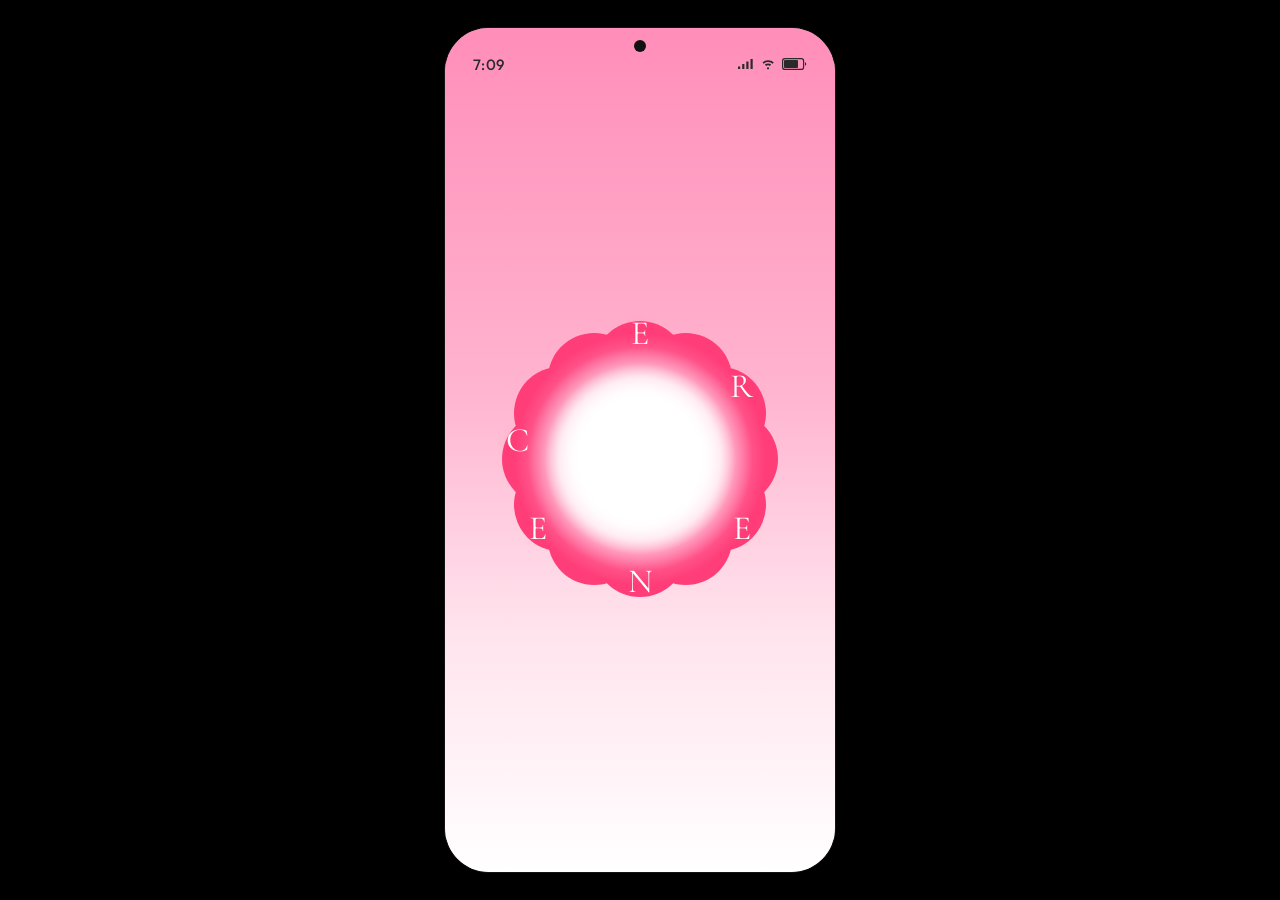
==== cerene/index.html @ dd2084b7 "Add the CERENE prototype so it can be published. Co-authored-by: Cursor <cursoragent@cursor.com>" ====
<!DOCTYPE html>
<html lang="en">
<head>
  <meta charset="UTF-8">
  <meta name="viewport" content="width=device-width, initial-scale=1, viewport-fit=cover">
  <title>CERENE</title>
  <link rel="preconnect" href="https://fonts.googleapis.com">
  <link rel="preconnect" href="https://fonts.gstatic.com" crossorigin>
  <link href="https://fonts.googleapis.com/css2?family=Cormorant+Garamond:ital,wght@0,500;0,600;1,500&family=Outfit:wght@400;500;600&display=swap" rel="stylesheet">
  <style>
    * { box-sizing: border-box; }
    html, body {
      margin: 0;
      height: 100%;
      background: #000;
      color: #2a2a2a;
      font-family: Outfit, Futura, "Trebuchet MS", sans-serif;
    }
    body {
      min-height: 100%;
      display: grid;
      place-items: center;
    }
    .phone {
      width: min(390px, 100vw);
      height: min(844px, 100dvh);
      border-radius: 44px;
      overflow: hidden;
      position: relative;
      background:
        radial-gradient(circle at 50% 46%, #fff 0%, rgba(255,255,255,0.55) 18%, rgba(255,255,255,0) 46%),
        linear-gradient(180deg, #f6b7cb 0%, #f8c9d6 28%, #fff 58%, #fde8ee 100%);
      box-shadow: 0 0 0 1px rgba(255,255,255,0.08);
    }
    .status {
      position: absolute;
      z-index: 3;
      top: 0;
      left: 0;
      right: 0;
      height: 54px;
      display: flex;
      align-items: center;
      justify-content: space-between;
      padding: 18px 28px 0;
      font-size: 15px;
      font-weight: 500;
      letter-spacing: 0.02em;
    }
    .status-icons {
      display: flex;
      align-items: center;
      gap: 6px;
    }
    .hole {
      position: absolute;
      z-index: 4;
      top: 12px;
      left: 50%;
      width: 12px;
      height: 12px;
      margin-left: -6px;
      border-radius: 50%;
      background: #111;
    }
    .screen {
      position: absolute;
      inset: 0;
      display: flex;
      flex-direction: column;
      align-items: center;
      padding: 54px 28px 36px;
      opacity: 0;
      pointer-events: none;
      transition: opacity 0.45s ease;
    }
    .screen.active {
      opacity: 1;
      pointer-events: auto;
      z-index: 2;
    }
    .screen[data-screen="splash"] {
      background: linear-gradient(180deg, #ff8eb9 0%, #ffb3ce 42%, #ffe4ee 72%, #fff 100%);
    }
    @property --ang {
      syntax: "<angle>";
      inherits: false;
      initial-value: 0deg;
    }
    @property --d {
      syntax: "<length>";
      inherits: false;
      initial-value: 140px;
    }
    @property --s {
      syntax: "<number>";
      inherits: false;
      initial-value: 1;
    }
    .petal-flight {
      position: absolute;
      inset: 0;
      z-index: 2;
      overflow: hidden;
      background: #e4e4e4;
      transition: background-color 0.45s ease;
    }
    .petal {
      --s: 1;
      position: absolute;
      left: 50%;
      top: 46%;
      width: var(--w);
      height: var(--h);
      border-radius: 50%;
      background: #e2185b;
      box-shadow: 0 0 0 2px rgba(255,255,255,0.92);
      transform: translate(-50%, -50%) rotate(calc(var(--a) + var(--ang))) translateY(var(--d)) rotate(calc(var(--r) + var(--ang))) scale(var(--s));
    }
    .petal.cw { animation: orbit-cw var(--dur) linear infinite; }
    .petal.ccw { animation: orbit-ccw var(--dur) linear infinite; }
    .petal-flight.gather {
      background: transparent;
      pointer-events: none;
    }
    .petal-flight.gather .petal.cw {
      animation: orbit-cw var(--dur) linear infinite, petal-out 0.7s cubic-bezier(0.4, 0.05, 0.2, 1) forwards;
    }
    .petal-flight.gather .petal.ccw {
      animation: orbit-ccw var(--dur) linear infinite, petal-out 0.7s cubic-bezier(0.4, 0.05, 0.2, 1) forwards;
    }
    @keyframes orbit-cw { to { --ang: 360deg; } }
    @keyframes orbit-ccw { to { --ang: -360deg; } }
    @keyframes petal-out {
      70% { opacity: 1; }
      100% { opacity: 0; --d: 520px; }
    }
    .logo-stage {
      position: relative;
      width: 300px;
      height: 300px;
      margin: auto;
      flex: none;
      perspective: 700px;
    }
    .bloom, .ring, .orbit, .center-word, .wordmark {
      position: absolute;
      inset: 0;
      transition: opacity 0.55s ease, transform 0.55s ease;
    }
    .bloom, .ring {
      width: 100%;
      height: 100%;
    }
    .ring, .center-word, .wordmark { opacity: 0; }
    .orbit {
      font-family: "Cormorant Garamond", Georgia, serif;
      font-size: 34px;
      color: #fff;
      text-shadow: 0 0 8px rgba(255, 80, 120, 0.25);
    }
    .orbit span {
      position: absolute;
      left: 50%;
      top: 50%;
      width: 28px;
      margin-left: -14px;
      margin-top: -22px;
      text-align: center;
      transform: rotate(var(--a)) translateY(-124px) rotate(calc(var(--a) * -1));
    }
    .center-word, .wordmark {
      display: grid;
      place-items: center;
      margin: 0;
      color: #e2185b;
      font-family: "Cormorant Garamond", Georgia, serif;
      font-weight: 600;
      font-size: 34px;
      letter-spacing: 0.18em;
      text-indent: 0.18em;
    }
    .wordmark {
      place-items: start center;
      padding-top: 248px;
      font-size: 30px;
      letter-spacing: 0.28em;
      text-indent: 0.28em;
    }
    .ring { transform: scale(0.62); }
    .splash .btn {
      position: absolute;
      left: 28px;
      right: 28px;
      bottom: 36px;
      width: auto;
      opacity: 0;
      transform: translateY(8px);
      pointer-events: none;
      transition: opacity 0.5s ease, transform 0.5s ease;
    }
    .splash.step-2 .orbit { opacity: 0; }
    .splash.step-2 .center-word { opacity: 1; }
    .splash.step-3 .orbit,
    .splash.step-3 .center-word,
    .splash.step-3 .bloom { opacity: 0; }
    .splash.step-3 .bloom { transform: scale(0.72); }
    .splash.step-3 .ring,
    .splash.step-3 .wordmark { opacity: 1; }
    .splash.step-3 .ring {
      transition: opacity 0.8s ease;
      transform-origin: center center;
      animation: flower-spin 0.85s ease-in-out both;
    }
    @keyframes flower-spin {
      from { transform: scale(0.62) rotateY(0deg); }
      to { transform: scale(0.62) rotateY(360deg); }
    }
    .splash.step-ready .orbit,
    .splash.step-ready .center-word,
    .splash.step-ready .bloom { opacity: 0; }
    .splash.step-ready .ring,
    .splash.step-ready .wordmark { opacity: 1; }
    .splash.step-ready .btn {
      opacity: 1;
      transform: none;
      pointer-events: auto;
    }
    @media (prefers-reduced-motion: reduce) {
      .bloom, .ring, .orbit, .center-word, .wordmark, .splash .btn, .petal,
      .card-ring, .card-bob, .card-face, .float-card, .scroll-caption, .scroll-arrow, .confetti i {
        transition: none;
        animation: none;
      }
      .scroll-caption, .scroll-arrow { opacity: 1; }
      .petal-flight { display: none; }
    }
    .spacer { flex: 1; }
    button {
      font-family: inherit;
      cursor: pointer;
      border: 0;
    }
    .btn {
      width: 100%;
      height: 58px;
      border-radius: 999px;
      font-size: 18px;
      font-weight: 500;
    }
    .btn-dark {
      background: #1c1c1c;
      color: #fff;
    }
    .screen[data-screen="login"] {
      justify-content: center;
      background: #ffc2d4 url("login-bg.jpg") center / cover no-repeat;
    }
    .login {
      width: 100%;
      margin: 0;
      display: flex;
      flex-direction: column;
      align-items: center;
    }
    .login h2 {
      margin: 0 0 48px;
      color: rgba(255,255,255,0.92);
      font-weight: 400;
      font-size: 28px;
      letter-spacing: 0.34em;
      text-indent: 0.34em;
    }
    .field {
      width: 100%;
      height: 52px;
      margin: 0 0 14px;
      border: 0;
      border-radius: 999px;
      background: rgba(255,255,255,0.55);
      text-align: center;
      font: 400 15px/1 Outfit, sans-serif;
      color: #8a6570;
      outline: none;
    }
    .field::placeholder { color: #b08996; }
    .signup {
      width: 100%;
      height: 52px;
      margin-top: 2px;
      border-radius: 999px;
      background: #1c1c1c;
      color: #fff;
      letter-spacing: 0.18em;
      font-size: 14px;
      transition: background 0.2s ease, color 0.2s ease;
    }
    .signup:hover {
      background: #fff;
      color: #1c1c1c;
    }
    .or {
      width: 100%;
      margin: 28px 0 18px;
      display: grid;
      grid-template-columns: 1fr auto 1fr;
      align-items: center;
      gap: 12px;
      color: #9a7d86;
      font-size: 13px;
    }
    .or::before, .or::after {
      content: "";
      height: 1px;
      background: rgba(120, 80, 90, 0.28);
    }
    .socials {
      display: flex;
      gap: 18px;
    }
    .socials button {
      width: 46px;
      height: 46px;
      border-radius: 50%;
      background: rgba(255,255,255,0.72);
      display: grid;
      place-items: center;
    }
    .screen[data-screen="survey"] {
      align-items: stretch;
      justify-content: flex-start;
      padding: 72px 22px 28px;
      background: #fff;
      color: #ff2d78;
    }
    .survey-back {
      width: 36px;
      height: 36px;
      margin: 0 0 22px;
      border-radius: 50%;
      border: 1.5px solid #1c1c1c;
      background: #fff;
      color: #1c1c1c;
      display: grid;
      place-items: center;
    }
    .survey h2 {
      margin: 0 0 18px;
      color: #ff2d78;
      font-size: 22px;
      font-weight: 600;
      line-height: 1.28;
      letter-spacing: -0.01em;
    }
    .survey-hint {
      margin: 0 0 26px;
      padding: 16px 18px;
      border-radius: 18px;
      background: #fff;
      color: #ff4d8a;
      font-size: 15px;
      box-shadow: 0 8px 18px rgba(170, 90, 110, 0.12);
    }
    .choices {
      display: flex;
      flex-direction: column;
      gap: 14px;
    }
    .choice {
      width: 100%;
      padding: 16px 18px;
      border-radius: 28px;
      background: #fff;
      color: #ff2d78;
      font-size: 16px;
      font-weight: 500;
      line-height: 1.35;
      text-align: left;
      box-shadow: 0 10px 22px rgba(170, 90, 110, 0.14);
      outline: none;
    }
    .choice.selected {
      background: #ff7eae;
      color: #fff;
      box-shadow: 0 10px 22px rgba(255, 120, 160, 0.28);
    }
    .survey-next {
      margin-top: auto;
      height: 52px;
      border-radius: 999px;
      background: #ff7eae;
      color: #fff;
      font-size: 16px;
      font-weight: 500;
    }
    .survey-next[hidden] { display: none; }
    .screen[data-screen="home"] {
      padding: 0;
      align-items: stretch;
      background:
        radial-gradient(ellipse 70% 42% at 82% 12%, rgba(255,255,255,0.92), transparent 58%),
        radial-gradient(ellipse 80% 48% at 12% 82%, rgba(255,255,255,0.8), transparent 60%),
        linear-gradient(160deg, #ffb3cc 0%, #ff7aa8 42%, #ffc2d6 68%, #ff6f9f 100%);
    }
    .screen[data-screen="home"]::before {
      content: "";
      position: absolute;
      inset: 0;
      z-index: 1;
      pointer-events: none;
      opacity: 0.35;
      mix-blend-mode: multiply;
      background-image: url("data:image/svg+xml,%3Csvg xmlns='http://www.w3.org/2000/svg' width='140' height='140'%3E%3Cfilter id='n'%3E%3CfeTurbulence type='fractalNoise' baseFrequency='.8' numOctaves='2' stitchTiles='stitch'/%3E%3C/filter%3E%3Crect width='140' height='140' filter='url(%23n)' opacity='.55'/%3E%3C/svg%3E");
    }
    .home-scroll {
      position: relative;
      z-index: 2;
      height: 100%;
      overflow-y: auto;
      scroll-snap-type: y mandatory;
      scrollbar-width: none;
    }
    .home-scroll::-webkit-scrollbar { display: none; }

    .screen[data-screen="homework"] {
      background: #fff;
      color: #1c1c1c;
      padding: 0;
      align-items: stretch;
      overflow: hidden;
    }
    .hw {
      height: 100%;
      padding: 58px 22px 18px;
      display: flex;
      flex-direction: column;
    }
    .hw-head {
      display: grid;
      grid-template-columns: 44px 1fr 44px;
      align-items: center;
    }
    .hw-back {
      width: 42px;
      height: 42px;
      border-radius: 50%;
      border: 1.5px solid #1c1c1c;
      background: #fff;
      display: grid;
      place-items: center;
      cursor: pointer;
      padding: 0;
    }
    .hw-back svg { width: 20px; height: 20px; }
    .hw-head h2 {
      margin: 0;
      text-align: center;
      font-family: Outfit, sans-serif;
      font-size: 18px;
      font-weight: 600;
    }
    .hw-month {
      margin: 22px 0 0;
      font-family: Outfit, sans-serif;
      font-size: 32px;
      font-weight: 700;
      letter-spacing: -0.04em;
    }
    .hw-month span { color: #ff4d86; }
    .hw-days-row { display: flex; gap: 10px; margin-top: 14px; }
    .hw-pill, .hw-add {
      height: 40px;
      border-radius: 999px;
      border: 1.5px solid #1c1c1c;
      background: #fff;
      font-family: Outfit, sans-serif;
      font-size: 16px;
      cursor: pointer;
    }
    .hw-pill { padding: 0 22px; }
    .hw-pill.soft { background: #ffd0e2; border-color: transparent; }
    .hw-pill.on { background: #ff2d78; border-color: transparent; color: #fff; }
    .hw-add { width: 40px; font-size: 22px; line-height: 1; }
    .hw-list { flex: 1; overflow: auto; margin-top: 8px; padding-bottom: 8px; }
    .hw-list::-webkit-scrollbar { display: none; }
    .hw-section { margin-top: 22px; }
    .hw-section-head {
      display: flex;
      align-items: center;
      justify-content: space-between;
    }
    .hw-section-head h3 {
      margin: 0;
      font-family: Outfit, sans-serif;
      font-size: 20px;
      font-weight: 700;
    }
    .hw-plus {
      border: 0;
      background: transparent;
      color: #ff2d78;
      font-size: 28px;
      line-height: 1;
      cursor: pointer;
      padding: 0 4px;
    }
    .hw-task {
      width: 100%;
      margin-top: 12px;
      border-radius: 16px;
      min-height: 74px;
      padding: 12px 12px 12px 14px;
      display: grid;
      grid-template-columns: 28px 1fr auto 16px;
      gap: 10px;
      align-items: center;
      text-align: left;
      cursor: pointer;
      font-family: Outfit, sans-serif;
      color: #1c1c1c;
    }
    .hw-task.tonight { background: #ffd0e2; border: 0; }
    .hw-task.week { background: #fff; border: 2px solid #ff7eae; }
    .hw-task.done { background: #ff2d78; border-color: transparent; color: #fff; }
    .hw-task.linked { box-shadow: 0 0 0 3px #e2185b; }
    .hw-check {
      width: 22px;
      height: 22px;
      border-radius: 50%;
      border: 2px solid rgba(255, 255, 255, 0.95);
      background: transparent;
      display: grid;
      place-items: center;
    }
    .hw-task.week .hw-check { border-color: #d7d7d7; background: #fff; }
    .hw-task.done .hw-check { background: #fff; border-color: #fff; }
    .hw-check svg { width: 14px; height: 14px; opacity: 0; }
    .hw-task.done .hw-check svg { opacity: 1; }
    .hw-copy { display: grid; gap: 2px; min-width: 0; }
    .hw-copy strong { font-size: 14px; font-weight: 650; }
    .hw-copy small { font-size: 11px; opacity: 0.75; }
    .hw-due {
      width: 46px;
      height: 46px;
      border-radius: 50%;
      background: #fff;
      color: #1c1c1c;
      display: flex;
      flex-direction: column;
      align-items: center;
      justify-content: center;
      line-height: 1;
    }
    .hw-task.week .hw-due { border: 2px solid #ff7eae; }
    .hw-task.done .hw-due { border: 0; }
    .hw-due b { font-size: 18px; font-weight: 650; }
    .hw-due i {
      font-style: normal;
      font-size: 9px;
      color: #ff4d86;
      margin-top: -2px;
    }
    .hw-more { color: #ff4d86; font-size: 18px; letter-spacing: 1px; }
    .hw-task.done .hw-more { color: #fff; }
    .hw-foot {
      display: grid;
      grid-template-columns: 1fr auto;
      gap: 12px;
      align-items: end;
      padding-top: 8px;
    }
    .hw-track {
      position: relative;
      display: flex;
      flex-direction: column;
      gap: 8px;
    }
    .streak {
      display: flex;
      align-items: flex-end;
      gap: 8px;
      min-height: 52px;
    }
    .streak-step {
      display: block;
      flex: none;
      width: 36px;
      height: 36px;
      padding: 0;
      border: 0;
      border-radius: 50%;
      background: #f4f4f4;
      overflow: hidden;
      opacity: 0.38;
      filter: grayscale(0.35);
      transition: width 0.25s ease, height 0.25s ease, opacity 0.25s ease, box-shadow 0.25s ease;
    }
    .streak-step img {
      width: 100%;
      height: 100%;
      object-fit: cover;
      transform: scale(1.15);
    }
    .streak-step.lit {
      opacity: 1;
      filter: none;
      box-shadow: 0 0 0 2px #fff, 0 0 10px 2px rgba(255, 140, 180, 0.75);
    }
    .streak-step.now {
      width: 50px;
      height: 50px;
      animation: streak-glow 1.35s ease-in-out infinite;
    }
    @keyframes streak-glow {
      0%, 100% { box-shadow: 0 0 0 2px #fff, 0 0 10px 2px rgba(255, 77, 134, 0.55); }
      50% { box-shadow: 0 0 0 3px #fff, 0 0 22px 8px rgba(255, 45, 120, 0.95); }
    }
    .streak-points {
      margin: 0 0 1px;
      min-width: 46px;
      text-align: right;
      color: #ff2d78;
      font-family: Outfit, sans-serif;
      font-size: 18px;
      font-weight: 700;
      line-height: 1;
    }
    .streak-points.pop { animation: points-pop 0.35s ease; }
    @keyframes points-pop {
      40% { transform: scale(1.16); }
    }
    .hw-bar {
      position: relative;
      height: 14px;
      border-radius: 999px;
      background: #e6e6e6;
      overflow: hidden;
    }
    .hw-fill {
      display: block;
      height: 100%;
      width: 0%;
      border-radius: inherit;
      background: #ff2d78;
      transition: width 0.35s ease;
    }
    .hw-celebrate {
      position: absolute;
      inset: 0;
      z-index: 5;
      display: none;
      background: #9fd0ff;
    }
    .hw-celebrate.show { display: block; }
    .success-sheet {
      position: absolute;
      left: 18px;
      right: 18px;
      bottom: 52px;
      z-index: 6;
      padding: 32px 22px 20px;
      text-align: center;
      background: #fff;
      border-radius: 28px;
      box-shadow: 0 18px 50px rgba(30, 20, 40, 0.16);
    }
    .success-seal {
      width: 92px;
      height: 92px;
      margin: 0 auto 18px;
    }
    .success-seal svg { width: 100%; height: 100%; display: block; }
    .success-sheet h2 {
      margin: 0;
      color: #1c1c1c;
      font-family: Outfit, Futura, "Trebuchet MS", sans-serif;
      font-size: 28px;
      font-weight: 600;
      letter-spacing: -0.02em;
    }
    .success-sheet p {
      margin: 8px auto 22px;
      max-width: 230px;
      color: #9a9aa2;
      font-family: Outfit, Futura, "Trebuchet MS", sans-serif;
      font-size: 15px;
      font-weight: 400;
      line-height: 1.4;
    }
    .success-done {
      width: 100%;
      height: 48px;
      border: 0;
      border-radius: 12px;
      background: #1c1c1c;
      color: #fff;
      font-family: Outfit, Futura, "Trebuchet MS", sans-serif;
      font-size: 16px;
      font-weight: 500;
      cursor: pointer;
    }
    .success-done:hover { background: #333; }
    .hw-celebrate-back {
      position: absolute;
      top: 58px;
      left: 22px;
      z-index: 7;
      display: none;
      background: rgba(255, 255, 255, 0.92);
    }
    .hw-celebrate.revealed { cursor: pointer; }
    .hw-celebrate.revealed .hw-celebrate-back { display: grid; }
    .hw-celebrate.revealed .success-sheet { display: none; }
    .hw-celebrate { overflow: hidden; }
    .hw-celebrate > img,
    .hw-celebrate .confetti {
      filter: blur(14px);
      transform: scale(1.08);
    }
    .hw-celebrate.revealed > img,
    .hw-celebrate.revealed .confetti {
      filter: none;
      transform: none;
    }
    .hw-celebrate > img {
      position: absolute;
      inset: 0;
      width: 100%;
      height: 100%;
      object-fit: cover;
      object-position: center 28%;
    }
    .hw-celebrate::after {
      content: "";
      position: absolute;
      inset: 0;
      z-index: 4;
      pointer-events: none;
      background: rgba(255, 255, 255, 0.38);
    }
    .hw-celebrate.revealed::after {
      inset: auto;
      left: 0;
      right: 0;
      bottom: 0;
      height: 120px;
      z-index: 2;
      background: linear-gradient(transparent, rgba(255,255,255,0.94) 58%, #fff);
    }
    .confetti {
      position: absolute;
      inset: 0;
      z-index: 3;
      overflow: hidden;
      pointer-events: none;
    }
    .confetti i {
      position: absolute;
      top: -20px;
      left: var(--x);
      width: var(--w, 10px);
      height: var(--h, 16px);
      border-radius: var(--r, 2px);
      background: var(--c);
      animation: confetti-fall var(--t) linear infinite;
      animation-delay: var(--wait);
    }
    @keyframes confetti-fall {
      0% { transform: translate3d(0, -8vh, 0) rotate(0deg); }
      100% { transform: translate3d(var(--drift, 12px), 110vh, 0) rotate(540deg); }
    }
    .hw-celebrate .hw-foot { display: none; }
    .hw-celebrate .hw-bar { background: rgba(255, 255, 255, 0.45); }
    .screen[data-screen="schedule"] {
      background: #fff;
      color: #1c1c1c;
      padding: 0;
      align-items: stretch;
      overflow: hidden;
    }
    .sched {
      height: 100%;
      padding: 58px 22px 18px;
      display: flex;
      flex-direction: column;
    }
    .week {
      display: flex;
      justify-content: space-between;
      margin-top: 18px;
    }
    .date {
      border: 0;
      background: transparent;
      display: grid;
      justify-items: center;
      gap: 6px;
      padding: 0;
      color: #c4a8b2;
      font-family: Outfit, sans-serif;
      font-size: 11px;
    }
    .date b {
      width: 34px;
      height: 34px;
      border-radius: 50%;
      display: grid;
      place-items: center;
      background: #ffd0e2;
      color: #1c1c1c;
      font-size: 14px;
      font-weight: 650;
    }
    .date.on { color: #ff2d55; }
    .date.on b { background: #ff2d55; color: #fff; }
    .day-board { flex: 1; min-height: 0; margin-top: 16px; }
    .tl {
      position: relative;
      height: 100%;
      padding: 18px 12px 16px;
      border-radius: 28px;
      background: linear-gradient(165deg, #fff 0%, #ffe8f0 42%, #ffc2d6 100%);
    }
    .tl-row {
      position: relative;
      z-index: 1;
      display: grid;
      grid-template-columns: 40px 36px 1fr 32px;
      align-items: center;
      height: 78px;
    }
    .tl-row.linked { background: rgba(255, 77, 134, 0.16); border-radius: 16px; }
    .tl-time, .tl-name {
      color: #ff4d86;
      font-family: Outfit, sans-serif;
    }
    .tl-time { font-size: 13px; }
    .tl-name { font-size: 16px; font-weight: 500; padding-left: 6px; }
    .tl-node { justify-self: center; }
    .tl-node.white {
      width: 34px;
      height: 34px;
      border-radius: 50%;
      background: #fff;
      box-shadow: 0 8px 18px rgba(255, 130, 170, 0.28);
    }
    .tl-node.pink {
      width: 16px;
      height: 16px;
      border-radius: 50%;
      background: radial-gradient(circle at 35% 30%, #fff, #ffb3cc 46%, #ff7aa8);
      box-shadow: 0 0 12px rgba(255, 150, 185, 0.7);
    }
    .tl-rail, .tl-capsule { position: absolute; z-index: 0; }
    .tl-rail {
      left: 69px;
      top: 36px;
      width: 2px;
      border-radius: 999px;
      background: linear-gradient(#fff, #ffd0e2);
    }
    .tl-capsule {
      left: 53px;
      width: 34px;
      border-radius: 20px;
      background: linear-gradient(180deg, #ffb3cc 0%, #ff4d86 34%, #e2185b 68%, #9d1248 100%);
    }
    .tl-tick {
      width: 28px;
      height: 28px;
      border-radius: 50%;
      border: 2px solid #ff4d86;
      background: transparent;
      display: grid;
      place-items: center;
      padding: 0;
    }
    .tl-tick svg { width: 14px; height: 14px; opacity: 0; }
    .tl-tick.done { background: #fff; }
    .tl-tick.done svg { opacity: 1; }
    .tl-empty {
      margin: 0;
      padding-top: 48px;
      text-align: center;
      color: #e2185b;
      font-family: Outfit, sans-serif;
    }
    .sched-flame {
      width: 42px;
      height: 42px;
      margin-top: 12px;
      border-radius: 50%;
      border: 1.5px solid #d5d5d5;
      background: #fff;
      display: grid;
      place-items: center;
      padding: 0;
    }
    .sched-flame svg { width: 18px; height: 18px; }
    .welcome-page,
    .task-page {
      position: relative;
      min-height: 100%;
      scroll-snap-align: start;
    }
    .welcome-page { --spin: 16s; --bob: 2s; --bob-y: 14px; }
    .welcome-page[data-done="1"] { --spin: 28s; --bob: 3.4s; --bob-y: 8px; }
    .welcome-page[data-done="2"] { --spin: 48s; --bob: 5.2s; --bob-y: 4px; }
    .welcome-page[data-done="3"] { --spin: 84s; --bob: 8s; --bob-y: 2px; }
    .welcome-page[data-done="4"] { --spin: 1s; --bob: 1s; --bob-y: 0px; }
    .welcome-page[data-done="4"] .card-ring,
    .welcome-page[data-done="4"] .card-face,
    .welcome-page[data-done="4"] .card-bob { animation-play-state: paused; }
    .card-ring {
      position: absolute;
      inset: 0;
      animation: circle-turn var(--spin) linear infinite;
    }
    .card-slot {
      position: absolute;
      left: 50%;
      top: 46%;
      width: 0;
      height: 0;
      transform: rotate(calc(var(--i) * 30deg)) translateY(-146px);
    }
    .card-bob {
      animation: card-hover var(--bob) ease-in-out infinite alternate;
      animation-delay: calc(var(--i) * -0.22s);
    }
    .card-slot.settled .card-bob { animation-play-state: paused; }
    .card-face {
      animation: card-upright var(--spin) linear infinite;
    }
    .float-card {
      display: grid;
      place-items: center;
      width: min(var(--w), 52px);
      height: min(var(--h), 68px);
      margin-left: calc(min(var(--w), 52px) / -2);
      margin-top: calc(min(var(--h), 68px) / -2);
      padding: 4px;
      border-radius: 8px;
      background: rgba(255,255,255,var(--o));
      box-shadow: 0 10px 18px rgba(180, 70, 110, 0.12);
      transform: rotate(var(--tilt));
      color: #e2185b;
      font-family: Outfit, sans-serif;
      font-size: 8px;
      font-weight: 600;
      line-height: 1.1;
      letter-spacing: -0.02em;
      text-align: center;
    }
    .card-slot.settled .float-card {
      background: rgba(255,255,255,0.34);
      box-shadow: none;
      text-decoration: line-through;
    }
    .float-card:hover,
    .float-card.spinning {
      animation: card-spin 0.7s ease-in-out;
    }
    .welcome-center {
      position: absolute;
      left: 0;
      right: 0;
      top: 46%;
      transform: translateY(-54%);
      z-index: 2;
      text-align: center;
      pointer-events: none;
    }
    .welcome-flower {
      width: 54px;
      height: 54px;
      display: block;
      margin: 0 auto 12px;
    }
    .welcome-center p {
      margin: 0;
      color: #e2185b;
      font-family: "Cormorant Garamond", Georgia, serif;
      font-weight: 600;
      font-size: 26px;
    }
    .welcome-center .scroll-caption {
      margin: 12px auto 0;
      max-width: 190px;
      color: #fff;
      font-family: Outfit, sans-serif;
      font-size: 13px;
      font-weight: 500;
      line-height: 1.35;
      opacity: 0;
      animation: caption-in 1.2s ease 0.5s forwards;
    }
    .scroll-arrow {
      display: block;
      width: 22px;
      height: 22px;
      margin: 6px auto 2px;
      color: rgba(255, 255, 255, 0.92);
      opacity: 0;
      filter: drop-shadow(0 1px 2px rgba(180, 40, 80, 0.18));
      animation: caption-in 1.2s ease 0.7s forwards, arrow-bob 1.8s ease-in-out 1.4s infinite;
    }
    @keyframes caption-in {
      from { opacity: 0; }
      to { opacity: 1; }
    }
    @keyframes arrow-bob {
      0%, 100% { transform: translateY(0); }
      50% { transform: translateY(4px); }
    }
    .welcome-center .welcome-help {
      margin-top: 6px;
      max-width: 180px;
      margin-left: auto;
      margin-right: auto;
      font-family: Outfit, sans-serif;
      font-size: 12px;
      font-weight: 500;
      line-height: 1.3;
    }
    .help-page {
      position: relative;
      min-height: 100%;
      scroll-snap-align: start;
      padding: 72px 22px 28px;
      display: flex;
      flex-direction: column;
      gap: 12px;
    }
    .help-kicker {
      margin: 0;
      color: #fff;
      font-size: 13px;
      letter-spacing: 0.08em;
      text-transform: uppercase;
    }
    .help-page h2 {
      margin: 0;
      color: #fff;
      font-family: "Cormorant Garamond", Georgia, serif;
      font-size: 32px;
      font-weight: 600;
      line-height: 1.05;
    }
    .help-note {
      margin: 0;
      color: #fff;
      font-size: 14px;
      line-height: 1.4;
    }
    .help-plan {
      margin: 4px 0 0;
      padding: 0;
      list-style: none;
      display: grid;
      gap: 8px;
    }
    .help-plan li { margin: 0; }
    .help-plan button {
      width: 100%;
      display: grid;
      grid-template-columns: 10px 1fr auto;
      gap: 10px;
      align-items: center;
      padding: 12px 14px;
      border-radius: 16px;
      background: rgba(255,255,255,0.88);
      color: #1c1c1c;
      text-align: left;
      font-size: inherit;
    }
    .help-plan button:active { transform: scale(0.98); }
    .help-plan li i {
      width: 10px;
      height: 10px;
      border-radius: 50%;
      background: var(--dot, #ff4d86);
    }
    .help-plan strong { display: block; font-size: 14px; font-weight: 600; }
    .help-plan small { color: #a33b62; font-size: 12px; }
    .help-plan em {
      font-style: normal;
      color: #e2185b;
      font-size: 12px;
      font-weight: 600;
    }
    .help-reminder {
      margin: 0;
      color: #fff;
      font-size: 13px;
      line-height: 1.4;
    }
    .cal-card {
      margin-top: auto;
      width: 100%;
      border: 0;
      border-radius: 18px;
      background: #fff;
      text-align: left;
      padding: 14px 16px;
      display: flex;
      align-items: center;
      gap: 12px;
      box-shadow: 0 12px 24px rgba(180, 40, 80, 0.16);
    }
    .cal-card b { display: block; color: #1c1c1c; font-size: 15px; font-weight: 650; }
    .cal-card small { display: block; margin-top: 2px; color: #a33b62; font-size: 12px; line-height: 1.3; }
    .g-mark { font-size: 18px; font-weight: 700; letter-spacing: -0.04em; white-space: nowrap; flex: none; }
    .g-mark b { display: inline; font-size: 18px; font-weight: 700; }
    .screen[data-screen="calendar"] {
      background: #fff;
      color: #1c1c1c;
      padding: 0;
      align-items: stretch;
    }
    .cal {
      height: 100%;
      padding: 58px 22px 22px;
      display: flex;
      flex-direction: column;
    }
    .cal-lead {
      margin: 18px 0 0;
      color: #7a6570;
      font-size: 14px;
      line-height: 1.4;
    }
    .cal-options { display: grid; gap: 10px; margin-top: 18px; }
    .cal-option {
      width: 100%;
      border: 1.5px solid #ffd0e2;
      background: #fff;
      border-radius: 16px;
      padding: 14px 14px;
      text-align: left;
      display: flex;
      justify-content: space-between;
      gap: 12px;
      align-items: center;
    }
    .cal-option.on { background: #ff2d78; border-color: transparent; color: #fff; }
    .cal-option strong { display: block; font-size: 15px; }
    .cal-option small { display: block; margin-top: 2px; font-size: 12px; opacity: 0.75; }
    .cal-option > span:last-child {
      width: 22px;
      height: 22px;
      border-radius: 50%;
      border: 1.5px solid currentColor;
      flex: none;
    }
    .cal-option.on > span:last-child { background: #fff; border-color: #fff; box-shadow: inset 0 0 0 5px #ff2d78; }
    .cal-connect {
      margin-top: auto;
      height: 52px;
      border: 0;
      border-radius: 999px;
      background: #1c1c1c;
      color: #fff;
      letter-spacing: 0.08em;
      font-size: 14px;
    }
    .cal-connect:disabled { background: #e7e7e7; color: #9a9a9a; }
    .cal-preview {
      margin: 16px 0 0;
      padding: 0;
      list-style: none;
      display: grid;
      gap: 8px;
    }
    .cal-preview li {
      display: flex;
      justify-content: space-between;
      gap: 12px;
      font-size: 14px;
    }
    .cal-preview span { color: #e2185b; }
    .task-page {
      padding: 78px 26px 40px;
    }
    .task-head {
      display: flex;
      align-items: center;
      justify-content: space-between;
      color: #d56b8c;
      font-size: 15px;
    }
    .task-add {
      width: 32px;
      height: 32px;
      background: transparent;
      color: #d56b8c;
      font-size: 26px;
      line-height: 1;
    }
    .task-head + hr {
      margin: 8px 0 28px;
      border: 0;
      border-top: 1.5px solid rgba(255,255,255,0.85);
    }
    .folder {
      position: relative;
      min-height: 168px;
      margin: 0 8px 34px;
      padding: 22px 18px;
      background: #fff;
      border-radius: 18px 22px 20px 20px;
      box-shadow: 0 14px 24px rgba(180, 70, 110, 0.12);
      transform: rotate(var(--tilt));
      transition: transform 0.28s ease, box-shadow 0.28s ease;
    }
    .folder:hover {
      transform: rotate(0deg) translateY(-10px) scale(1.045);
      box-shadow: 0 24px 40px rgba(214, 50, 110, 0.28);
      z-index: 2;
    }
    .folder::before {
      content: "";
      position: absolute;
      top: -16px;
      right: 22px;
      width: 78px;
      height: 20px;
      background: #fff;
      border-radius: 12px 12px 0 0;
    }
    .tab-note {
      position: absolute;
      top: -28px;
      right: 14px;
      z-index: 2;
      min-width: 22px;
      height: 22px;
      padding: 0 6px;
      border-radius: 999px;
      background: #e2185b;
      color: #fff;
      font-size: 12px;
      font-weight: 600;
      display: grid;
      place-items: center;
      box-shadow: 0 6px 12px rgba(200, 30, 80, 0.35);
    }
    .folder h3 {
      margin: 0;
      color: #e2185b;
      font-size: 16px;
      font-weight: 500;
    }
    .folder-link { cursor: pointer; }
    .folder-link:focus-visible { outline: 3px solid #fff; outline-offset: 4px; }
    .notes {
      position: absolute;
      display: flex;
      gap: 8px;
      align-items: flex-end;
    }
    .folder:nth-child(3) .notes { left: 18px; bottom: 22px; }
    .folder:nth-child(4) .notes { left: 16px; top: 54px; }
    .folder:nth-child(5) .notes { left: 16px; top: 54px; }
    .note {
      width: 78px;
      min-height: 72px;
      padding: 7px 6px;
      border-radius: 10px;
      box-shadow: 0 8px 14px rgba(120, 40, 70, 0.12);
      transform: rotate(var(--n));
      color: #fff;
      font-size: 9px;
      font-weight: 500;
      line-height: 1.25;
      transition: transform 0.28s ease;
    }
    .folder:hover .note {
      transform: rotate(var(--n)) translateY(-6px) scale(1.08);
    }
    .note.urgent { background: #d01258; }
    .note.soon { background: #ff4d86; }
    .note.later { background: #ffc2d6; color: #a33b62; }
    .note.gray { background: #e4e4e4; width: 52px; min-height: 48px; padding: 0; }
    @keyframes circle-turn {
      to { transform: rotate(360deg); }
    }
    @keyframes card-upright {
      to { transform: rotate(-360deg); }
    }
    @keyframes card-hover {
      from { transform: translateY(0); }
      to { transform: translateY(calc(var(--bob-y) * -1)); }
    }
    @keyframes card-spin {
      to { transform: rotate(calc(var(--tilt) + 360deg)); }
    }
  </style>
</head>
<body>
  <main class="phone">
    <div class="hole" aria-hidden="true"></div>
    <div class="status">
      <span id="clock">9:30</span>
      <span class="status-icons" aria-hidden="true">
        <svg width="17" height="12" viewBox="0 0 17 12" fill="none">
          <path d="M1 8.5h2.2V11H1V8.5Zm4.2-2.4h2.2V11H5.2V6.1Zm4.1-2.5h2.2V11H9.3V3.6Zm4.2-2.6H15.7V11h-2.2V1Z" fill="#2a2a2a"/>
        </svg>
        <svg width="16" height="12" viewBox="0 0 16 12" fill="none">
          <path d="M8 2.2c2.2 0 4.2.8 5.8 2.2l-1.2 1.3A6.4 6.4 0 0 0 8 4.1c-1.6 0-3.1.6-4.3 1.6L2.5 4.4A8.2 8.2 0 0 1 8 2.2Zm0 3.2c1.2 0 2.3.4 3.2 1.2L9.9 8A3.2 3.2 0 0 0 8 7.2c-.7 0-1.4.2-1.9.7L4.8 6.6A4.9 4.9 0 0 1 8 5.4ZM8 9.2a1.1 1.1 0 1 1 0 2.2 1.1 1.1 0 0 1 0-2.2Z" fill="#2a2a2a"/>
        </svg>
        <svg width="25" height="12" viewBox="0 0 25 12" fill="none">
          <rect x="0.6" y="0.6" width="21" height="10.8" rx="2.2" stroke="#2a2a2a" stroke-width="1.2"/>
          <rect x="2" y="2" width="14" height="8" rx="1" fill="#2a2a2a"/>
          <path d="M23 4.2v3.6c.7-.3 1.2-1 1.2-1.8S23.7 4.5 23 4.2Z" fill="#2a2a2a"/>
        </svg>
      </span>
    </div>

    <section class="screen splash active step-1" data-screen="splash">
      <div class="logo-stage" aria-hidden="true">
        <svg class="bloom" viewBox="0 0 400 400">
          <defs>
            <radialGradient id="bloom" gradientUnits="userSpaceOnUse" cx="200" cy="200" r="168">
              <stop offset="0%" stop-color="#fff"/>
              <stop offset="48%" stop-color="#fff"/>
              <stop offset="64%" stop-color="#ffd0e0"/>
              <stop offset="76%" stop-color="#ff6b9d"/>
              <stop offset="100%" stop-color="#ff3d78"/>
            </radialGradient>
            <radialGradient id="glow" gradientUnits="userSpaceOnUse" cx="200" cy="200" r="150">
              <stop offset="0%" stop-color="#fff"/>
              <stop offset="52%" stop-color="#fff"/>
              <stop offset="100%" stop-color="#fff" stop-opacity="0"/>
            </radialGradient>
          </defs>
          <g fill="url(#bloom)">
            <circle cx="200" cy="78" r="62"/>
            <circle cx="261" cy="94" r="62"/>
            <circle cx="306" cy="139" r="62"/>
            <circle cx="322" cy="200" r="62"/>
            <circle cx="306" cy="261" r="62"/>
            <circle cx="261" cy="306" r="62"/>
            <circle cx="200" cy="322" r="62"/>
            <circle cx="139" cy="306" r="62"/>
            <circle cx="94" cy="261" r="62"/>
            <circle cx="78" cy="200" r="62"/>
            <circle cx="94" cy="139" r="62"/>
            <circle cx="139" cy="94" r="62"/>
          </g>
          <circle cx="200" cy="200" r="150" fill="url(#glow)"/>
        </svg>
        <svg class="ring" viewBox="0 0 200 200">
          <g fill="#f21d66">
            <circle cx="100" cy="46" r="18"/>
            <circle cx="127" cy="53" r="18"/>
            <circle cx="147" cy="73" r="18"/>
            <circle cx="154" cy="100" r="18"/>
            <circle cx="147" cy="127" r="18"/>
            <circle cx="127" cy="147" r="18"/>
            <circle cx="100" cy="154" r="18"/>
            <circle cx="73" cy="147" r="18"/>
            <circle cx="53" cy="127" r="18"/>
            <circle cx="46" cy="100" r="18"/>
            <circle cx="53" cy="73" r="18"/>
            <circle cx="73" cy="53" r="18"/>
          </g>
        </svg>
        <div class="orbit">
          <span style="--a: 278deg">C</span>
          <span style="--a: 0deg">E</span>
          <span style="--a: 55deg">R</span>
          <span style="--a: 125deg">E</span>
          <span style="--a: 180deg">N</span>
          <span style="--a: 235deg">E</span>
        </div>
        <p class="center-word">CERENE</p>
        <p class="wordmark">CERENE</p>
      </div>
      <button class="btn btn-dark" data-next="login">Get started</button>
    </section>

    <section class="screen" data-screen="login">
      <form class="login" action="#" method="post">
        <h2>LOG IN</h2>
        <input class="field" type="email" name="email" value="CindyZhang@gmail.com" aria-label="Email">
        <input class="field" type="password" name="password" value="password" aria-label="Password">
        <button class="signup" type="submit">SIGN IN</button>
        <p class="or">Or Log in with</p>
        <div class="socials">
          <button type="button" data-next="survey" aria-label="Log in with Google">
            <svg width="20" height="20" viewBox="0 0 20 20" aria-hidden="true">
              <path fill="#4285F4" d="M19.6 10.2c0-.7-.1-1.3-.2-1.9H10v3.6h5.4a4.6 4.6 0 0 1-2 3v2.5h3.2c1.9-1.7 3-4.3 3-7.2Z"/>
              <path fill="#34A853" d="M10 20c2.7 0 5-0.9 6.6-2.4l-3.2-2.5c-.9.6-2 1-3.4 1-2.6 0-4.8-1.8-5.6-4.1H1.1v2.6A10 10 0 0 0 10 20Z"/>
              <path fill="#FBBC05" d="M4.4 11.9A6 6 0 0 1 4.1 10c0-.7.1-1.3.3-1.9V5.5H1.1A10 10 0 0 0 0 10c0 1.6.4 3.1 1.1 4.5l3.3-2.6Z"/>
              <path fill="#EA4335" d="M10 3.9c1.5 0 2.8.5 3.8 1.5l2.8-2.8A10 10 0 0 0 1.1 5.5l3.3 2.6C5.2 5.7 7.4 3.9 10 3.9Z"/>
            </svg>
          </button>
          <button type="button" data-next="survey" aria-label="Log in with Facebook">
            <svg width="20" height="20" viewBox="0 0 20 20" aria-hidden="true">
              <path fill="#1877F2" d="M20 10a10 10 0 1 0-11.6 9.9v-7H5.9V10h2.5V7.8c0-2.5 1.5-3.9 3.8-3.9 1.1 0 2.2.2 2.2.2v2.4h-1.2c-1.2 0-1.6.8-1.6 1.5V10h2.7l-.4 2.9h-2.3v7A10 10 0 0 0 20 10Z"/>
            </svg>
          </button>
          <button type="button" data-next="survey" aria-label="Log in with email">
            <svg width="20" height="16" viewBox="0 0 20 16" aria-hidden="true">
              <rect x="1" y="1" width="18" height="14" rx="2" fill="none" stroke="#8d8d8d" stroke-width="1.6"/>
              <path d="M2 3.2 10 9l8-5.8" fill="none" stroke="#8d8d8d" stroke-width="1.6"/>
            </svg>
          </button>
        </div>
      </form>
    </section>

    <section class="screen survey" data-screen="survey">
      <button class="survey-back" type="button" aria-label="Back">
        <svg width="16" height="16" viewBox="0 0 16 16" aria-hidden="true">
          <path d="M10.2 2.4 4.6 8l5.6 5.6" fill="none" stroke="currentColor" stroke-width="1.6" stroke-linecap="round" stroke-linejoin="round"/>
        </svg>
      </button>
      <h2 id="survey-question"></h2>
      <p class="survey-hint">Click the options that apply to you</p>
      <div class="choices"></div>
      <button class="survey-next" type="button">Next</button>
    </section>

    <section class="screen home" data-screen="home">
      <div class="home-scroll">
        <section class="welcome-page" aria-label="Welcome">
          <div class="card-ring">
            <div class="card-slot" data-task="0" style="--i:0"><div class="card-bob"><div class="card-face"><button class="float-card" style="--w:62px;--h:80px;--o:0.95;--tilt:-8deg" aria-label="DESIGN 303 project 2">Design 303</button></div></div></div>
            <div class="card-slot" data-task="0" style="--i:1"><div class="card-bob"><div class="card-face"><button class="float-card" style="--w:48px;--h:64px;--o:0.72;--tilt:6deg" aria-label="DESIGN 303 project 2">Design 303</button></div></div></div>
            <div class="card-slot" data-task="0" style="--i:2"><div class="card-bob"><div class="card-face"><button class="float-card" style="--w:58px;--h:74px;--o:0.9;--tilt:-4deg" aria-label="DESIGN 303 project 2">Design 303</button></div></div></div>
            <div class="card-slot" data-task="1" style="--i:3"><div class="card-bob"><div class="card-face"><button class="float-card" style="--w:44px;--h:58px;--o:0.55;--tilt:10deg" aria-label="Typography">Type</button></div></div></div>
            <div class="card-slot" data-task="1" style="--i:4"><div class="card-bob"><div class="card-face"><button class="float-card" style="--w:60px;--h:78px;--o:0.92;--tilt:-12deg" aria-label="Typography">Type</button></div></div></div>
            <div class="card-slot" data-task="1" style="--i:5"><div class="card-bob"><div class="card-face"><button class="float-card" style="--w:50px;--h:66px;--o:0.78;--tilt:4deg" aria-label="Typography">Type</button></div></div></div>
            <div class="card-slot" data-task="2" style="--i:6"><div class="card-bob"><div class="card-face"><button class="float-card" style="--w:66px;--h:84px;--o:0.96;--tilt:8deg" aria-label="Client check-in call">Client</button></div></div></div>
            <div class="card-slot" data-task="2" style="--i:7"><div class="card-bob"><div class="card-face"><button class="float-card" style="--w:46px;--h:60px;--o:0.5;--tilt:-6deg" aria-label="Client check-in call">Client</button></div></div></div>
            <div class="card-slot" data-task="2" style="--i:8"><div class="card-bob"><div class="card-face"><button class="float-card" style="--w:56px;--h:72px;--o:0.88;--tilt:14deg" aria-label="Client check-in call">Client</button></div></div></div>
            <div class="card-slot" data-task="3" style="--i:9"><div class="card-bob"><div class="card-face"><button class="float-card" style="--w:42px;--h:56px;--o:0.62;--tilt:-10deg" aria-label="Material delivery confirmation">Delivery</button></div></div></div>
            <div class="card-slot" data-task="3" style="--i:10"><div class="card-bob"><div class="card-face"><button class="float-card" style="--w:60px;--h:76px;--o:0.9;--tilt:2deg" aria-label="Material delivery confirmation">Delivery</button></div></div></div>
            <div class="card-slot" data-task="3" style="--i:11"><div class="card-bob"><div class="card-face"><button class="float-card" style="--w:50px;--h:68px;--o:0.7;--tilt:-16deg" aria-label="Material delivery confirmation">Delivery</button></div></div></div>
          </div>
          <div class="welcome-center">
            <svg class="welcome-flower" viewBox="0 0 80 80" aria-hidden="true">
              <g fill="#f21d66">
                <circle cx="40" cy="16" r="9"/>
                <circle cx="52" cy="19" r="9"/>
                <circle cx="61" cy="28" r="9"/>
                <circle cx="64" cy="40" r="9"/>
                <circle cx="61" cy="52" r="9"/>
                <circle cx="52" cy="61" r="9"/>
                <circle cx="40" cy="64" r="9"/>
                <circle cx="28" cy="61" r="9"/>
                <circle cx="19" cy="52" r="9"/>
                <circle cx="16" cy="40" r="9"/>
                <circle cx="19" cy="28" r="9"/>
                <circle cx="28" cy="19" r="9"/>
              </g>
            </svg>
            <p>Welcome Cindy</p>
            <p class="scroll-caption">Scroll Down to View and Complete your tasks!</p>
            <svg class="scroll-arrow" viewBox="0 0 24 24" fill="none" stroke="currentColor" stroke-width="1.8" stroke-linecap="round" stroke-linejoin="round" aria-hidden="true"><path d="M6 9l6 6 6-6"/></svg>
            <p class="welcome-help" id="welcome-help">Start with the paper due at 8pm</p>
          </div>
        </section>
        <section class="help-page" aria-label="Today">
          <p class="help-kicker">For you today</p>
          <h2 id="help-focus">Start with what is due tonight</h2>
          <p class="help-note" id="help-note">The list puts the most urgent work first and keeps 6pm free.</p>
          <ol class="help-plan" id="help-plan"></ol>
          <p class="help-reminder" id="help-reminder"></p>
          <button class="cal-card" id="open-calendar" type="button">
            <span class="g-mark" aria-hidden="true"><b style="color:#4285F4">G</b><b style="color:#EA4335">o</b><b style="color:#FBBC05">o</b><b style="color:#4285F4">g</b><b style="color:#34A853">l</b><b style="color:#EA4335">e</b></span>
            <span>
              <b>Google Calendar</b>
              <small id="cal-status">Connect classes, deadlines, or club</small>
            </span>
          </button>
        </section>
        <section class="task-page" aria-label="Task categories">
          <div class="task-head">
            <span>Task Categories</span>
            <button class="task-add" type="button" aria-label="Add category">+</button>
          </div>
          <hr>
          <article class="folder folder-link" id="open-homework" style="--tilt:-2deg" role="button" tabindex="0" aria-label="Open homework">
            <span class="tab-note" aria-label="3 assignments need attention">3</span>
            <h3>Homework</h3>
            <div class="notes">
              <span class="note urgent" style="--n:-8deg">urgent!<br>Paper due tonight<br>8PM</span>
              <span class="note soon" style="--n:4deg">Finish Design 303<br>Project 1<br>11:59PM</span>
              <span class="note later" style="--n:7deg">Finish Writ 340<br>assignment<br>Due Monday</span>
            </div>
          </article>
          <article class="folder folder-link" id="open-schedule" style="--tilt:1.5deg" role="button" tabindex="0" aria-label="Open daily schedule">
            <span class="tab-note" aria-label="1 event needs attention">1</span>
            <h3>Daily Schedule</h3>
            <div class="notes">
              <span class="note urgent" style="--n:-7deg">urgent!<br>Crit 160<br>9AM</span>
              <span class="note soon" style="--n:4deg">Des 303<br>studio block<br>3PM</span>
              <span class="note later" style="--n:8deg">Club meeting<br>6PM</span>
            </div>
          </article>
          <article class="folder" style="--tilt:-1deg">
            <span class="tab-note" aria-label="2 life goals to check">2</span>
            <h3>Life goals</h3>
            <div class="notes">
              <span class="note soon" style="--n:-6deg">Call mom<br>Sunday<br>evening</span>
              <span class="note later" style="--n:4deg">Run 3 times<br>this week</span>
              <span class="note later" style="--n:8deg">Read 10 pages<br>before bed</span>
            </div>
          </article>
        </section>
      </div>
    </section>

    <section class="screen" data-screen="homework" aria-label="Homework">
      <div class="hw">
        <div class="hw-head">
          <button class="hw-back" type="button" aria-label="Back">
            <svg viewBox="0 0 24 24" fill="none" stroke="#1c1c1c" stroke-width="1.8" aria-hidden="true"><path d="M15 5 8 12l7 7"/></svg>
          </button>
          <h2>Homework</h2>
          <span></span>
        </div>
        <p class="hw-month">October <span>2026</span></p>
        <div class="hw-days-row">
          <button class="hw-pill soft" type="button" data-day="today">today</button>
          <button class="hw-pill" type="button" data-day="tomorrow">tomorrow</button>
          <button class="hw-add" type="button" aria-label="Add day">+</button>
        </div>
        <div class="hw-list">
          <div class="hw-section">
            <div class="hw-section-head">
              <h3>Finish by tonight!</h3>
              <button class="hw-plus" type="button" aria-label="Add assignment">+</button>
            </div>
            <button class="hw-task tonight" type="button" data-task="0">
              <span class="hw-check"><svg viewBox="0 0 16 16" aria-hidden="true"><path d="M3 8.2 6.2 11.5 13 4.5" fill="none" stroke="#2f6bff" stroke-width="2" stroke-linecap="round"/></svg></span>
              <span class="hw-copy"><strong>DESIGN 303- project 2</strong><small>Finish by midnight tonight</small></span>
              <span class="hw-due"><b>1</b><i>days</i></span>
              <span class="hw-more">⋮</span>
            </button>
            <button class="hw-task tonight" type="button" data-task="1">
              <span class="hw-check"><svg viewBox="0 0 16 16" aria-hidden="true"><path d="M3 8.2 6.2 11.5 13 4.5" fill="none" stroke="#2f6bff" stroke-width="2" stroke-linecap="round"/></svg></span>
              <span class="hw-copy"><strong>Typography</strong><small>Complete by midnight</small></span>
              <span class="hw-due"><b>1</b><i>days</i></span>
              <span class="hw-more">⋮</span>
            </button>
          </div>
          <div class="hw-section">
            <div class="hw-section-head">
              <h3>Finish by this week!</h3>
              <button class="hw-plus" type="button" aria-label="Add assignment">+</button>
            </div>
            <button class="hw-task week" type="button" data-task="2">
              <span class="hw-check"><svg viewBox="0 0 16 16" aria-hidden="true"><path d="M3 8.2 6.2 11.5 13 4.5" fill="none" stroke="#2f6bff" stroke-width="2" stroke-linecap="round"/></svg></span>
              <span class="hw-copy"><strong>Client check-in call</strong><small>Confirm scope changes for afternoon job</small></span>
              <span class="hw-due"><b>3</b><i>days</i></span>
              <span class="hw-more">⋮</span>
            </button>
            <button class="hw-task week" type="button" data-task="3">
              <span class="hw-check"><svg viewBox="0 0 16 16" aria-hidden="true"><path d="M3 8.2 6.2 11.5 13 4.5" fill="none" stroke="#2f6bff" stroke-width="2" stroke-linecap="round"/></svg></span>
              <span class="hw-copy"><strong>Material delivery confirmation</strong><small>Verify quantities against purchase</small></span>
              <span class="hw-due"><b>7</b><i>days</i></span>
              <span class="hw-more">⋮</span>
            </button>
          </div>
        </div>
        <div class="hw-foot">
          <div class="hw-track">
            <div class="streak" id="homework-streak">
              <button class="streak-step" type="button" data-step="1" aria-label="Streak step 1"><img src="streak-1.png" alt=""></button>
              <button class="streak-step" type="button" data-step="2" aria-label="Streak step 2"><img src="streak-2.png" alt=""></button>
              <button class="streak-step" type="button" data-step="3" aria-label="Streak step 3"><img src="streak-3.png" alt=""></button>
              <button class="streak-step" type="button" data-step="4" aria-label="Streak step 4"><img src="streak-4.png" alt=""></button>
            </div>
            <span class="hw-bar"><span class="hw-fill"></span></span>
          </div>
          <p class="streak-points" id="homework-points">0</p>
        </div>
      </div>
      <div class="hw-celebrate">
        <button class="hw-back hw-celebrate-back" type="button" aria-label="Back to home">
          <svg viewBox="0 0 24 24" fill="none" stroke="#1c1c1c" stroke-width="1.8" aria-hidden="true"><path d="M15 5 8 12l7 7"/></svg>
        </button>
        <img src="week-complete.png" alt="">
        <div class="confetti" aria-hidden="true">
          <i style="--x:4%;--c:#ff4d86;--t:2.8s;--wait:-.2s;--drift:18px"></i>
          <i style="--x:11%;--c:#ffd166;--t:3.2s;--wait:-1.1s;--w:10px;--h:10px;--r:50%;--drift:-14px"></i>
          <i style="--x:18%;--c:#ffe14a;--t:2.4s;--wait:-.6s;--drift:8px"></i>
          <i style="--x:25%;--c:#7ddea5;--t:3s;--wait:-1.8s;--w:7px;--h:16px;--drift:-20px"></i>
          <i style="--x:32%;--c:#e2185b;--t:2.2s;--wait:-.4s;--drift:16px"></i>
          <i style="--x:39%;--c:#7ec8ff;--t:3.4s;--wait:-2.2s;--w:11px;--h:11px;--r:50%;--drift:-10px"></i>
          <i style="--x:46%;--c:#ff8ab5;--t:2.6s;--wait:-1.4s;--drift:22px"></i>
          <i style="--x:53%;--c:#ffd166;--t:2.9s;--wait:-.8s;--w:6px;--h:14px;--drift:-18px"></i>
          <i style="--x:60%;--c:#ffe14a;--t:3.1s;--wait:-2s;--w:9px;--h:9px;--r:50%;--drift:12px"></i>
          <i style="--x:67%;--c:#ff4d86;--t:2.3s;--wait:-.3s;--drift:-16px"></i>
          <i style="--x:74%;--c:#7ddea5;--t:2.7s;--wait:-1.6s;--w:8px;--h:15px;--drift:20px"></i>
          <i style="--x:81%;--c:#e2185b;--t:3.3s;--wait:-2.4s;--w:10px;--h:10px;--r:50%;--drift:-8px"></i>
          <i style="--x:88%;--c:#ffd166;--t:2.5s;--wait:-.9s;--drift:14px"></i>
          <i style="--x:95%;--c:#7ec8ff;--t:2.8s;--wait:-1.3s;--w:7px;--h:13px;--drift:-22px"></i>
          <i style="--x:8%;--c:#ffe14a;--t:3.5s;--wait:-2.6s;--w:12px;--h:6px;--drift:10px"></i>
          <i style="--x:21%;--c:#ff4d86;--t:2.1s;--wait:-1.9s;--w:9px;--h:9px;--r:50%;--drift:-12px"></i>
          <i style="--x:36%;--c:#ff8ab5;--t:3.2s;--wait:-2.8s;--drift:18px"></i>
          <i style="--x:49%;--c:#7ddea5;--t:2.4s;--wait:-.5s;--w:6px;--h:16px;--drift:-6px"></i>
          <i style="--x:63%;--c:#ffd166;--t:2.9s;--wait:-2.1s;--w:11px;--h:11px;--r:50%;--drift:24px"></i>
          <i style="--x:77%;--c:#ffe14a;--t:2.6s;--wait:-1.2s;--drift:-14px"></i>
          <i style="--x:90%;--c:#e2185b;--t:3.4s;--wait:-.7s;--w:8px;--h:14px;--drift:8px"></i>
          <i style="--x:14%;--c:#7ec8ff;--t:2.2s;--wait:-2.5s;--w:5px;--h:12px;--drift:16px"></i>
          <i style="--x:55%;--c:#ff4d86;--t:3s;--wait:-1.7s;--w:10px;--h:6px;--drift:-20px"></i>
          <i style="--x:70%;--c:#7ddea5;--t:2.7s;--wait:-.1s;--w:8px;--h:8px;--r:50%;--drift:11px"></i>
        </div>
        <div class="success-sheet" role="dialog" aria-label="Successful">
          <div class="success-seal" aria-hidden="true">
            <svg viewBox="0 0 100 100">
              <path fill="#c6f08a" d="M50 8C54 8 56.5 13 60 14.5C63.5 16 68 14 71 16.5C74 19 74 24 77 27C80 30 85 30 87 34C89 38 86 42 87.5 46C89 50 89 54 87.5 58C86 62 89 66 87 70C85 74 80 74 77 77C74 80 74 85 71 87.5C68 90 63.5 88 60 89.5C56.5 91 54 96 50 96C46 96 43.5 91 40 89.5C36.5 88 32 90 29 87.5C26 85 26 80 23 77C20 74 15 74 13 70C11 66 14 62 12.5 58C11 54 11 50 12.5 46C14 42 11 38 13 34C15 30 20 30 23 27C26 24 26 19 29 16.5C32 14 36.5 16 40 14.5C43.5 13 46 8 50 8Z"/>
              <path d="M36 51.5 46 61.5 66 39" fill="none" stroke="#1f7a34" stroke-width="6" stroke-linecap="round" stroke-linejoin="round"/>
            </svg>
          </div>
          <h2>Successful</h2>
          <p>Congrats you have reached all of your tasks!</p>
          <button class="success-done" id="reward-done" type="button">Done</button>
        </div>
        <div class="hw-foot">
          <div class="hw-track">
            <div class="streak">
              <span class="streak-step lit now"><img src="streak-4.png" alt=""></span>
              <p class="streak-points">100+</p>
            </div>
            <span class="hw-bar"><span class="hw-fill"></span></span>
          </div>
        </div>
      </div>
    </section>

    <section class="screen" data-screen="schedule" aria-label="Daily Schedule">
      <div class="sched">
        <div class="hw-head">
          <button class="hw-back" id="schedule-back" type="button" aria-label="Back">
            <svg viewBox="0 0 24 24" fill="none" stroke="#1c1c1c" stroke-width="1.8" aria-hidden="true"><path d="M15 5 8 12l7 7"/></svg>
          </button>
          <h2>Daily Schedule</h2>
          <span></span>
        </div>
        <p class="hw-month">October <span>2026</span></p>
        <div class="week" id="week-strip"></div>
        <div class="day-board" id="day-board"></div>
        <div class="hw-foot">
          <div class="hw-track">
            <div class="streak" id="day-streak">
              <button class="streak-step" type="button" data-step="1" aria-label="Daily streak step 1"><img src="streak-1.png" alt=""></button>
              <button class="streak-step" type="button" data-step="2" aria-label="Daily streak step 2"><img src="streak-2.png" alt=""></button>
              <button class="streak-step" type="button" data-step="3" aria-label="Daily streak step 3"><img src="streak-3.png" alt=""></button>
              <button class="streak-step" type="button" data-step="4" aria-label="Daily streak step 4"><img src="streak-4.png" alt=""></button>
            </div>
            <span class="hw-bar"><span class="hw-fill" id="day-fill"></span></span>
          </div>
          <p class="streak-points" id="day-points">0</p>
        </div>
      </div>
    </section>

    <section class="screen" data-screen="calendar" aria-label="Google Calendar">
      <div class="cal">
        <div class="hw-head">
          <button class="hw-back" id="calendar-back" type="button" aria-label="Back">
            <svg viewBox="0 0 24 24" fill="none" stroke="#1c1c1c" stroke-width="1.8" aria-hidden="true"><path d="M15 5 8 12l7 7"/></svg>
          </button>
          <h2>Google Calendar</h2>
          <span></span>
        </div>
        <p class="cal-lead">Choose which calendars sit beside your tasks. School work stays in order, and the day you already have stays visible.</p>
        <div class="cal-options" id="cal-options"></div>
        <ul class="cal-preview" id="cal-preview" hidden></ul>
        <button class="cal-connect" id="cal-connect" type="button" disabled>Connect</button>
      </div>
    </section>

    <div class="petal-flight" aria-hidden="true">
      <span class="petal cw" style="--a:0deg;--d:158px;--w:78px;--h:108px;--r:-20deg;--dur:8s"></span>
      <span class="petal cw" style="--a:45deg;--d:158px;--w:56px;--h:78px;--r:12deg;--dur:8s"></span>
      <span class="petal cw" style="--a:90deg;--d:158px;--w:86px;--h:118px;--r:-8deg;--dur:8s"></span>
      <span class="petal cw" style="--a:135deg;--d:158px;--w:50px;--h:72px;--r:18deg;--dur:8s"></span>
      <span class="petal cw" style="--a:180deg;--d:158px;--w:74px;--h:100px;--r:-14deg;--dur:8s"></span>
      <span class="petal cw" style="--a:225deg;--d:158px;--w:58px;--h:80px;--r:8deg;--dur:8s"></span>
      <span class="petal cw" style="--a:270deg;--d:158px;--w:90px;--h:70px;--r:24deg;--dur:8s"></span>
      <span class="petal cw" style="--a:315deg;--d:158px;--w:52px;--h:74px;--r:-6deg;--dur:8s"></span>
      <span class="petal ccw" style="--a:20deg;--d:92px;--w:44px;--h:62px;--r:16deg;--dur:5.2s"></span>
      <span class="petal ccw" style="--a:80deg;--d:92px;--w:50px;--h:70px;--r:-12deg;--dur:5.2s"></span>
      <span class="petal ccw" style="--a:140deg;--d:92px;--w:40px;--h:58px;--r:10deg;--dur:5.2s"></span>
      <span class="petal ccw" style="--a:200deg;--d:92px;--w:54px;--h:74px;--r:-18deg;--dur:5.2s"></span>
      <span class="petal ccw" style="--a:260deg;--d:92px;--w:42px;--h:60px;--r:22deg;--dur:5.2s"></span>
      <span class="petal ccw" style="--a:320deg;--d:92px;--w:48px;--h:66px;--r:-4deg;--dur:5.2s"></span>
    </div>
  </main>
  <script>
    const screens = [...document.querySelectorAll(".screen")];
    function show(name) {
      screens.forEach((screen) => {
        screen.classList.toggle("active", screen.dataset.screen === name);
      });
    }
    const questions = [
      {
        q: "What would you most like help with?",
        options: [
          "Managing several assignments due around the same time",
          "Finishing work without sacrificing sleep",
          "Making time for friends and relaxing",
          "Keeping long-term goals in sight"
        ]
      },
      {
        q: "When do you usually feel most focused or creative?",
        options: [
          "Morning",
          "Night",
          "Afternoon",
          "It changes from day to day"
        ]
      },
      {
        q: "When several projects are due, what makes planning hardest?",
        options: [
          "Deciding which task to start first",
          "Breaking large projects into manageable steps",
          "Leaving enough time to make work I’m proud of",
          "Keeping track of deadlines across different apps"
        ]
      },
      {
        q: "How should the app fit into your current planning routine?",
        options: [
          "Connect to Google Calendar and show tasks alongside my schedule",
          "Help me make tomorrow’s plan before bed",
          "Keep quick notes and tasks together in one place",
          "Give me a daily overview while I keep using my existing tools"
        ]
      },
      {
        q: "What kind of evening reminder would help you most?",
        options: [
          "“Your first class is at 8 a.m. Sleeping now gives you 8 hours.”",
          "“You have one task left. Want to move it to tomorrow?”",
          "“Ready to wind down? Let’s review tomorrow’s plan.”",
          "Only remind me at a time I choose"
        ]
      },
      {
        q: "What would make completing tasks feel rewarding?",
        options: [
          "A short celebration, like confetti",
          "Unlocking cute cat stickers or avatar accessories",
          "Seeing my progress toward a bigger goal",
          "A supportive message from a little cat companion"
        ]
      },
      {
        q: "If you fall behind, what should the app do first?",
        options: [
          "Help me reschedule unfinished tasks",
          "Suggest one small next step",
          "Show what needs attention most urgently",
          "Offer encouragement and let me adjust the plan myself"
        ]
      },
      {
        q: "How would you like your daily plan organized?",
        options: [
          "A simple checklist ordered by priority",
          "A color-coded calendar with scheduled work sessions",
          "A flexible plan with suggested time blocks",
          "A visual overview with smaller steps under each project"
        ]
      }
    ];
    const answers = questions.map(() => new Set());
    let surveyIndex = 0;
    const surveyQuestion = document.getElementById("survey-question");
    const choices = document.querySelector(".choices");
    const surveyNext = document.querySelector(".survey-next");

    function openSurvey() {
      surveyIndex = 0;
      renderSurvey();
      show("survey");
    }
    function renderSurvey() {
      const question = questions[surveyIndex];
      surveyQuestion.textContent = question.q;
      choices.replaceChildren();
      question.options.forEach((label, index) => {
        const option = document.createElement("button");
        option.type = "button";
        option.className = "choice";
        option.textContent = label;
        option.setAttribute("aria-pressed", String(answers[surveyIndex].has(index)));
        if (answers[surveyIndex].has(index)) option.classList.add("selected");
        option.addEventListener("click", () => {
          const picked = answers[surveyIndex];
          if (picked.has(index)) picked.delete(index);
          else picked.add(index);
          option.classList.toggle("selected");
          option.setAttribute("aria-pressed", String(picked.has(index)));
        });
        choices.appendChild(option);
      });
      surveyNext.hidden = false;
    }

    document.querySelectorAll("[data-next]").forEach((button) => {
      button.addEventListener("click", () => {
        if (button.dataset.next === "survey") openSurvey();
        else show(button.dataset.next);
      });
    });
    document.querySelector(".login").addEventListener("submit", (event) => {
      event.preventDefault();
      openSurvey();
    });
    document.querySelector(".survey-back").addEventListener("click", () => {
      if (surveyIndex === 0) show("login");
      else {
        surveyIndex -= 1;
        renderSurvey();
      }
    });
    surveyNext.addEventListener("click", () => {
      if (surveyIndex >= questions.length - 1) {
        applySurvey();
        show("home");
        return;
      }
      surveyIndex += 1;
      renderSurvey();
    });

    const welcomeHelp = document.getElementById("welcome-help");
    const helpFocus = document.getElementById("help-focus");
    const helpNote = document.getElementById("help-note");
    const helpPlan = document.getElementById("help-plan");
    const helpReminder = document.getElementById("help-reminder");
    const calStatus = document.getElementById("cal-status");
    const calOptions = document.getElementById("cal-options");
    const calPreview = document.getElementById("cal-preview");
    const calConnect = document.getElementById("cal-connect");
    const calendarChoices = [
      { id: "classes", name: "Classes", detail: "Crit 160 at 9am · Des 303 from 3 to 6pm", on: false },
      { id: "deadlines", name: "Homework deadlines", detail: "Paper at 8pm · Typography by midnight", on: false },
      { id: "personal", name: "Personal", detail: "Dinner · errands · wind-down", on: false },
      { id: "club", name: "Club and friends", detail: "Club meeting at 6pm", on: false }
    ];
    let calendarConnected = false;

    function firstPick(index) {
      return answers[index].values().next().value;
    }

    function applySurvey() {
      const focusCopy = [
        ["Morning is your best window", "Keep 8–11am clear for the hardest piece of Design 303."],
        ["Night is your best window", "Use it for Design 303, then stop so 8am class still gets a full night."],
        ["Afternoon is your best window", "Block 1–4pm, before club meeting at 6."],
        ["Your focus changes", "Start with one small step, then check in again after class."]
      ];
      const helpCopy = [
        "Several deadlines land together. This is the order to open them.",
        "School ends in time for sleep. The 8am class still gets a full night.",
        "Club meeting stays at 6pm so time with people is not the thing that slips.",
        "Design 303 is the step that moves the longer project, so it stays on the list."
      ];
      const focus = firstPick(1);
      const help = firstPick(0);
      helpFocus.textContent = focus === undefined ? "Start with what is due tonight" : focusCopy[focus][0];
      helpNote.textContent = help === undefined ? "The most urgent work is first, and 6pm stays free for club." : helpCopy[help];
      welcomeHelp.textContent = focus === 1 ? "Save your best work for tonight" : "Start with the paper due at 8pm";

      const blocks = answers[7].has(2);
      const steps = answers[2].has(1);
      const behind = firstPick(6);
      let items;
      if (blocks) {
        items = [
          ["8–11am", "Focus block", "Design 303", "#ff4d86", "homework"],
          ["3–6pm", "Des 303 studio", "Long block", "#e2185b", "schedule"],
          ["6pm", "Club meeting", "Keep it", "#ffb3cc", "schedule"],
          ["After 10", "Wind down", "Protect sleep", "#d01258", "schedule"]
        ];
      } else if (steps) {
        items = [
          ["Design 303", "Open the file", "Step 1", "#d01258", "homework"],
          ["Design 303", "Finish one section", "Step 2", "#ff4d86", "homework"],
          ["Typography", "After that section", "Step 3", "#ffb3cc", "homework"],
          ["Paper", "Due 8pm", "Do this before the rest", "#9d1248", "homework"]
        ];
      } else if (behind === 1) {
        items = [
          ["One small step", "Open Design 303", "Start here", "#e2185b", "homework"],
          ["Paper", "Due 8pm", "Next", "#d01258", "homework"],
          ["Club meeting", "6pm", "Keep it", "#ffb3cc", "schedule"]
        ];
      } else {
        items = [
          ["Paper", "Due 8pm", behind === 0 ? "Move if needed" : "First", "#d01258", "homework"],
          ["Design 303", "Before midnight", "Second", "#ff4d86", "homework"],
          ["Typography", "After Design", "Third", "#ff9ebc", "homework"],
          ["Club meeting", "6pm", "Keep it", "#ffb3cc", "schedule"]
        ];
      }
      if (answers[0].has(1) && !blocks) items.push(["Sleep", "Stop after club", "8am class", "#9d1248", "schedule"]);
      helpPlan.innerHTML = items.map(([title, detail, tag, dot, open]) => `
        <li>
          <button type="button" data-open="${open}" style="--dot:${dot}">
            <i></i>
            <span><strong>${title}</strong><small>${detail}</small></span>
            <em>${tag}</em>
          </button>
        </li>
      `).join("");

      const reminders = [
        "Your first class is at 8 a.m. Sleeping now gives you 8 hours.",
        "You have one task left. Want to move it to tomorrow?",
        "Ready to wind down? Let’s review tomorrow’s plan.",
        "Reminder is set for a time you choose."
      ];
      const reminder = firstPick(4);
      helpReminder.textContent = reminder === undefined ? reminders[2] : reminders[reminder];

      if (answers[3].has(0)) {
        calendarChoices[0].on = true;
        calendarChoices[1].on = true;
      }
      renderCalendars();
    }

    function chosenCalendars() {
      return calendarChoices.filter((choice) => choice.on);
    }

    function renderCalendars() {
      calOptions.innerHTML = calendarChoices.map((choice) => `
        <button class="cal-option${choice.on ? " on" : ""}" type="button" data-cal="${choice.id}" aria-pressed="${choice.on}">
          <span class="cal-copy"><strong>${choice.name}</strong><small>${choice.detail}</small></span>
          <span></span>
        </button>
      `).join("");
      const chosen = chosenCalendars();
      calConnect.disabled = chosen.length === 0;
      calConnect.textContent = calendarConnected ? "Connected" : "Connect";
      if (calendarConnected && chosen.length) {
        calPreview.hidden = false;
        calPreview.innerHTML = chosen.map((choice) => `<li><span>${choice.name}</span><small>Beside your tasks</small></li>`).join("");
        calStatus.textContent = "Connected · " + chosen.map((choice) => choice.name).join(", ");
      } else {
        calPreview.hidden = true;
        calPreview.innerHTML = "";
        calStatus.textContent = answers[3].has(0)
          ? "You asked to see tasks beside your calendar"
          : "Connect classes, deadlines, or club";
      }
    }

    calOptions.addEventListener("click", (event) => {
      const button = event.target.closest(".cal-option");
      if (!button) return;
      const choice = calendarChoices.find((item) => item.id === button.dataset.cal);
      choice.on = !choice.on;
      if (!chosenCalendars().length) calendarConnected = false;
      renderCalendars();
    });
    calConnect.addEventListener("click", () => {
      if (!chosenCalendars().length) return;
      calendarConnected = true;
      renderCalendars();
    });
    function focusLinked(open, title) {
      document.querySelectorAll(".linked").forEach((item) => item.classList.remove("linked"));
      const text = title.toLowerCase();
      if (open === "homework") {
        const task = text.includes("typography")
          ? document.querySelector('.hw-task[data-task="1"]')
          : text.includes("design") || text.includes("des 303")
            ? document.querySelector('.hw-task[data-task="0"]')
            : null;
        if (task) task.classList.add("linked");
        return;
      }
      const day = scheduleDays.find((item) => item.events.some((event) => text.includes(event.name.toLowerCase()) || event.name.toLowerCase().includes(text.split(" ")[0])));
      if (day) {
        scheduleDay = day.id;
        renderSchedule();
      }
      const row = [...document.querySelectorAll(".tl-row")].find((item) => {
        const name = item.querySelector(".tl-name").textContent.toLowerCase();
        return text.includes(name) || name.includes(text.split(" ")[0]);
      });
      if (row) row.classList.add("linked");
    }
    helpPlan.addEventListener("click", (event) => {
      const button = event.target.closest("[data-open]");
      if (!button) return;
      const title = button.querySelector("strong").textContent;
      show(button.dataset.open);
      focusLinked(button.dataset.open, title);
    });
    document.getElementById("open-calendar").addEventListener("click", () => show("calendar"));
    document.getElementById("calendar-back").addEventListener("click", () => show("home"));
    applySurvey();
    const homeworkScreen = document.querySelector('[data-screen="homework"]');
    const homeworkTasks = [...homeworkScreen.querySelectorAll(".hw-task")];
    const homeworkFills = homeworkScreen.querySelectorAll(".hw-fill");
    const homeworkTrack = homeworkScreen.querySelector(".hw-track");
    const homeworkCelebrate = homeworkScreen.querySelector(".hw-celebrate");
    const todayPill = homeworkScreen.querySelector('[data-day="today"]');
    const welcomePage = document.querySelector(".welcome-page");
    let weekShown = false;

    function syncWeekFlow() {
      const done = homeworkTasks.filter((task) => task.classList.contains("done")).length;
      welcomePage.dataset.done = String(done);
      homeworkTasks.forEach((task) => {
        const settled = task.classList.contains("done");
        document.querySelectorAll(`.card-slot[data-task="${task.dataset.task}"]`).forEach((slot) => {
          slot.classList.toggle("settled", settled);
        });
      });
    }

    const streakSteps = [...document.querySelectorAll("#homework-streak .streak-step")];
    const streakPoints = document.getElementById("homework-points");

    function openWeekPage() {
      if (!homeworkTasks.every((task) => task.classList.contains("done"))) return;
      openReward("homework");
    }

    function renderHomework() {
      syncWeekFlow();
      const done = homeworkTasks.filter((task) => task.classList.contains("done")).length;
      const width = (done / homeworkTasks.length) * 100 + "%";
      homeworkFills.forEach((fill) => { fill.style.width = width; });
      streakSteps.forEach((step, index) => {
        step.classList.toggle("lit", index < done);
        step.classList.toggle("now", index === done - 1);
      });
      const finished = done === homeworkTasks.length;
      const points = finished ? "100+" : String(done * 25);
      if (streakPoints.textContent !== points) {
        streakPoints.textContent = points;
        streakPoints.classList.remove("pop");
        void streakPoints.offsetWidth;
        streakPoints.classList.add("pop");
      }
      todayPill.classList.toggle("on", done > 0);
      todayPill.classList.toggle("soft", done === 0);
      if (!finished) {
        weekShown = false;
        homeworkCelebrate.classList.remove("show", "quiet");
      }
    }

    homeworkTasks.forEach((task) => {
      task.addEventListener("click", () => {
        task.classList.toggle("done");
        renderHomework();
        if (homeworkTasks.every((item) => item.classList.contains("done"))) openReward("homework");
      });
    });
    document.getElementById("homework-streak").addEventListener("click", (event) => {
      const step = event.target.closest(".streak-step");
      if (!step || step.dataset.step !== "4" || !step.classList.contains("lit")) return;
      openWeekPage();
    });
    const scheduleDays = [
      { id: "tue", label: "Tues", num: "6", events: [
        { time: "8am", name: "Wake up", done: true, node: "white" },
        { time: "9am", name: "Crit 160", done: true, node: "pink" },
        { time: "3pm", name: "Des 303", done: true, node: "block" },
        { time: "6pm", name: "Club meeting", done: false, node: "end" }
      ]},
      { id: "wed", label: "Wed", num: "7", events: [
        { time: "10am", name: "Writ 340", done: false, node: "white" },
        { time: "2pm", name: "Library", done: false, node: "pink" },
        { time: "7pm", name: "Dinner", done: false, node: "pink" }
      ]},
      { id: "thu", label: "Thurs", num: "8", events: [
        { time: "9am", name: "Crit 160", done: false, node: "white" },
        { time: "1pm", name: "Des 303", done: false, node: "block" },
        { time: "4pm", name: "Studio", done: false, node: "end" }
      ]},
      { id: "fri", label: "Fri", num: "9", events: [
        { time: "11am", name: "Office hours", done: false, node: "white" },
        { time: "4pm", name: "Club meeting", done: false, node: "pink" }
      ]},
      { id: "sat", label: "Sat", num: "10", events: [
        { time: "12pm", name: "Errands", done: false, node: "white" }
      ]},
      { id: "sun", label: "Sun", num: "11", events: [] },
      { id: "mon", label: "Mon", num: "12", events: [
        { time: "8am", name: "Wake up", done: false, node: "white" },
        { time: "11am", name: "Typography", done: false, node: "pink" },
        { time: "3pm", name: "Des 303", done: false, node: "block" },
        { time: "6pm", name: "Review", done: false, node: "end" }
      ]}
    ];
    let scheduleDay = "tue";
    const weekStrip = document.getElementById("week-strip");
    const dayBoard = document.getElementById("day-board");
    const tickMark = '<svg viewBox="0 0 16 16" aria-hidden="true"><path d="M3.2 8.2 6.4 11.4 12.8 4.6" fill="none" stroke="#ff4d86" stroke-width="2" stroke-linecap="round"/></svg>';

    function renderSchedule() {
      const day = scheduleDays.find((item) => item.id === scheduleDay);
      weekStrip.innerHTML = scheduleDays.map((item) => `
        <button class="date${item.id === scheduleDay ? " on" : ""}" type="button" data-day="${item.id}">
          <span>${item.label}</span><b>${item.num}</b>
        </button>
      `).join("");
      if (!day.events.length) {
        dayBoard.innerHTML = '<div class="tl"><p class="tl-empty">Nothing planned</p></div>';
        syncDayProgress(day);
        return;
      }
      const rowH = 78;
      const blockAt = day.events.findIndex((event) => event.node === "block");
      const railHeight = (blockAt > 0 ? blockAt : day.events.length - 1) * rowH - 8;
      const rail = railHeight > 12 ? `<span class="tl-rail" style="height:${railHeight}px"></span>` : "";
      const capsule = blockAt >= 0
        ? `<span class="tl-capsule" style="top:${18 + blockAt * rowH + 8}px;height:${(day.events.length - blockAt) * rowH - 20}px"></span>`
        : "";
      dayBoard.innerHTML = `<div class="tl">${rail}${capsule}${day.events.map((event, index) => `
        <div class="tl-row">
          <span class="tl-time">${event.time}</span>
          <span class="tl-node ${event.node === "white" || event.node === "pink" ? event.node : ""}"></span>
          <span class="tl-name">${event.name}</span>
          <button class="tl-tick${event.done ? " done" : ""}" type="button" data-index="${index}" aria-label="${event.name}">${tickMark}</button>
        </div>
      `).join("")}</div>`;
      syncDayProgress(day);
    }

    const daySteps = [...document.querySelectorAll("#day-streak .streak-step")];
    const dayPoints = document.getElementById("day-points");
    const dayFill = document.getElementById("day-fill");
    let rewardFrom = "homework";

    function syncDayProgress(day) {
      const total = day.events.length;
      const done = day.events.filter((event) => event.done).length;
      const finished = total > 0 && done === total;
      const lit = finished ? daySteps.length : Math.min(daySteps.length - 1, done);
      dayFill.style.width = (total ? (done / total) * 100 : 0) + "%";
      daySteps.forEach((step, index) => {
        step.classList.toggle("lit", index < lit);
        step.classList.toggle("now", lit > 0 && index === lit - 1);
      });
      const points = finished ? "100+" : String(total ? Math.round((done / total) * 100) : 0);
      if (dayPoints.textContent !== points) {
        dayPoints.textContent = points;
        dayPoints.classList.remove("pop");
        void dayPoints.offsetWidth;
        dayPoints.classList.add("pop");
      }
    }

    function openReward(from) {
      rewardFrom = from;
      show("homework");
      weekShown = true;
      homeworkCelebrate.classList.add("show");
      homeworkCelebrate.classList.remove("quiet", "revealed");
    }

    weekStrip.addEventListener("click", (event) => {
      const button = event.target.closest(".date");
      if (!button) return;
      scheduleDay = button.dataset.day;
      renderSchedule();
    });
    dayBoard.addEventListener("click", (event) => {
      const tick = event.target.closest(".tl-tick");
      if (!tick) return;
      const day = scheduleDays.find((item) => item.id === scheduleDay);
      const item = day.events[Number(tick.dataset.index)];
      const wasFinished = day.events.length > 0 && day.events.every((event) => event.done);
      item.done = !item.done;
      renderSchedule();
      const finished = day.events.length > 0 && day.events.every((event) => event.done);
      if (finished && !wasFinished) openReward("schedule");
    });
    document.getElementById("day-streak").addEventListener("click", (event) => {
      const step = event.target.closest(".streak-step");
      if (!step || step.dataset.step !== "4" || !step.classList.contains("lit")) return;
      openReward("schedule");
    });
    document.getElementById("open-schedule").addEventListener("click", () => show("schedule"));
    document.getElementById("open-schedule").addEventListener("keydown", (event) => {
      if (event.key === "Enter" || event.key === " ") {
        event.preventDefault();
        show("schedule");
      }
    });
    document.getElementById("schedule-back").addEventListener("click", () => show("home"));
    renderSchedule();

    document.getElementById("open-homework").addEventListener("click", () => show("homework"));
    document.getElementById("open-homework").addEventListener("keydown", (event) => {
      if (event.key === "Enter" || event.key === " ") {
        event.preventDefault();
        show("homework");
      }
    });
    function leaveReward() {
      homeworkCelebrate.classList.remove("show", "quiet", "revealed");
      show("home");
      const scroller = document.querySelector(".home-scroll");
      if (scroller) scroller.scrollTop = 0;
    }
    homeworkCelebrate.addEventListener("click", (event) => {
      if (event.target.closest(".success-sheet")) return;
      if (!homeworkCelebrate.classList.contains("revealed")) return;
      leaveReward();
    });
    document.getElementById("reward-done").addEventListener("click", () => {
      homeworkCelebrate.classList.add("revealed");
      homeworkCelebrate.querySelectorAll(".confetti i").forEach((piece) => {
        piece.style.animation = "none";
        void piece.offsetWidth;
        piece.style.animation = "";
      });
    });
    homeworkScreen.querySelectorAll(".hw-back").forEach((button) => {
      button.addEventListener("click", (event) => {
        event.stopPropagation();
        if (homeworkCelebrate.classList.contains("show")) {
          leaveReward();
          return;
        }
        show("home");
      });
    });
    homeworkScreen.querySelectorAll(".hw-pill").forEach((pill) => {
      pill.addEventListener("click", () => {
        homeworkScreen.querySelectorAll(".hw-pill").forEach((item) => item.classList.remove("on"));
        if (pill === todayPill && !homeworkTasks.some((task) => task.classList.contains("done"))) {
          todayPill.classList.add("soft");
          return;
        }
        pill.classList.add("on");
        pill.classList.remove("soft");
      });
    });
    document.querySelectorAll(".float-card").forEach((card) => {
      card.addEventListener("click", () => {
        const slot = card.closest(".card-slot");
        const task = homeworkTasks.find((item) => item.dataset.task === slot.dataset.task);
        task.classList.toggle("done");
        renderHomework();
        if (task.classList.contains("done")) return;
        card.classList.remove("spinning");
        void card.offsetWidth;
        card.classList.add("spinning");
      });
      card.addEventListener("animationend", (event) => {
        if (event.animationName === "card-spin") card.classList.remove("spinning");
      });
    });
    syncWeekFlow();
    renderSurvey();

    const splash = document.querySelector(".splash");
    const introSteps = ["step-1", "step-2", "step-3", "step-ready"];
    const introDelays = [450, 500, 850];
    let introIndex = 0;
    let entryToken = 0;
    function playIntro() {
      if (window.matchMedia("(prefers-reduced-motion: reduce)").matches) {
        splash.classList.remove("step-1");
        splash.classList.add("step-ready");
        return;
      }
      if (introIndex >= introDelays.length) return;
      const token = entryToken;
      setTimeout(() => {
        if (token !== entryToken) return;
        splash.classList.remove(introSteps[introIndex]);
        introIndex += 1;
        splash.classList.add(introSteps[introIndex]);
        playIntro();
      }, introDelays[introIndex]);
    }
    const clock = document.getElementById("clock");
    function updateClock() {
      const now = new Date();
      const hours = now.getHours() % 12 || 12;
      const minutes = String(now.getMinutes()).padStart(2, "0");
      clock.textContent = hours + ":" + minutes;
    }
    updateClock();
    setInterval(updateClock, 1000);

    const petalFlight = document.querySelector(".petal-flight");
    let petalGatherTimer = 0;
    let petalEndTimer = 0;
    function skipEntry(event) {
      if (splash.classList.contains("step-ready") && !petalFlight.isConnected) return;
      event.preventDefault();
      entryToken += 1;
      clearTimeout(petalGatherTimer);
      clearTimeout(petalEndTimer);
      if (petalFlight.isConnected) petalFlight.remove();
      introSteps.forEach((step) => splash.classList.remove(step));
      splash.classList.add("step-ready");
      introIndex = introSteps.length;
    }
    document.querySelector(".phone").addEventListener("pointerdown", skipEntry);
    if (window.matchMedia("(prefers-reduced-motion: reduce)").matches) {
      petalFlight.remove();
      playIntro();
    } else {
      petalGatherTimer = setTimeout(() => petalFlight.classList.add("gather"), 500);
      petalEndTimer = setTimeout(() => {
        if (petalFlight.isConnected) petalFlight.remove();
        playIntro();
      }, 1200);
    }
  </script>
</body>
</html>
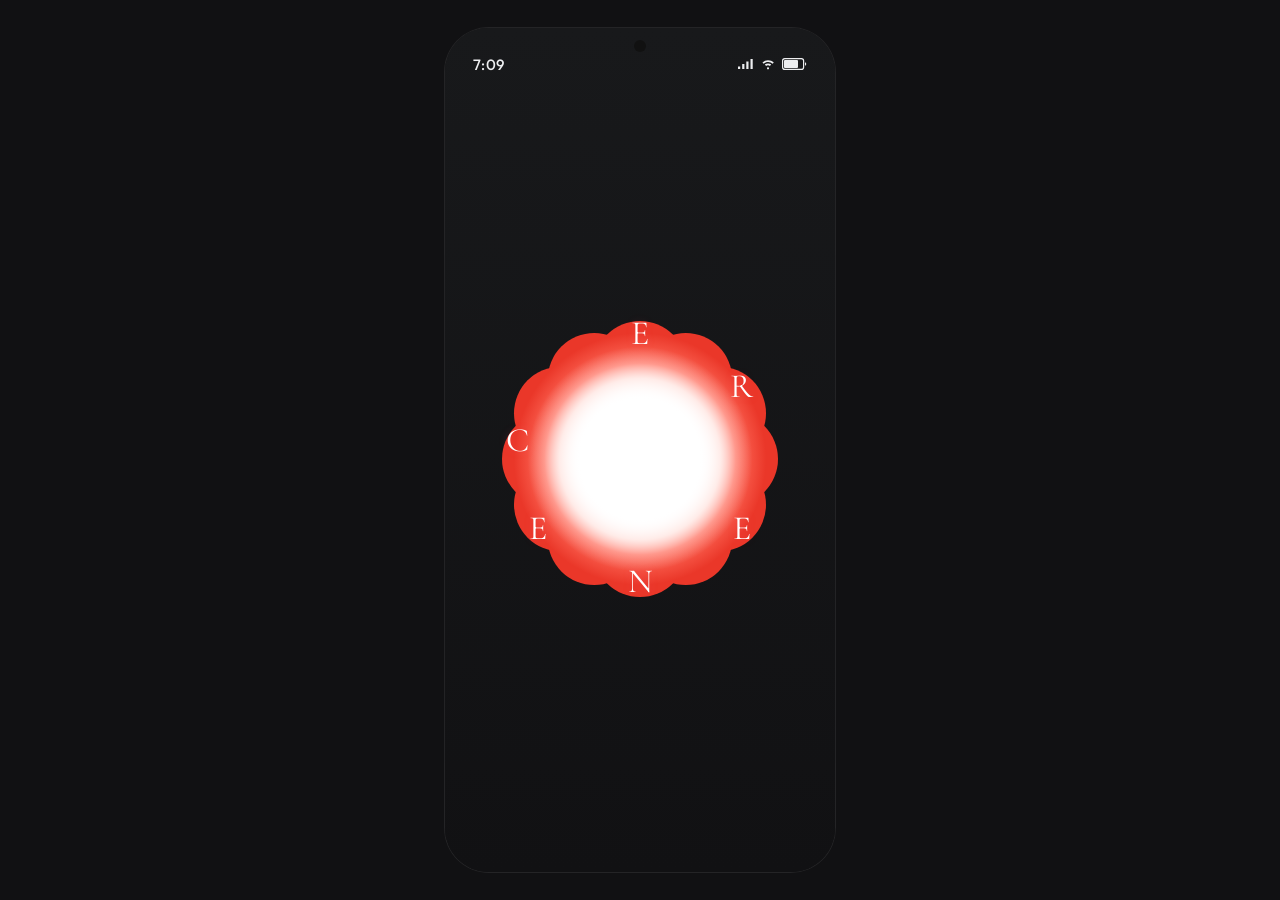
==== commit 460c2248: "Restyle CERENE to the dark slate and red design system. Co-authored-by: Cursor <cursoragent@cursor.c" ====
--- a/cerene/index.html
+++ b/cerene/index.html
@@ -8,12 +8,91 @@
   <link rel="preconnect" href="https://fonts.gstatic.com" crossorigin>
   <link href="https://fonts.googleapis.com/css2?family=Cormorant+Garamond:ital,wght@0,500;0,600;1,500&family=Outfit:wght@400;500;600&display=swap" rel="stylesheet">
   <style>
+    :root {
+      --slate-1: #111113;
+      --slate-2: #18191b;
+      --slate-3: #212225;
+      --slate-4: #272a2d;
+      --slate-5: #2e3135;
+      --slate-6: #363a3f;
+      --slate-7: #43484e;
+      --slate-8: #5a6169;
+      --slate-11: #b0b4ba;
+      --slate-12: #edeef0;
+      --red-9: #ea3729;
+      --red-10: #c42b1f;
+      --red-11: #ffb1a6;
+      --red-12: #ffd8d2;
+      --pink-1: var(--slate-1);
+      --pink-2: var(--slate-2);
+      --pink-5: var(--slate-4);
+      --pink-7: var(--red-11);
+      --pink-9: var(--red-9);
+      --pink-10: var(--red-10);
+      --pink-11: var(--red-11);
+      --pink-12: var(--red-12);
+      --mauve-1: var(--slate-3);
+      --mauve-11: var(--slate-11);
+      --mauve-12: var(--slate-12);
+      --white: #ffffff;
+      --green-4: #d3f2dd;
+      --green-11: #218358;
+      --radius-pill: 999px;
+      --radius-card: 18px;
+      --radius-sheet: 28px;
+      --radius-control: 12px;
+      --space-sm: 8px;
+      --space-md: 16px;
+      --space-lg: 22px;
+      --color-bg-canvas: var(--slate-1);
+      --color-bg-screen: var(--slate-1);
+      --color-bg-surface: var(--slate-3);
+      --color-bg-brand: var(--red-9);
+      --color-bg-brand-strong: var(--red-10);
+      --color-bg-inverse: var(--slate-12);
+      --color-text-primary: var(--slate-12);
+      --color-text-inverse: var(--white);
+      --color-text-brand: var(--red-11);
+      --color-text-muted: var(--slate-11);
+      --color-border-default: var(--slate-6);
+      --color-status-success: var(--green-4);
+      --color-status-success-ink: var(--green-11);
+      --button-primary-bg: var(--red-9);
+      --button-primary-fg: var(--white);
+      --button-primary-bg-hover: var(--slate-12);
+      --button-primary-fg-hover: var(--slate-1);
+      --button-brand-bg: var(--color-bg-brand);
+      --button-brand-fg: var(--color-text-inverse);
+      --button-radius: var(--radius-pill);
+      --field-bg: var(--color-bg-surface);
+      --field-fg: var(--color-text-muted);
+      --field-radius: var(--radius-pill);
+      --choice-bg: var(--slate-3);
+      --choice-fg: var(--slate-12);
+      --choice-bg-selected: var(--color-bg-brand);
+      --choice-fg-selected: var(--color-text-inverse);
+      --choice-radius: var(--radius-sheet);
+      --task-bg: var(--color-bg-surface);
+      --task-fg: var(--color-text-primary);
+      --task-accent: var(--color-text-brand);
+      --task-radius: var(--radius-card);
+      --success-bg: var(--color-bg-surface);
+      --success-fg: var(--color-text-primary);
+      --success-muted: var(--color-text-muted);
+      --success-seal: var(--color-status-success);
+      --success-seal-ink: var(--color-status-success-ink);
+      --success-radius: var(--radius-sheet);
+      --icon-button-bg: var(--color-bg-surface);
+      --icon-button-fg: var(--color-text-primary);
+      --icon-button-border: var(--color-border-default);
+      --icon-button-radius: var(--radius-pill);
+    }
     * { box-sizing: border-box; }
     html, body {
       margin: 0;
       height: 100%;
-      background: #000;
-      color: #2a2a2a;
+      background: var(--color-bg-canvas);
+      color: var(--color-text-primary);
       font-family: Outfit, Futura, "Trebuchet MS", sans-serif;
     }
     body {
@@ -28,8 +107,8 @@
       overflow: hidden;
       position: relative;
       background:
-        radial-gradient(circle at 50% 46%, #fff 0%, rgba(255,255,255,0.55) 18%, rgba(255,255,255,0) 46%),
-        linear-gradient(180deg, #f6b7cb 0%, #f8c9d6 28%, #fff 58%, #fde8ee 100%);
+        radial-gradient(circle at 50% 42%, rgba(234, 55, 41, 0.22), transparent 46%),
+        linear-gradient(180deg, #18191b 0%, #111113 100%);
       box-shadow: 0 0 0 1px rgba(255,255,255,0.08);
     }
     .status {
@@ -80,7 +159,7 @@
       z-index: 2;
     }
     .screen[data-screen="splash"] {
-      background: linear-gradient(180deg, #ff8eb9 0%, #ffb3ce 42%, #ffe4ee 72%, #fff 100%);
+      background: linear-gradient(180deg, #18191b 0%, #111113 100%);
     }
     @property --ang {
       syntax: "<angle>";
@@ -102,7 +181,7 @@
       inset: 0;
       z-index: 2;
       overflow: hidden;
-      background: #e4e4e4;
+      background: var(--slate-1);
       transition: background-color 0.45s ease;
     }
     .petal {
@@ -113,7 +192,7 @@
       width: var(--w);
       height: var(--h);
       border-radius: 50%;
-      background: #e2185b;
+      background: var(--color-bg-brand);
       box-shadow: 0 0 0 2px rgba(255,255,255,0.92);
       transform: translate(-50%, -50%) rotate(calc(var(--a) + var(--ang))) translateY(var(--d)) rotate(calc(var(--r) + var(--ang))) scale(var(--s));
     }
@@ -173,7 +252,7 @@
       display: grid;
       place-items: center;
       margin: 0;
-      color: #e2185b;
+      color: var(--color-text-brand);
       font-family: "Cormorant Garamond", Georgia, serif;
       font-weight: 600;
       font-size: 34px;
@@ -249,12 +328,16 @@
       font-weight: 500;
     }
     .btn-dark {
-      background: #1c1c1c;
-      color: #fff;
+      background: var(--button-primary-bg);
+      color: var(--button-primary-fg);
+    }
+    .btn-dark:hover {
+      background: var(--button-primary-bg-hover);
+      color: var(--button-primary-fg-hover);
     }
     .screen[data-screen="login"] {
       justify-content: center;
-      background: #ffc2d4 url("login-bg.jpg") center / cover no-repeat;
+      background: var(--slate-1);
     }
     .login {
       width: 100%;
@@ -276,28 +359,28 @@
       height: 52px;
       margin: 0 0 14px;
       border: 0;
-      border-radius: 999px;
-      background: rgba(255,255,255,0.55);
+      border-radius: var(--field-radius);
+      background: color-mix(in srgb, var(--field-bg) 55%, transparent);
       text-align: center;
       font: 400 15px/1 Outfit, sans-serif;
-      color: #8a6570;
+      color: var(--field-fg);
       outline: none;
     }
-    .field::placeholder { color: #b08996; }
+    .field::placeholder { color: var(--slate-8); }
     .signup {
       width: 100%;
       height: 52px;
       margin-top: 2px;
-      border-radius: 999px;
-      background: #1c1c1c;
-      color: #fff;
+      border-radius: var(--button-radius);
+      background: var(--button-primary-bg);
+      color: var(--button-primary-fg);
       letter-spacing: 0.18em;
       font-size: 14px;
       transition: background 0.2s ease, color 0.2s ease;
     }
     .signup:hover {
-      background: #fff;
-      color: #1c1c1c;
+      background: var(--button-primary-bg-hover);
+      color: var(--button-primary-fg-hover);
     }
     .or {
       width: 100%;
@@ -306,13 +389,13 @@
       grid-template-columns: 1fr auto 1fr;
       align-items: center;
       gap: 12px;
-      color: #9a7d86;
+      color: var(--color-text-muted);
       font-size: 13px;
     }
     .or::before, .or::after {
       content: "";
       height: 1px;
-      background: rgba(120, 80, 90, 0.28);
+      background: var(--slate-6);
     }
     .socials {
       display: flex;
@@ -322,7 +405,7 @@
       width: 46px;
       height: 46px;
       border-radius: 50%;
-      background: rgba(255,255,255,0.72);
+      background: var(--slate-3);
       display: grid;
       place-items: center;
     }
@@ -330,23 +413,23 @@
       align-items: stretch;
       justify-content: flex-start;
       padding: 72px 22px 28px;
-      background: #fff;
-      color: #ff2d78;
+      background: var(--color-bg-screen);
+      color: var(--color-text-primary);
     }
     .survey-back {
       width: 36px;
       height: 36px;
       margin: 0 0 22px;
-      border-radius: 50%;
-      border: 1.5px solid #1c1c1c;
-      background: #fff;
-      color: #1c1c1c;
+      border-radius: var(--icon-button-radius);
+      border: 1.5px solid var(--icon-button-border);
+      background: var(--icon-button-bg);
+      color: var(--icon-button-fg);
       display: grid;
       place-items: center;
     }
     .survey h2 {
       margin: 0 0 18px;
-      color: #ff2d78;
+      color: var(--color-text-brand);
       font-size: 22px;
       font-weight: 600;
       line-height: 1.28;
@@ -356,10 +439,10 @@
       margin: 0 0 26px;
       padding: 16px 18px;
       border-radius: 18px;
-      background: #fff;
-      color: #ff4d8a;
+      background: var(--slate-3);
+      color: var(--color-text-brand);
       font-size: 15px;
-      box-shadow: 0 8px 18px rgba(170, 90, 110, 0.12);
+      box-shadow: 0 8px 18px rgba(0, 0, 0, 0.28);
     }
     .choices {
       display: flex;
@@ -369,27 +452,27 @@
     .choice {
       width: 100%;
       padding: 16px 18px;
-      border-radius: 28px;
-      background: #fff;
-      color: #ff2d78;
+      border-radius: var(--choice-radius);
+      background: var(--choice-bg);
+      color: var(--choice-fg);
       font-size: 16px;
       font-weight: 500;
       line-height: 1.35;
       text-align: left;
-      box-shadow: 0 10px 22px rgba(170, 90, 110, 0.14);
+      box-shadow: 0 10px 22px rgba(0, 0, 0, 0.28);
       outline: none;
     }
     .choice.selected {
-      background: #ff7eae;
-      color: #fff;
-      box-shadow: 0 10px 22px rgba(255, 120, 160, 0.28);
+      background: var(--choice-bg-selected);
+      color: var(--choice-fg-selected);
+      box-shadow: 0 10px 22px rgba(234, 55, 41, 0.28);
     }
     .survey-next {
       margin-top: auto;
       height: 52px;
-      border-radius: 999px;
-      background: #ff7eae;
-      color: #fff;
+      border-radius: var(--button-radius);
+      background: var(--button-brand-bg);
+      color: var(--button-brand-fg);
       font-size: 16px;
       font-weight: 500;
     }
@@ -398,9 +481,9 @@
       padding: 0;
       align-items: stretch;
       background:
-        radial-gradient(ellipse 70% 42% at 82% 12%, rgba(255,255,255,0.92), transparent 58%),
-        radial-gradient(ellipse 80% 48% at 12% 82%, rgba(255,255,255,0.8), transparent 60%),
-        linear-gradient(160deg, #ffb3cc 0%, #ff7aa8 42%, #ffc2d6 68%, #ff6f9f 100%);
+        radial-gradient(ellipse 70% 42% at 82% 12%, rgba(234, 55, 41, 0.28), transparent 58%),
+        radial-gradient(ellipse 80% 48% at 12% 82%, rgba(255,255,255,0.05), transparent 60%),
+        linear-gradient(160deg, #18191b 0%, #111113 48%, #1a1213 100%);
     }
     .screen[data-screen="home"]::before {
       content: "";
@@ -409,7 +492,7 @@
       z-index: 1;
       pointer-events: none;
       opacity: 0.35;
-      mix-blend-mode: multiply;
+      mix-blend-mode: overlay;
       background-image: url("data:image/svg+xml,%3Csvg xmlns='http://www.w3.org/2000/svg' width='140' height='140'%3E%3Cfilter id='n'%3E%3CfeTurbulence type='fractalNoise' baseFrequency='.8' numOctaves='2' stitchTiles='stitch'/%3E%3C/filter%3E%3Crect width='140' height='140' filter='url(%23n)' opacity='.55'/%3E%3C/svg%3E");
     }
     .home-scroll {
@@ -423,8 +506,8 @@
     .home-scroll::-webkit-scrollbar { display: none; }
 
     .screen[data-screen="homework"] {
-      background: #fff;
-      color: #1c1c1c;
+      background: var(--color-bg-screen);
+      color: var(--color-text-primary);
       padding: 0;
       align-items: stretch;
       overflow: hidden;
@@ -443,9 +526,9 @@
     .hw-back {
       width: 42px;
       height: 42px;
-      border-radius: 50%;
-      border: 1.5px solid #1c1c1c;
-      background: #fff;
+      border-radius: var(--icon-button-radius);
+      border: 1.5px solid var(--icon-button-border);
+      background: var(--icon-button-bg);
       display: grid;
       place-items: center;
       cursor: pointer;
@@ -466,20 +549,21 @@
       font-weight: 700;
       letter-spacing: -0.04em;
     }
-    .hw-month span { color: #ff4d86; }
+    .hw-month span { color: var(--color-text-brand); }
     .hw-days-row { display: flex; gap: 10px; margin-top: 14px; }
     .hw-pill, .hw-add {
       height: 40px;
       border-radius: 999px;
-      border: 1.5px solid #1c1c1c;
-      background: #fff;
+      border: 1.5px solid var(--color-border-default);
+      background: var(--color-bg-surface);
+      color: var(--color-text-primary);
       font-family: Outfit, sans-serif;
       font-size: 16px;
       cursor: pointer;
     }
     .hw-pill { padding: 0 22px; }
-    .hw-pill.soft { background: #ffd0e2; border-color: transparent; }
-    .hw-pill.on { background: #ff2d78; border-color: transparent; color: #fff; }
+    .hw-pill.soft { background: var(--slate-5); border-color: transparent; }
+    .hw-pill.on { background: var(--color-bg-brand); border-color: transparent; color: #fff; }
     .hw-add { width: 40px; font-size: 22px; line-height: 1; }
     .hw-list { flex: 1; overflow: auto; margin-top: 8px; padding-bottom: 8px; }
     .hw-list::-webkit-scrollbar { display: none; }
@@ -498,7 +582,7 @@
     .hw-plus {
       border: 0;
       background: transparent;
-      color: #ff2d78;
+      color: var(--color-text-brand);
       font-size: 28px;
       line-height: 1;
       cursor: pointer;
@@ -517,12 +601,12 @@
       text-align: left;
       cursor: pointer;
       font-family: Outfit, sans-serif;
-      color: #1c1c1c;
-    }
-    .hw-task.tonight { background: #ffd0e2; border: 0; }
-    .hw-task.week { background: #fff; border: 2px solid #ff7eae; }
-    .hw-task.done { background: #ff2d78; border-color: transparent; color: #fff; }
-    .hw-task.linked { box-shadow: 0 0 0 3px #e2185b; }
+      color: var(--task-fg);
+    }
+    .hw-task.tonight { background: var(--pink-5); border: 0; }
+    .hw-task.week { background: var(--task-bg); border: 2px solid var(--pink-7); }
+    .hw-task.done { background: var(--color-bg-brand-strong); border-color: transparent; color: var(--color-text-inverse); }
+    .hw-task.linked { box-shadow: 0 0 0 3px var(--pink-11); }
     .hw-check {
       width: 22px;
       height: 22px;
@@ -532,7 +616,7 @@
       display: grid;
       place-items: center;
     }
-    .hw-task.week .hw-check { border-color: #d7d7d7; background: #fff; }
+    .hw-task.week .hw-check { border-color: var(--slate-7); background: var(--slate-2); }
     .hw-task.done .hw-check { background: #fff; border-color: #fff; }
     .hw-check svg { width: 14px; height: 14px; opacity: 0; }
     .hw-task.done .hw-check svg { opacity: 1; }
@@ -543,24 +627,24 @@
       width: 46px;
       height: 46px;
       border-radius: 50%;
-      background: #fff;
-      color: #1c1c1c;
+      background: var(--slate-12);
+      color: var(--slate-1);
       display: flex;
       flex-direction: column;
       align-items: center;
       justify-content: center;
       line-height: 1;
     }
-    .hw-task.week .hw-due { border: 2px solid #ff7eae; }
+    .hw-task.week .hw-due { border: 2px solid var(--pink-7); }
     .hw-task.done .hw-due { border: 0; }
     .hw-due b { font-size: 18px; font-weight: 650; }
     .hw-due i {
       font-style: normal;
       font-size: 9px;
-      color: #ff4d86;
+      color: var(--red-9);
       margin-top: -2px;
     }
-    .hw-more { color: #ff4d86; font-size: 18px; letter-spacing: 1px; }
+    .hw-more { color: var(--color-text-brand); font-size: 18px; letter-spacing: 1px; }
     .hw-task.done .hw-more { color: #fff; }
     .hw-foot {
       display: grid;
@@ -589,7 +673,7 @@
       padding: 0;
       border: 0;
       border-radius: 50%;
-      background: #f4f4f4;
+      background: var(--slate-4);
       overflow: hidden;
       opacity: 0.38;
       filter: grayscale(0.35);
@@ -604,7 +688,7 @@
     .streak-step.lit {
       opacity: 1;
       filter: none;
-      box-shadow: 0 0 0 2px #fff, 0 0 10px 2px rgba(255, 140, 180, 0.75);
+      box-shadow: 0 0 0 2px var(--red-11), 0 0 10px 2px rgba(234, 55, 41, 0.75);
     }
     .streak-step.now {
       width: 50px;
@@ -612,14 +696,14 @@
       animation: streak-glow 1.35s ease-in-out infinite;
     }
     @keyframes streak-glow {
-      0%, 100% { box-shadow: 0 0 0 2px #fff, 0 0 10px 2px rgba(255, 77, 134, 0.55); }
-      50% { box-shadow: 0 0 0 3px #fff, 0 0 22px 8px rgba(255, 45, 120, 0.95); }
+      0%, 100% { box-shadow: 0 0 0 2px var(--red-11), 0 0 10px 2px rgba(234, 55, 41, 0.55); }
+      50% { box-shadow: 0 0 0 3px #fff, 0 0 22px 8px rgba(234, 55, 41, 0.95); }
     }
     .streak-points {
       margin: 0 0 1px;
       min-width: 46px;
       text-align: right;
-      color: #ff2d78;
+      color: var(--color-text-brand);
       font-family: Outfit, sans-serif;
       font-size: 18px;
       font-weight: 700;
@@ -633,7 +717,7 @@
       position: relative;
       height: 14px;
       border-radius: 999px;
-      background: #e6e6e6;
+      background: var(--slate-5);
       overflow: hidden;
     }
     .hw-fill {
@@ -641,7 +725,7 @@
       height: 100%;
       width: 0%;
       border-radius: inherit;
-      background: #ff2d78;
+      background: var(--color-bg-brand);
       transition: width 0.35s ease;
     }
     .hw-celebrate {
@@ -660,8 +744,8 @@
       z-index: 6;
       padding: 32px 22px 20px;
       text-align: center;
-      background: #fff;
-      border-radius: 28px;
+      background: var(--success-bg);
+      border-radius: var(--success-radius);
       box-shadow: 0 18px 50px rgba(30, 20, 40, 0.16);
     }
     .success-seal {
@@ -672,7 +756,7 @@
     .success-seal svg { width: 100%; height: 100%; display: block; }
     .success-sheet h2 {
       margin: 0;
-      color: #1c1c1c;
+      color: var(--success-fg);
       font-family: Outfit, Futura, "Trebuchet MS", sans-serif;
       font-size: 28px;
       font-weight: 600;
@@ -681,7 +765,7 @@
     .success-sheet p {
       margin: 8px auto 22px;
       max-width: 230px;
-      color: #9a9aa2;
+      color: var(--success-muted);
       font-family: Outfit, Futura, "Trebuchet MS", sans-serif;
       font-size: 15px;
       font-weight: 400;
@@ -691,15 +775,15 @@
       width: 100%;
       height: 48px;
       border: 0;
-      border-radius: 12px;
-      background: #1c1c1c;
-      color: #fff;
+      border-radius: var(--radius-control);
+      background: var(--button-primary-bg);
+      color: var(--button-primary-fg);
       font-family: Outfit, Futura, "Trebuchet MS", sans-serif;
       font-size: 16px;
       font-weight: 500;
       cursor: pointer;
     }
-    .success-done:hover { background: #333; }
+    .success-done:hover { background: var(--red-10); }
     .hw-celebrate-back {
       position: absolute;
       top: 58px;
@@ -772,8 +856,8 @@
     .hw-celebrate .hw-foot { display: none; }
     .hw-celebrate .hw-bar { background: rgba(255, 255, 255, 0.45); }
     .screen[data-screen="schedule"] {
-      background: #fff;
-      color: #1c1c1c;
+      background: var(--color-bg-screen);
+      color: var(--color-text-primary);
       padding: 0;
       align-items: stretch;
       overflow: hidden;
@@ -796,7 +880,7 @@
       justify-items: center;
       gap: 6px;
       padding: 0;
-      color: #c4a8b2;
+      color: var(--color-text-muted);
       font-family: Outfit, sans-serif;
       font-size: 11px;
     }
@@ -806,20 +890,20 @@
       border-radius: 50%;
       display: grid;
       place-items: center;
-      background: #ffd0e2;
-      color: #1c1c1c;
+      background: var(--slate-4);
+      color: var(--color-text-primary);
       font-size: 14px;
       font-weight: 650;
     }
-    .date.on { color: #ff2d55; }
-    .date.on b { background: #ff2d55; color: #fff; }
+    .date.on { color: var(--red-11); }
+    .date.on b { background: var(--red-9); color: #fff; }
     .day-board { flex: 1; min-height: 0; margin-top: 16px; }
     .tl {
       position: relative;
       height: 100%;
       padding: 18px 12px 16px;
       border-radius: 28px;
-      background: linear-gradient(165deg, #fff 0%, #ffe8f0 42%, #ffc2d6 100%);
+      background: linear-gradient(165deg, #212225 0%, #18191b 58%, #2a1614 100%);
     }
     .tl-row {
       position: relative;
@@ -829,9 +913,9 @@
       align-items: center;
       height: 78px;
     }
-    .tl-row.linked { background: rgba(255, 77, 134, 0.16); border-radius: 16px; }
+    .tl-row.linked { background: rgba(234, 55, 41, 0.16); border-radius: 16px; }
     .tl-time, .tl-name {
-      color: #ff4d86;
+      color: var(--color-text-brand);
       font-family: Outfit, sans-serif;
     }
     .tl-time { font-size: 13px; }
@@ -842,14 +926,14 @@
       height: 34px;
       border-radius: 50%;
       background: #fff;
-      box-shadow: 0 8px 18px rgba(255, 130, 170, 0.28);
+      box-shadow: 0 8px 18px rgba(0, 0, 0, 0.35);
     }
     .tl-node.pink {
       width: 16px;
       height: 16px;
       border-radius: 50%;
-      background: radial-gradient(circle at 35% 30%, #fff, #ffb3cc 46%, #ff7aa8);
-      box-shadow: 0 0 12px rgba(255, 150, 185, 0.7);
+      background: radial-gradient(circle at 35% 30%, #fff, #ffb1a6 46%, #ea3729);
+      box-shadow: 0 0 12px rgba(234, 55, 41, 0.7);
     }
     .tl-rail, .tl-capsule { position: absolute; z-index: 0; }
     .tl-rail {
@@ -857,19 +941,19 @@
       top: 36px;
       width: 2px;
       border-radius: 999px;
-      background: linear-gradient(#fff, #ffd0e2);
+      background: linear-gradient(var(--slate-6), var(--red-9));
     }
     .tl-capsule {
       left: 53px;
       width: 34px;
       border-radius: 20px;
-      background: linear-gradient(180deg, #ffb3cc 0%, #ff4d86 34%, #e2185b 68%, #9d1248 100%);
+      background: linear-gradient(180deg, var(--pink-7) 0%, var(--pink-9) 34%, var(--pink-11) 68%, var(--pink-12) 100%);
     }
     .tl-tick {
       width: 28px;
       height: 28px;
       border-radius: 50%;
-      border: 2px solid #ff4d86;
+      border: 2px solid var(--red-9);
       background: transparent;
       display: grid;
       place-items: center;
@@ -882,7 +966,7 @@
       margin: 0;
       padding-top: 48px;
       text-align: center;
-      color: #e2185b;
+      color: var(--color-text-brand);
       font-family: Outfit, sans-serif;
     }
     .sched-flame {
@@ -890,8 +974,8 @@
       height: 42px;
       margin-top: 12px;
       border-radius: 50%;
-      border: 1.5px solid #d5d5d5;
-      background: #fff;
+      border: 1.5px solid var(--slate-6);
+      background: var(--slate-3);
       display: grid;
       place-items: center;
       padding: 0;
@@ -941,10 +1025,10 @@
       margin-top: calc(min(var(--h), 68px) / -2);
       padding: 4px;
       border-radius: 8px;
-      background: rgba(255,255,255,var(--o));
-      box-shadow: 0 10px 18px rgba(180, 70, 110, 0.12);
+      background: rgba(237, 238, 240, var(--o));
+      color: var(--slate-1);
+      box-shadow: 0 10px 18px rgba(0, 0, 0, 0.28);
       transform: rotate(var(--tilt));
-      color: #e2185b;
       font-family: Outfit, sans-serif;
       font-size: 8px;
       font-weight: 600;
@@ -979,7 +1063,7 @@
     }
     .welcome-center p {
       margin: 0;
-      color: #e2185b;
+      color: var(--color-text-brand);
       font-family: "Cormorant Garamond", Georgia, serif;
       font-weight: 600;
       font-size: 26px;
@@ -1069,8 +1153,8 @@
       align-items: center;
       padding: 12px 14px;
       border-radius: 16px;
-      background: rgba(255,255,255,0.88);
-      color: #1c1c1c;
+      background: var(--slate-3);
+      color: var(--color-text-primary);
       text-align: left;
       font-size: inherit;
     }
@@ -1079,13 +1163,13 @@
       width: 10px;
       height: 10px;
       border-radius: 50%;
-      background: var(--dot, #ff4d86);
+      background: var(--dot, var(--red-9));
     }
     .help-plan strong { display: block; font-size: 14px; font-weight: 600; }
-    .help-plan small { color: #a33b62; font-size: 12px; }
+    .help-plan small { color: var(--color-text-muted); font-size: 12px; }
     .help-plan em {
       font-style: normal;
-      color: #e2185b;
+      color: var(--color-text-brand);
       font-size: 12px;
       font-weight: 600;
     }
@@ -1100,21 +1184,21 @@
       width: 100%;
       border: 0;
       border-radius: 18px;
-      background: #fff;
+      background: var(--slate-3);
       text-align: left;
       padding: 14px 16px;
       display: flex;
       align-items: center;
       gap: 12px;
-      box-shadow: 0 12px 24px rgba(180, 40, 80, 0.16);
-    }
-    .cal-card b { display: block; color: #1c1c1c; font-size: 15px; font-weight: 650; }
-    .cal-card small { display: block; margin-top: 2px; color: #a33b62; font-size: 12px; line-height: 1.3; }
+      box-shadow: 0 12px 24px rgba(0, 0, 0, 0.28);
+    }
+    .cal-card b { display: block; color: var(--color-text-primary); font-size: 15px; font-weight: 650; }
+    .cal-card small { display: block; margin-top: 2px; color: var(--color-text-muted); font-size: 12px; line-height: 1.3; }
     .g-mark { font-size: 18px; font-weight: 700; letter-spacing: -0.04em; white-space: nowrap; flex: none; }
     .g-mark b { display: inline; font-size: 18px; font-weight: 700; }
     .screen[data-screen="calendar"] {
-      background: #fff;
-      color: #1c1c1c;
+      background: var(--color-bg-screen);
+      color: var(--color-text-primary);
       padding: 0;
       align-items: stretch;
     }
@@ -1126,15 +1210,15 @@
     }
     .cal-lead {
       margin: 18px 0 0;
-      color: #7a6570;
+      color: var(--color-text-muted);
       font-size: 14px;
       line-height: 1.4;
     }
     .cal-options { display: grid; gap: 10px; margin-top: 18px; }
     .cal-option {
       width: 100%;
-      border: 1.5px solid #ffd0e2;
-      background: #fff;
+      border: 1.5px solid var(--slate-6);
+      background: var(--slate-3);
       border-radius: 16px;
       padding: 14px 14px;
       text-align: left;
@@ -1143,7 +1227,7 @@
       gap: 12px;
       align-items: center;
     }
-    .cal-option.on { background: #ff2d78; border-color: transparent; color: #fff; }
+    .cal-option.on { background: var(--color-bg-brand); border-color: transparent; color: #fff; }
     .cal-option strong { display: block; font-size: 15px; }
     .cal-option small { display: block; margin-top: 2px; font-size: 12px; opacity: 0.75; }
     .cal-option > span:last-child {
@@ -1153,14 +1237,14 @@
       border: 1.5px solid currentColor;
       flex: none;
     }
-    .cal-option.on > span:last-child { background: #fff; border-color: #fff; box-shadow: inset 0 0 0 5px #ff2d78; }
+    .cal-option.on > span:last-child { background: #fff; border-color: #fff; box-shadow: inset 0 0 0 5px var(--pink-9); }
     .cal-connect {
       margin-top: auto;
       height: 52px;
       border: 0;
       border-radius: 999px;
-      background: #1c1c1c;
-      color: #fff;
+      background: var(--button-primary-bg);
+      color: var(--button-primary-fg);
       letter-spacing: 0.08em;
       font-size: 14px;
     }
@@ -1178,7 +1262,7 @@
       gap: 12px;
       font-size: 14px;
     }
-    .cal-preview span { color: #e2185b; }
+    .cal-preview span { color: var(--color-text-brand); }
     .task-page {
       padding: 78px 26px 40px;
     }
@@ -1186,14 +1270,14 @@
       display: flex;
       align-items: center;
       justify-content: space-between;
-      color: #d56b8c;
+      color: var(--color-text-brand);
       font-size: 15px;
     }
     .task-add {
       width: 32px;
       height: 32px;
       background: transparent;
-      color: #d56b8c;
+      color: var(--color-text-brand);
       font-size: 26px;
       line-height: 1;
     }
@@ -1207,15 +1291,15 @@
       min-height: 168px;
       margin: 0 8px 34px;
       padding: 22px 18px;
-      background: #fff;
+      background: var(--slate-3);
       border-radius: 18px 22px 20px 20px;
-      box-shadow: 0 14px 24px rgba(180, 70, 110, 0.12);
+      box-shadow: 0 14px 24px rgba(0, 0, 0, 0.28);
       transform: rotate(var(--tilt));
       transition: transform 0.28s ease, box-shadow 0.28s ease;
     }
     .folder:hover {
       transform: rotate(0deg) translateY(-10px) scale(1.045);
-      box-shadow: 0 24px 40px rgba(214, 50, 110, 0.28);
+      box-shadow: 0 24px 40px rgba(0, 0, 0, 0.4);
       z-index: 2;
     }
     .folder::before {
@@ -1225,7 +1309,7 @@
       right: 22px;
       width: 78px;
       height: 20px;
-      background: #fff;
+      background: var(--slate-3);
       border-radius: 12px 12px 0 0;
     }
     .tab-note {
@@ -1237,17 +1321,17 @@
       height: 22px;
       padding: 0 6px;
       border-radius: 999px;
-      background: #e2185b;
+      background: var(--color-bg-brand);
       color: #fff;
       font-size: 12px;
       font-weight: 600;
       display: grid;
       place-items: center;
-      box-shadow: 0 6px 12px rgba(200, 30, 80, 0.35);
+      box-shadow: 0 6px 12px rgba(234, 55, 41, 0.35);
     }
     .folder h3 {
       margin: 0;
-      color: #e2185b;
+      color: var(--color-text-brand);
       font-size: 16px;
       font-weight: 500;
     }
@@ -1267,7 +1351,7 @@
       min-height: 72px;
       padding: 7px 6px;
       border-radius: 10px;
-      box-shadow: 0 8px 14px rgba(120, 40, 70, 0.12);
+      box-shadow: 0 8px 14px rgba(0, 0, 0, 0.28);
       transform: rotate(var(--n));
       color: #fff;
       font-size: 9px;
@@ -1278,9 +1362,9 @@
     .folder:hover .note {
       transform: rotate(var(--n)) translateY(-6px) scale(1.08);
     }
-    .note.urgent { background: #d01258; }
-    .note.soon { background: #ff4d86; }
-    .note.later { background: #ffc2d6; color: #a33b62; }
+    .note.urgent { background: #9f1d14; }
+    .note.soon { background: #ea3729; }
+    .note.later { background: #5c403c; color: #ffd8d2; }
     .note.gray { background: #e4e4e4; width: 52px; min-height: 48px; padding: 0; }
     @keyframes circle-turn {
       to { transform: rotate(360deg); }
@@ -1304,15 +1388,15 @@
       <span id="clock">9:30</span>
       <span class="status-icons" aria-hidden="true">
         <svg width="17" height="12" viewBox="0 0 17 12" fill="none">
-          <path d="M1 8.5h2.2V11H1V8.5Zm4.2-2.4h2.2V11H5.2V6.1Zm4.1-2.5h2.2V11H9.3V3.6Zm4.2-2.6H15.7V11h-2.2V1Z" fill="#2a2a2a"/>
+          <path d="M1 8.5h2.2V11H1V8.5Zm4.2-2.4h2.2V11H5.2V6.1Zm4.1-2.5h2.2V11H9.3V3.6Zm4.2-2.6H15.7V11h-2.2V1Z" fill="#edeef0"/>
         </svg>
         <svg width="16" height="12" viewBox="0 0 16 12" fill="none">
-          <path d="M8 2.2c2.2 0 4.2.8 5.8 2.2l-1.2 1.3A6.4 6.4 0 0 0 8 4.1c-1.6 0-3.1.6-4.3 1.6L2.5 4.4A8.2 8.2 0 0 1 8 2.2Zm0 3.2c1.2 0 2.3.4 3.2 1.2L9.9 8A3.2 3.2 0 0 0 8 7.2c-.7 0-1.4.2-1.9.7L4.8 6.6A4.9 4.9 0 0 1 8 5.4ZM8 9.2a1.1 1.1 0 1 1 0 2.2 1.1 1.1 0 0 1 0-2.2Z" fill="#2a2a2a"/>
+          <path d="M8 2.2c2.2 0 4.2.8 5.8 2.2l-1.2 1.3A6.4 6.4 0 0 0 8 4.1c-1.6 0-3.1.6-4.3 1.6L2.5 4.4A8.2 8.2 0 0 1 8 2.2Zm0 3.2c1.2 0 2.3.4 3.2 1.2L9.9 8A3.2 3.2 0 0 0 8 7.2c-.7 0-1.4.2-1.9.7L4.8 6.6A4.9 4.9 0 0 1 8 5.4ZM8 9.2a1.1 1.1 0 1 1 0 2.2 1.1 1.1 0 0 1 0-2.2Z" fill="#edeef0"/>
         </svg>
         <svg width="25" height="12" viewBox="0 0 25 12" fill="none">
-          <rect x="0.6" y="0.6" width="21" height="10.8" rx="2.2" stroke="#2a2a2a" stroke-width="1.2"/>
-          <rect x="2" y="2" width="14" height="8" rx="1" fill="#2a2a2a"/>
-          <path d="M23 4.2v3.6c.7-.3 1.2-1 1.2-1.8S23.7 4.5 23 4.2Z" fill="#2a2a2a"/>
+          <rect x="0.6" y="0.6" width="21" height="10.8" rx="2.2" stroke="#edeef0" stroke-width="1.2"/>
+          <rect x="2" y="2" width="14" height="8" rx="1" fill="#edeef0"/>
+          <path d="M23 4.2v3.6c.7-.3 1.2-1 1.2-1.8S23.7 4.5 23 4.2Z" fill="#edeef0"/>
         </svg>
       </span>
     </div>
@@ -1324,9 +1408,9 @@
             <radialGradient id="bloom" gradientUnits="userSpaceOnUse" cx="200" cy="200" r="168">
               <stop offset="0%" stop-color="#fff"/>
               <stop offset="48%" stop-color="#fff"/>
-              <stop offset="64%" stop-color="#ffd0e0"/>
-              <stop offset="76%" stop-color="#ff6b9d"/>
-              <stop offset="100%" stop-color="#ff3d78"/>
+              <stop offset="64%" stop-color="#ffd0c8"/>
+              <stop offset="76%" stop-color="#ff6b5a"/>
+              <stop offset="100%" stop-color="#ea3729"/>
             </radialGradient>
             <radialGradient id="glow" gradientUnits="userSpaceOnUse" cx="200" cy="200" r="150">
               <stop offset="0%" stop-color="#fff"/>
@@ -1351,7 +1435,7 @@
           <circle cx="200" cy="200" r="150" fill="url(#glow)"/>
         </svg>
         <svg class="ring" viewBox="0 0 200 200">
-          <g fill="#f21d66">
+          <g fill="#ea3729">
             <circle cx="100" cy="46" r="18"/>
             <circle cx="127" cy="53" r="18"/>
             <circle cx="147" cy="73" r="18"/>
@@ -1442,7 +1526,7 @@
           </div>
           <div class="welcome-center">
             <svg class="welcome-flower" viewBox="0 0 80 80" aria-hidden="true">
-              <g fill="#f21d66">
+              <g fill="#ea3729">
                 <circle cx="40" cy="16" r="9"/>
                 <circle cx="52" cy="19" r="9"/>
                 <circle cx="61" cy="28" r="9"/>
@@ -1518,7 +1602,7 @@
       <div class="hw">
         <div class="hw-head">
           <button class="hw-back" type="button" aria-label="Back">
-            <svg viewBox="0 0 24 24" fill="none" stroke="#1c1c1c" stroke-width="1.8" aria-hidden="true"><path d="M15 5 8 12l7 7"/></svg>
+            <svg viewBox="0 0 24 24" fill="none" stroke="var(--color-text-primary)" stroke-width="1.8" aria-hidden="true"><path d="M15 5 8 12l7 7"/></svg>
           </button>
           <h2>Homework</h2>
           <span></span>
@@ -1582,7 +1666,7 @@
       </div>
       <div class="hw-celebrate">
         <button class="hw-back hw-celebrate-back" type="button" aria-label="Back to home">
-          <svg viewBox="0 0 24 24" fill="none" stroke="#1c1c1c" stroke-width="1.8" aria-hidden="true"><path d="M15 5 8 12l7 7"/></svg>
+          <svg viewBox="0 0 24 24" fill="none" stroke="var(--color-text-primary)" stroke-width="1.8" aria-hidden="true"><path d="M15 5 8 12l7 7"/></svg>
         </button>
         <img src="week-complete.png" alt="">
         <div class="confetti" aria-hidden="true">
@@ -1590,14 +1674,14 @@
           <i style="--x:11%;--c:#ffd166;--t:3.2s;--wait:-1.1s;--w:10px;--h:10px;--r:50%;--drift:-14px"></i>
           <i style="--x:18%;--c:#ffe14a;--t:2.4s;--wait:-.6s;--drift:8px"></i>
           <i style="--x:25%;--c:#7ddea5;--t:3s;--wait:-1.8s;--w:7px;--h:16px;--drift:-20px"></i>
-          <i style="--x:32%;--c:#e2185b;--t:2.2s;--wait:-.4s;--drift:16px"></i>
+          <i style="--x:32%;--c:var(--pink-9);--t:2.2s;--wait:-.4s;--drift:16px"></i>
           <i style="--x:39%;--c:#7ec8ff;--t:3.4s;--wait:-2.2s;--w:11px;--h:11px;--r:50%;--drift:-10px"></i>
           <i style="--x:46%;--c:#ff8ab5;--t:2.6s;--wait:-1.4s;--drift:22px"></i>
           <i style="--x:53%;--c:#ffd166;--t:2.9s;--wait:-.8s;--w:6px;--h:14px;--drift:-18px"></i>
           <i style="--x:60%;--c:#ffe14a;--t:3.1s;--wait:-2s;--w:9px;--h:9px;--r:50%;--drift:12px"></i>
           <i style="--x:67%;--c:#ff4d86;--t:2.3s;--wait:-.3s;--drift:-16px"></i>
           <i style="--x:74%;--c:#7ddea5;--t:2.7s;--wait:-1.6s;--w:8px;--h:15px;--drift:20px"></i>
-          <i style="--x:81%;--c:#e2185b;--t:3.3s;--wait:-2.4s;--w:10px;--h:10px;--r:50%;--drift:-8px"></i>
+          <i style="--x:81%;--c:var(--pink-9);--t:3.3s;--wait:-2.4s;--w:10px;--h:10px;--r:50%;--drift:-8px"></i>
           <i style="--x:88%;--c:#ffd166;--t:2.5s;--wait:-.9s;--drift:14px"></i>
           <i style="--x:95%;--c:#7ec8ff;--t:2.8s;--wait:-1.3s;--w:7px;--h:13px;--drift:-22px"></i>
           <i style="--x:8%;--c:#ffe14a;--t:3.5s;--wait:-2.6s;--w:12px;--h:6px;--drift:10px"></i>
@@ -1606,7 +1690,7 @@
           <i style="--x:49%;--c:#7ddea5;--t:2.4s;--wait:-.5s;--w:6px;--h:16px;--drift:-6px"></i>
           <i style="--x:63%;--c:#ffd166;--t:2.9s;--wait:-2.1s;--w:11px;--h:11px;--r:50%;--drift:24px"></i>
           <i style="--x:77%;--c:#ffe14a;--t:2.6s;--wait:-1.2s;--drift:-14px"></i>
-          <i style="--x:90%;--c:#e2185b;--t:3.4s;--wait:-.7s;--w:8px;--h:14px;--drift:8px"></i>
+          <i style="--x:90%;--c:var(--pink-9);--t:3.4s;--wait:-.7s;--w:8px;--h:14px;--drift:8px"></i>
           <i style="--x:14%;--c:#7ec8ff;--t:2.2s;--wait:-2.5s;--w:5px;--h:12px;--drift:16px"></i>
           <i style="--x:55%;--c:#ff4d86;--t:3s;--wait:-1.7s;--w:10px;--h:6px;--drift:-20px"></i>
           <i style="--x:70%;--c:#7ddea5;--t:2.7s;--wait:-.1s;--w:8px;--h:8px;--r:50%;--drift:11px"></i>
@@ -1614,8 +1698,8 @@
         <div class="success-sheet" role="dialog" aria-label="Successful">
           <div class="success-seal" aria-hidden="true">
             <svg viewBox="0 0 100 100">
-              <path fill="#c6f08a" d="M50 8C54 8 56.5 13 60 14.5C63.5 16 68 14 71 16.5C74 19 74 24 77 27C80 30 85 30 87 34C89 38 86 42 87.5 46C89 50 89 54 87.5 58C86 62 89 66 87 70C85 74 80 74 77 77C74 80 74 85 71 87.5C68 90 63.5 88 60 89.5C56.5 91 54 96 50 96C46 96 43.5 91 40 89.5C36.5 88 32 90 29 87.5C26 85 26 80 23 77C20 74 15 74 13 70C11 66 14 62 12.5 58C11 54 11 50 12.5 46C14 42 11 38 13 34C15 30 20 30 23 27C26 24 26 19 29 16.5C32 14 36.5 16 40 14.5C43.5 13 46 8 50 8Z"/>
-              <path d="M36 51.5 46 61.5 66 39" fill="none" stroke="#1f7a34" stroke-width="6" stroke-linecap="round" stroke-linejoin="round"/>
+              <path fill="var(--success-seal)" d="M50 8C54 8 56.5 13 60 14.5C63.5 16 68 14 71 16.5C74 19 74 24 77 27C80 30 85 30 87 34C89 38 86 42 87.5 46C89 50 89 54 87.5 58C86 62 89 66 87 70C85 74 80 74 77 77C74 80 74 85 71 87.5C68 90 63.5 88 60 89.5C56.5 91 54 96 50 96C46 96 43.5 91 40 89.5C36.5 88 32 90 29 87.5C26 85 26 80 23 77C20 74 15 74 13 70C11 66 14 62 12.5 58C11 54 11 50 12.5 46C14 42 11 38 13 34C15 30 20 30 23 27C26 24 26 19 29 16.5C32 14 36.5 16 40 14.5C43.5 13 46 8 50 8Z"/>
+              <path d="M36 51.5 46 61.5 66 39" fill="none" stroke="var(--success-seal-ink)" stroke-width="6" stroke-linecap="round" stroke-linejoin="round"/>
             </svg>
           </div>
           <h2>Successful</h2>
@@ -1638,7 +1722,7 @@
       <div class="sched">
         <div class="hw-head">
           <button class="hw-back" id="schedule-back" type="button" aria-label="Back">
-            <svg viewBox="0 0 24 24" fill="none" stroke="#1c1c1c" stroke-width="1.8" aria-hidden="true"><path d="M15 5 8 12l7 7"/></svg>
+            <svg viewBox="0 0 24 24" fill="none" stroke="var(--color-text-primary)" stroke-width="1.8" aria-hidden="true"><path d="M15 5 8 12l7 7"/></svg>
           </button>
           <h2>Daily Schedule</h2>
           <span></span>
@@ -1665,7 +1749,7 @@
       <div class="cal">
         <div class="hw-head">
           <button class="hw-back" id="calendar-back" type="button" aria-label="Back">
-            <svg viewBox="0 0 24 24" fill="none" stroke="#1c1c1c" stroke-width="1.8" aria-hidden="true"><path d="M15 5 8 12l7 7"/></svg>
+            <svg viewBox="0 0 24 24" fill="none" stroke="var(--color-text-primary)" stroke-width="1.8" aria-hidden="true"><path d="M15 5 8 12l7 7"/></svg>
           </button>
           <h2>Google Calendar</h2>
           <span></span>
@@ -1882,33 +1966,33 @@
       let items;
       if (blocks) {
         items = [
-          ["8–11am", "Focus block", "Design 303", "#ff4d86", "homework"],
-          ["3–6pm", "Des 303 studio", "Long block", "#e2185b", "schedule"],
-          ["6pm", "Club meeting", "Keep it", "#ffb3cc", "schedule"],
-          ["After 10", "Wind down", "Protect sleep", "#d01258", "schedule"]
+          ["8–11am", "Focus block", "Design 303", "var(--pink-9)", "homework"],
+          ["3–6pm", "Des 303 studio", "Long block", "var(--pink-11)", "schedule"],
+          ["6pm", "Club meeting", "Keep it", "var(--pink-7)", "schedule"],
+          ["After 10", "Wind down", "Protect sleep", "var(--pink-11)", "schedule"]
         ];
       } else if (steps) {
         items = [
-          ["Design 303", "Open the file", "Step 1", "#d01258", "homework"],
-          ["Design 303", "Finish one section", "Step 2", "#ff4d86", "homework"],
-          ["Typography", "After that section", "Step 3", "#ffb3cc", "homework"],
-          ["Paper", "Due 8pm", "Do this before the rest", "#9d1248", "homework"]
+          ["Design 303", "Open the file", "Step 1", "var(--pink-11)", "homework"],
+          ["Design 303", "Finish one section", "Step 2", "var(--pink-9)", "homework"],
+          ["Typography", "After that section", "Step 3", "var(--pink-7)", "homework"],
+          ["Paper", "Due 8pm", "Do this before the rest", "var(--pink-12)", "homework"]
         ];
       } else if (behind === 1) {
         items = [
-          ["One small step", "Open Design 303", "Start here", "#e2185b", "homework"],
-          ["Paper", "Due 8pm", "Next", "#d01258", "homework"],
-          ["Club meeting", "6pm", "Keep it", "#ffb3cc", "schedule"]
+          ["One small step", "Open Design 303", "Start here", "var(--pink-11)", "homework"],
+          ["Paper", "Due 8pm", "Next", "var(--pink-11)", "homework"],
+          ["Club meeting", "6pm", "Keep it", "var(--pink-7)", "schedule"]
         ];
       } else {
         items = [
-          ["Paper", "Due 8pm", behind === 0 ? "Move if needed" : "First", "#d01258", "homework"],
-          ["Design 303", "Before midnight", "Second", "#ff4d86", "homework"],
-          ["Typography", "After Design", "Third", "#ff9ebc", "homework"],
-          ["Club meeting", "6pm", "Keep it", "#ffb3cc", "schedule"]
+          ["Paper", "Due 8pm", behind === 0 ? "Move if needed" : "First", "var(--pink-11)", "homework"],
+          ["Design 303", "Before midnight", "Second", "var(--pink-9)", "homework"],
+          ["Typography", "After Design", "Third", "var(--pink-7)", "homework"],
+          ["Club meeting", "6pm", "Keep it", "var(--pink-7)", "schedule"]
         ];
       }
-      if (answers[0].has(1) && !blocks) items.push(["Sleep", "Stop after club", "8am class", "#9d1248", "schedule"]);
+      if (answers[0].has(1) && !blocks) items.push(["Sleep", "Stop after club", "8am class", "var(--pink-12)", "schedule"]);
       helpPlan.innerHTML = items.map(([title, detail, tag, dot, open]) => `
         <li>
           <button type="button" data-open="${open}" style="--dot:${dot}">
@@ -2108,7 +2192,7 @@
     let scheduleDay = "tue";
     const weekStrip = document.getElementById("week-strip");
     const dayBoard = document.getElementById("day-board");
-    const tickMark = '<svg viewBox="0 0 16 16" aria-hidden="true"><path d="M3.2 8.2 6.4 11.4 12.8 4.6" fill="none" stroke="#ff4d86" stroke-width="2" stroke-linecap="round"/></svg>';
+    const tickMark = '<svg viewBox="0 0 16 16" aria-hidden="true"><path d="M3.2 8.2 6.4 11.4 12.8 4.6" fill="none" stroke="var(--pink-9)" stroke-width="2" stroke-linecap="round"/></svg>';
 
     function renderSchedule() {
       const day = scheduleDays.find((item) => item.id === scheduleDay);
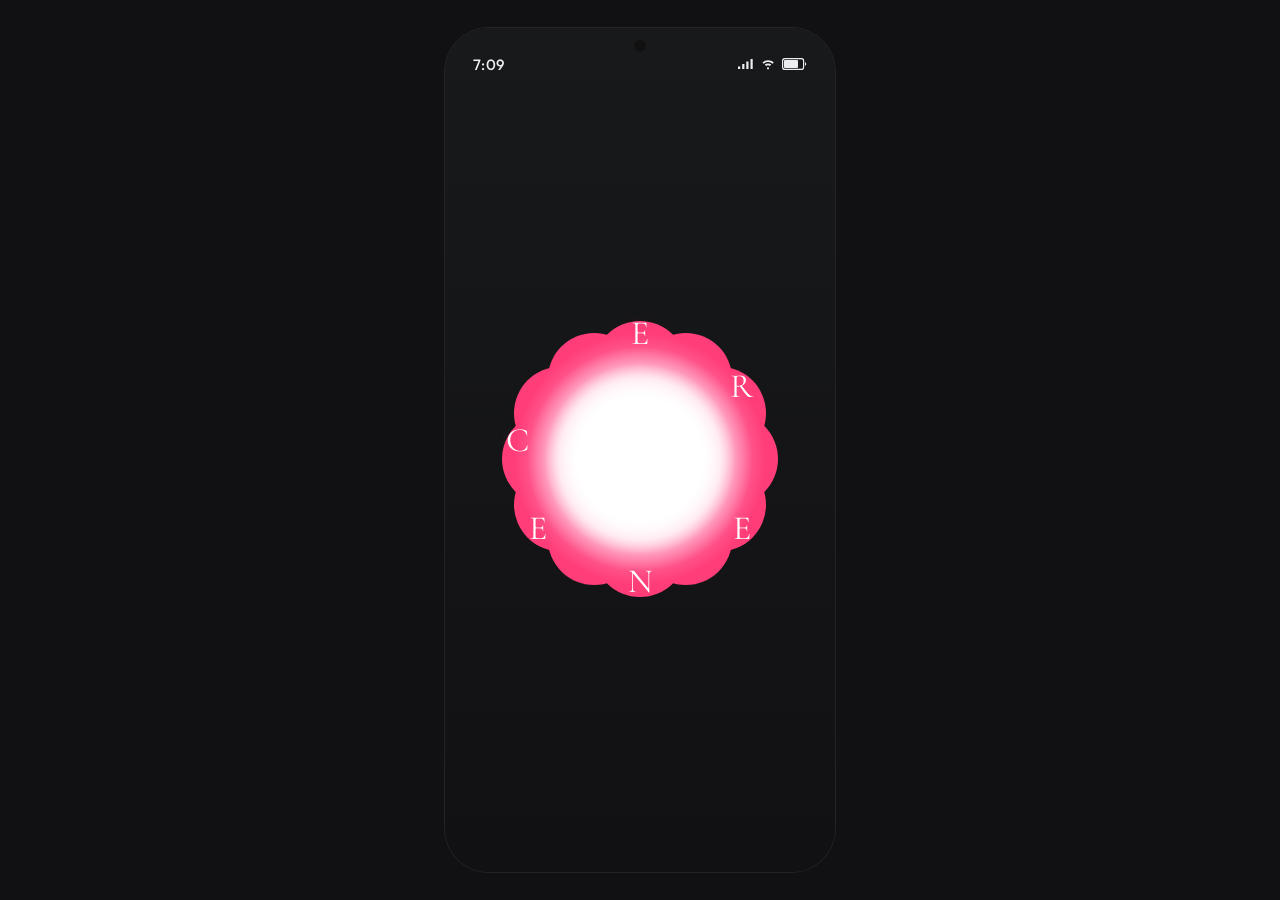
==== commit 9a1776c5: "Restore the original CERENE pink in place of the orange accent. Co-authored-by: Cursor <cursoragent@" ====
--- a/cerene/index.html
+++ b/cerene/index.html
@@ -19,10 +19,10 @@
       --slate-8: #5a6169;
       --slate-11: #b0b4ba;
       --slate-12: #edeef0;
-      --red-9: #ea3729;
-      --red-10: #c42b1f;
-      --red-11: #ffb1a6;
-      --red-12: #ffd8d2;
+      --red-9: #ff2d78;
+      --red-10: #e2185b;
+      --red-11: #ff7eae;
+      --red-12: #ffd0e2;
       --pink-1: var(--slate-1);
       --pink-2: var(--slate-2);
       --pink-5: var(--slate-4);
@@ -107,7 +107,7 @@
       overflow: hidden;
       position: relative;
       background:
-        radial-gradient(circle at 50% 42%, rgba(234, 55, 41, 0.22), transparent 46%),
+        radial-gradient(circle at 50% 42%, rgba(255, 45, 120, 0.22), transparent 46%),
         linear-gradient(180deg, #18191b 0%, #111113 100%);
       box-shadow: 0 0 0 1px rgba(255,255,255,0.08);
     }
@@ -465,7 +465,7 @@
     .choice.selected {
       background: var(--choice-bg-selected);
       color: var(--choice-fg-selected);
-      box-shadow: 0 10px 22px rgba(234, 55, 41, 0.28);
+      box-shadow: 0 10px 22px rgba(255, 45, 120, 0.28);
     }
     .survey-next {
       margin-top: auto;
@@ -481,7 +481,7 @@
       padding: 0;
       align-items: stretch;
       background:
-        radial-gradient(ellipse 70% 42% at 82% 12%, rgba(234, 55, 41, 0.28), transparent 58%),
+        radial-gradient(ellipse 70% 42% at 82% 12%, rgba(255, 45, 120, 0.28), transparent 58%),
         radial-gradient(ellipse 80% 48% at 12% 82%, rgba(255,255,255,0.05), transparent 60%),
         linear-gradient(160deg, #18191b 0%, #111113 48%, #1a1213 100%);
     }
@@ -688,7 +688,7 @@
     .streak-step.lit {
       opacity: 1;
       filter: none;
-      box-shadow: 0 0 0 2px var(--red-11), 0 0 10px 2px rgba(234, 55, 41, 0.75);
+      box-shadow: 0 0 0 2px var(--red-11), 0 0 10px 2px rgba(255, 45, 120, 0.75);
     }
     .streak-step.now {
       width: 50px;
@@ -696,8 +696,8 @@
       animation: streak-glow 1.35s ease-in-out infinite;
     }
     @keyframes streak-glow {
-      0%, 100% { box-shadow: 0 0 0 2px var(--red-11), 0 0 10px 2px rgba(234, 55, 41, 0.55); }
-      50% { box-shadow: 0 0 0 3px #fff, 0 0 22px 8px rgba(234, 55, 41, 0.95); }
+      0%, 100% { box-shadow: 0 0 0 2px var(--red-11), 0 0 10px 2px rgba(255, 45, 120, 0.55); }
+      50% { box-shadow: 0 0 0 3px #fff, 0 0 22px 8px rgba(255, 45, 120, 0.95); }
     }
     .streak-points {
       margin: 0 0 1px;
@@ -913,7 +913,7 @@
       align-items: center;
       height: 78px;
     }
-    .tl-row.linked { background: rgba(234, 55, 41, 0.16); border-radius: 16px; }
+    .tl-row.linked { background: rgba(255, 45, 120, 0.16); border-radius: 16px; }
     .tl-time, .tl-name {
       color: var(--color-text-brand);
       font-family: Outfit, sans-serif;
@@ -932,8 +932,8 @@
       width: 16px;
       height: 16px;
       border-radius: 50%;
-      background: radial-gradient(circle at 35% 30%, #fff, #ffb1a6 46%, #ea3729);
-      box-shadow: 0 0 12px rgba(234, 55, 41, 0.7);
+      background: radial-gradient(circle at 35% 30%, #fff, #ff7eae 46%, #ff2d78);
+      box-shadow: 0 0 12px rgba(255, 45, 120, 0.7);
     }
     .tl-rail, .tl-capsule { position: absolute; z-index: 0; }
     .tl-rail {
@@ -1327,7 +1327,7 @@
       font-weight: 600;
       display: grid;
       place-items: center;
-      box-shadow: 0 6px 12px rgba(234, 55, 41, 0.35);
+      box-shadow: 0 6px 12px rgba(255, 45, 120, 0.35);
     }
     .folder h3 {
       margin: 0;
@@ -1362,9 +1362,9 @@
     .folder:hover .note {
       transform: rotate(var(--n)) translateY(-6px) scale(1.08);
     }
-    .note.urgent { background: #9f1d14; }
-    .note.soon { background: #ea3729; }
-    .note.later { background: #5c403c; color: #ffd8d2; }
+    .note.urgent { background: #d01258; }
+    .note.soon { background: #ff4d86; }
+    .note.later { background: #ffc2d6; color: #a33b62; }
     .note.gray { background: #e4e4e4; width: 52px; min-height: 48px; padding: 0; }
     @keyframes circle-turn {
       to { transform: rotate(360deg); }
@@ -1408,9 +1408,9 @@
             <radialGradient id="bloom" gradientUnits="userSpaceOnUse" cx="200" cy="200" r="168">
               <stop offset="0%" stop-color="#fff"/>
               <stop offset="48%" stop-color="#fff"/>
-              <stop offset="64%" stop-color="#ffd0c8"/>
-              <stop offset="76%" stop-color="#ff6b5a"/>
-              <stop offset="100%" stop-color="#ea3729"/>
+              <stop offset="64%" stop-color="#ffd0e0"/>
+              <stop offset="76%" stop-color="#ff6b9d"/>
+              <stop offset="100%" stop-color="#ff3d78"/>
             </radialGradient>
             <radialGradient id="glow" gradientUnits="userSpaceOnUse" cx="200" cy="200" r="150">
               <stop offset="0%" stop-color="#fff"/>
@@ -1435,7 +1435,7 @@
           <circle cx="200" cy="200" r="150" fill="url(#glow)"/>
         </svg>
         <svg class="ring" viewBox="0 0 200 200">
-          <g fill="#ea3729">
+          <g fill="#f21d66">
             <circle cx="100" cy="46" r="18"/>
             <circle cx="127" cy="53" r="18"/>
             <circle cx="147" cy="73" r="18"/>
@@ -1526,7 +1526,7 @@
           </div>
           <div class="welcome-center">
             <svg class="welcome-flower" viewBox="0 0 80 80" aria-hidden="true">
-              <g fill="#ea3729">
+              <g fill="#f21d66">
                 <circle cx="40" cy="16" r="9"/>
                 <circle cx="52" cy="19" r="9"/>
                 <circle cx="61" cy="28" r="9"/>
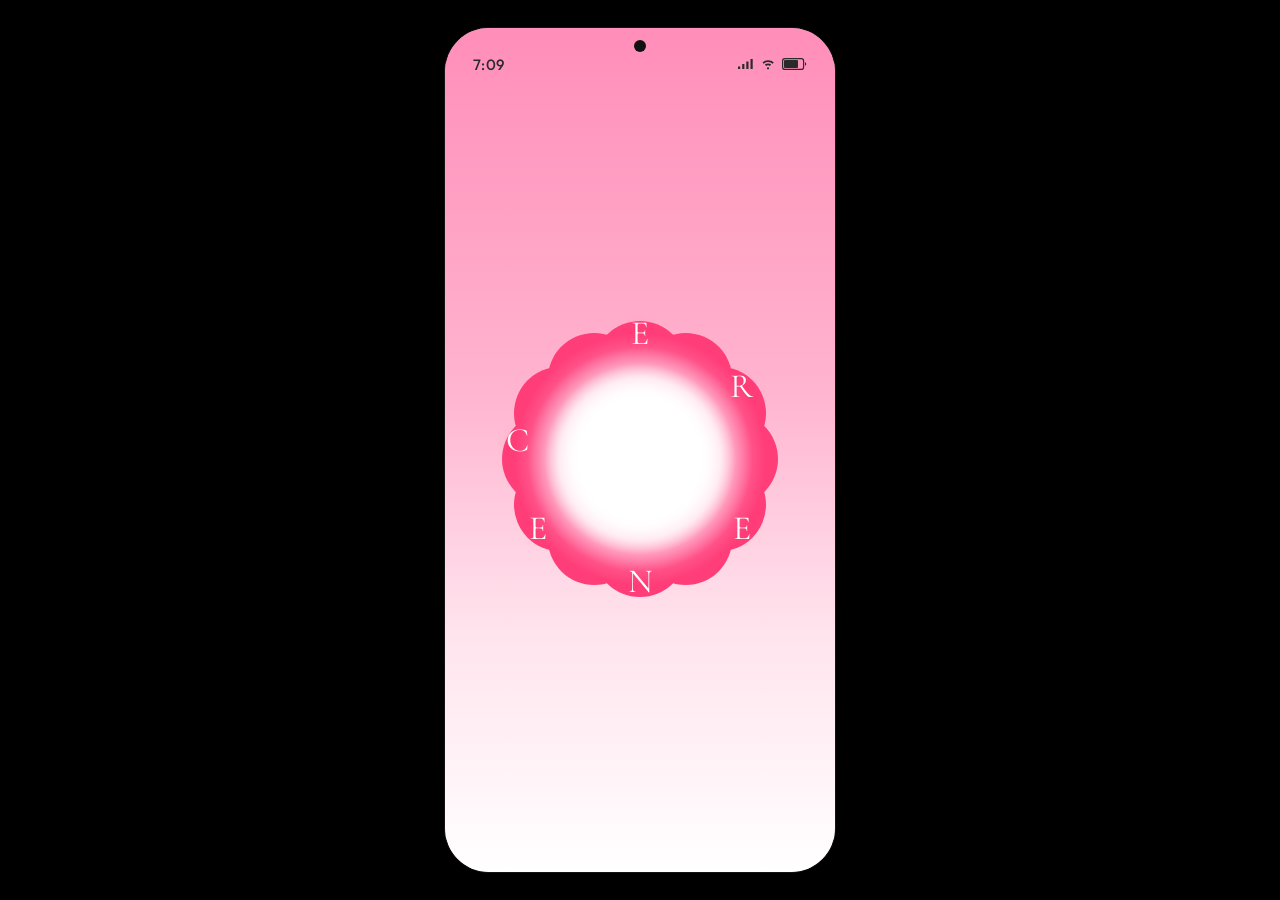
==== commit 721c8889: "Restore the original light pink CERENE screens. Co-authored-by: Cursor <cursoragent@cursor.com>" ====
--- a/cerene/index.html
+++ b/cerene/index.html
@@ -8,91 +8,12 @@
   <link rel="preconnect" href="https://fonts.gstatic.com" crossorigin>
   <link href="https://fonts.googleapis.com/css2?family=Cormorant+Garamond:ital,wght@0,500;0,600;1,500&family=Outfit:wght@400;500;600&display=swap" rel="stylesheet">
   <style>
-    :root {
-      --slate-1: #111113;
-      --slate-2: #18191b;
-      --slate-3: #212225;
-      --slate-4: #272a2d;
-      --slate-5: #2e3135;
-      --slate-6: #363a3f;
-      --slate-7: #43484e;
-      --slate-8: #5a6169;
-      --slate-11: #b0b4ba;
-      --slate-12: #edeef0;
-      --red-9: #ff2d78;
-      --red-10: #e2185b;
-      --red-11: #ff7eae;
-      --red-12: #ffd0e2;
-      --pink-1: var(--slate-1);
-      --pink-2: var(--slate-2);
-      --pink-5: var(--slate-4);
-      --pink-7: var(--red-11);
-      --pink-9: var(--red-9);
-      --pink-10: var(--red-10);
-      --pink-11: var(--red-11);
-      --pink-12: var(--red-12);
-      --mauve-1: var(--slate-3);
-      --mauve-11: var(--slate-11);
-      --mauve-12: var(--slate-12);
-      --white: #ffffff;
-      --green-4: #d3f2dd;
-      --green-11: #218358;
-      --radius-pill: 999px;
-      --radius-card: 18px;
-      --radius-sheet: 28px;
-      --radius-control: 12px;
-      --space-sm: 8px;
-      --space-md: 16px;
-      --space-lg: 22px;
-      --color-bg-canvas: var(--slate-1);
-      --color-bg-screen: var(--slate-1);
-      --color-bg-surface: var(--slate-3);
-      --color-bg-brand: var(--red-9);
-      --color-bg-brand-strong: var(--red-10);
-      --color-bg-inverse: var(--slate-12);
-      --color-text-primary: var(--slate-12);
-      --color-text-inverse: var(--white);
-      --color-text-brand: var(--red-11);
-      --color-text-muted: var(--slate-11);
-      --color-border-default: var(--slate-6);
-      --color-status-success: var(--green-4);
-      --color-status-success-ink: var(--green-11);
-      --button-primary-bg: var(--red-9);
-      --button-primary-fg: var(--white);
-      --button-primary-bg-hover: var(--slate-12);
-      --button-primary-fg-hover: var(--slate-1);
-      --button-brand-bg: var(--color-bg-brand);
-      --button-brand-fg: var(--color-text-inverse);
-      --button-radius: var(--radius-pill);
-      --field-bg: var(--color-bg-surface);
-      --field-fg: var(--color-text-muted);
-      --field-radius: var(--radius-pill);
-      --choice-bg: var(--slate-3);
-      --choice-fg: var(--slate-12);
-      --choice-bg-selected: var(--color-bg-brand);
-      --choice-fg-selected: var(--color-text-inverse);
-      --choice-radius: var(--radius-sheet);
-      --task-bg: var(--color-bg-surface);
-      --task-fg: var(--color-text-primary);
-      --task-accent: var(--color-text-brand);
-      --task-radius: var(--radius-card);
-      --success-bg: var(--color-bg-surface);
-      --success-fg: var(--color-text-primary);
-      --success-muted: var(--color-text-muted);
-      --success-seal: var(--color-status-success);
-      --success-seal-ink: var(--color-status-success-ink);
-      --success-radius: var(--radius-sheet);
-      --icon-button-bg: var(--color-bg-surface);
-      --icon-button-fg: var(--color-text-primary);
-      --icon-button-border: var(--color-border-default);
-      --icon-button-radius: var(--radius-pill);
-    }
     * { box-sizing: border-box; }
     html, body {
       margin: 0;
       height: 100%;
-      background: var(--color-bg-canvas);
-      color: var(--color-text-primary);
+      background: #000;
+      color: #2a2a2a;
       font-family: Outfit, Futura, "Trebuchet MS", sans-serif;
     }
     body {
@@ -107,8 +28,8 @@
       overflow: hidden;
       position: relative;
       background:
-        radial-gradient(circle at 50% 42%, rgba(255, 45, 120, 0.22), transparent 46%),
-        linear-gradient(180deg, #18191b 0%, #111113 100%);
+        radial-gradient(circle at 50% 46%, #fff 0%, rgba(255,255,255,0.55) 18%, rgba(255,255,255,0) 46%),
+        linear-gradient(180deg, #f6b7cb 0%, #f8c9d6 28%, #fff 58%, #fde8ee 100%);
       box-shadow: 0 0 0 1px rgba(255,255,255,0.08);
     }
     .status {
@@ -159,7 +80,7 @@
       z-index: 2;
     }
     .screen[data-screen="splash"] {
-      background: linear-gradient(180deg, #18191b 0%, #111113 100%);
+      background: linear-gradient(180deg, #ff8eb9 0%, #ffb3ce 42%, #ffe4ee 72%, #fff 100%);
     }
     @property --ang {
       syntax: "<angle>";
@@ -181,7 +102,7 @@
       inset: 0;
       z-index: 2;
       overflow: hidden;
-      background: var(--slate-1);
+      background: #e4e4e4;
       transition: background-color 0.45s ease;
     }
     .petal {
@@ -192,7 +113,7 @@
       width: var(--w);
       height: var(--h);
       border-radius: 50%;
-      background: var(--color-bg-brand);
+      background: #e2185b;
       box-shadow: 0 0 0 2px rgba(255,255,255,0.92);
       transform: translate(-50%, -50%) rotate(calc(var(--a) + var(--ang))) translateY(var(--d)) rotate(calc(var(--r) + var(--ang))) scale(var(--s));
     }
@@ -252,7 +173,7 @@
       display: grid;
       place-items: center;
       margin: 0;
-      color: var(--color-text-brand);
+      color: #e2185b;
       font-family: "Cormorant Garamond", Georgia, serif;
       font-weight: 600;
       font-size: 34px;
@@ -328,16 +249,12 @@
       font-weight: 500;
     }
     .btn-dark {
-      background: var(--button-primary-bg);
-      color: var(--button-primary-fg);
-    }
-    .btn-dark:hover {
-      background: var(--button-primary-bg-hover);
-      color: var(--button-primary-fg-hover);
+      background: #1c1c1c;
+      color: #fff;
     }
     .screen[data-screen="login"] {
       justify-content: center;
-      background: var(--slate-1);
+      background: #ffc2d4 url("login-bg.jpg") center / cover no-repeat;
     }
     .login {
       width: 100%;
@@ -359,28 +276,28 @@
       height: 52px;
       margin: 0 0 14px;
       border: 0;
-      border-radius: var(--field-radius);
-      background: color-mix(in srgb, var(--field-bg) 55%, transparent);
+      border-radius: 999px;
+      background: rgba(255,255,255,0.55);
       text-align: center;
       font: 400 15px/1 Outfit, sans-serif;
-      color: var(--field-fg);
+      color: #8a6570;
       outline: none;
     }
-    .field::placeholder { color: var(--slate-8); }
+    .field::placeholder { color: #b08996; }
     .signup {
       width: 100%;
       height: 52px;
       margin-top: 2px;
-      border-radius: var(--button-radius);
-      background: var(--button-primary-bg);
-      color: var(--button-primary-fg);
+      border-radius: 999px;
+      background: #1c1c1c;
+      color: #fff;
       letter-spacing: 0.18em;
       font-size: 14px;
       transition: background 0.2s ease, color 0.2s ease;
     }
     .signup:hover {
-      background: var(--button-primary-bg-hover);
-      color: var(--button-primary-fg-hover);
+      background: #fff;
+      color: #1c1c1c;
     }
     .or {
       width: 100%;
@@ -389,13 +306,13 @@
       grid-template-columns: 1fr auto 1fr;
       align-items: center;
       gap: 12px;
-      color: var(--color-text-muted);
+      color: #9a7d86;
       font-size: 13px;
     }
     .or::before, .or::after {
       content: "";
       height: 1px;
-      background: var(--slate-6);
+      background: rgba(120, 80, 90, 0.28);
     }
     .socials {
       display: flex;
@@ -405,7 +322,7 @@
       width: 46px;
       height: 46px;
       border-radius: 50%;
-      background: var(--slate-3);
+      background: rgba(255,255,255,0.72);
       display: grid;
       place-items: center;
     }
@@ -413,23 +330,23 @@
       align-items: stretch;
       justify-content: flex-start;
       padding: 72px 22px 28px;
-      background: var(--color-bg-screen);
-      color: var(--color-text-primary);
+      background: #fff;
+      color: #ff2d78;
     }
     .survey-back {
       width: 36px;
       height: 36px;
       margin: 0 0 22px;
-      border-radius: var(--icon-button-radius);
-      border: 1.5px solid var(--icon-button-border);
-      background: var(--icon-button-bg);
-      color: var(--icon-button-fg);
+      border-radius: 50%;
+      border: 1.5px solid #1c1c1c;
+      background: #fff;
+      color: #1c1c1c;
       display: grid;
       place-items: center;
     }
     .survey h2 {
       margin: 0 0 18px;
-      color: var(--color-text-brand);
+      color: #ff2d78;
       font-size: 22px;
       font-weight: 600;
       line-height: 1.28;
@@ -439,10 +356,10 @@
       margin: 0 0 26px;
       padding: 16px 18px;
       border-radius: 18px;
-      background: var(--slate-3);
-      color: var(--color-text-brand);
+      background: #fff;
+      color: #ff4d8a;
       font-size: 15px;
-      box-shadow: 0 8px 18px rgba(0, 0, 0, 0.28);
+      box-shadow: 0 8px 18px rgba(170, 90, 110, 0.12);
     }
     .choices {
       display: flex;
@@ -452,27 +369,27 @@
     .choice {
       width: 100%;
       padding: 16px 18px;
-      border-radius: var(--choice-radius);
-      background: var(--choice-bg);
-      color: var(--choice-fg);
+      border-radius: 28px;
+      background: #fff;
+      color: #ff2d78;
       font-size: 16px;
       font-weight: 500;
       line-height: 1.35;
       text-align: left;
-      box-shadow: 0 10px 22px rgba(0, 0, 0, 0.28);
+      box-shadow: 0 10px 22px rgba(170, 90, 110, 0.14);
       outline: none;
     }
     .choice.selected {
-      background: var(--choice-bg-selected);
-      color: var(--choice-fg-selected);
-      box-shadow: 0 10px 22px rgba(255, 45, 120, 0.28);
+      background: #ff7eae;
+      color: #fff;
+      box-shadow: 0 10px 22px rgba(255, 120, 160, 0.28);
     }
     .survey-next {
       margin-top: auto;
       height: 52px;
-      border-radius: var(--button-radius);
-      background: var(--button-brand-bg);
-      color: var(--button-brand-fg);
+      border-radius: 999px;
+      background: #ff7eae;
+      color: #fff;
       font-size: 16px;
       font-weight: 500;
     }
@@ -481,9 +398,9 @@
       padding: 0;
       align-items: stretch;
       background:
-        radial-gradient(ellipse 70% 42% at 82% 12%, rgba(255, 45, 120, 0.28), transparent 58%),
-        radial-gradient(ellipse 80% 48% at 12% 82%, rgba(255,255,255,0.05), transparent 60%),
-        linear-gradient(160deg, #18191b 0%, #111113 48%, #1a1213 100%);
+        radial-gradient(ellipse 70% 42% at 82% 12%, rgba(255,255,255,0.92), transparent 58%),
+        radial-gradient(ellipse 80% 48% at 12% 82%, rgba(255,255,255,0.8), transparent 60%),
+        linear-gradient(160deg, #ffb3cc 0%, #ff7aa8 42%, #ffc2d6 68%, #ff6f9f 100%);
     }
     .screen[data-screen="home"]::before {
       content: "";
@@ -492,7 +409,7 @@
       z-index: 1;
       pointer-events: none;
       opacity: 0.35;
-      mix-blend-mode: overlay;
+      mix-blend-mode: multiply;
       background-image: url("data:image/svg+xml,%3Csvg xmlns='http://www.w3.org/2000/svg' width='140' height='140'%3E%3Cfilter id='n'%3E%3CfeTurbulence type='fractalNoise' baseFrequency='.8' numOctaves='2' stitchTiles='stitch'/%3E%3C/filter%3E%3Crect width='140' height='140' filter='url(%23n)' opacity='.55'/%3E%3C/svg%3E");
     }
     .home-scroll {
@@ -506,8 +423,8 @@
     .home-scroll::-webkit-scrollbar { display: none; }
 
     .screen[data-screen="homework"] {
-      background: var(--color-bg-screen);
-      color: var(--color-text-primary);
+      background: #fff;
+      color: #1c1c1c;
       padding: 0;
       align-items: stretch;
       overflow: hidden;
@@ -526,9 +443,9 @@
     .hw-back {
       width: 42px;
       height: 42px;
-      border-radius: var(--icon-button-radius);
-      border: 1.5px solid var(--icon-button-border);
-      background: var(--icon-button-bg);
+      border-radius: 50%;
+      border: 1.5px solid #1c1c1c;
+      background: #fff;
       display: grid;
       place-items: center;
       cursor: pointer;
@@ -549,21 +466,20 @@
       font-weight: 700;
       letter-spacing: -0.04em;
     }
-    .hw-month span { color: var(--color-text-brand); }
+    .hw-month span { color: #ff4d86; }
     .hw-days-row { display: flex; gap: 10px; margin-top: 14px; }
     .hw-pill, .hw-add {
       height: 40px;
       border-radius: 999px;
-      border: 1.5px solid var(--color-border-default);
-      background: var(--color-bg-surface);
-      color: var(--color-text-primary);
+      border: 1.5px solid #1c1c1c;
+      background: #fff;
       font-family: Outfit, sans-serif;
       font-size: 16px;
       cursor: pointer;
     }
     .hw-pill { padding: 0 22px; }
-    .hw-pill.soft { background: var(--slate-5); border-color: transparent; }
-    .hw-pill.on { background: var(--color-bg-brand); border-color: transparent; color: #fff; }
+    .hw-pill.soft { background: #ffd0e2; border-color: transparent; }
+    .hw-pill.on { background: #ff2d78; border-color: transparent; color: #fff; }
     .hw-add { width: 40px; font-size: 22px; line-height: 1; }
     .hw-list { flex: 1; overflow: auto; margin-top: 8px; padding-bottom: 8px; }
     .hw-list::-webkit-scrollbar { display: none; }
@@ -582,7 +498,7 @@
     .hw-plus {
       border: 0;
       background: transparent;
-      color: var(--color-text-brand);
+      color: #ff2d78;
       font-size: 28px;
       line-height: 1;
       cursor: pointer;
@@ -601,12 +517,12 @@
       text-align: left;
       cursor: pointer;
       font-family: Outfit, sans-serif;
-      color: var(--task-fg);
-    }
-    .hw-task.tonight { background: var(--pink-5); border: 0; }
-    .hw-task.week { background: var(--task-bg); border: 2px solid var(--pink-7); }
-    .hw-task.done { background: var(--color-bg-brand-strong); border-color: transparent; color: var(--color-text-inverse); }
-    .hw-task.linked { box-shadow: 0 0 0 3px var(--pink-11); }
+      color: #1c1c1c;
+    }
+    .hw-task.tonight { background: #ffd0e2; border: 0; }
+    .hw-task.week { background: #fff; border: 2px solid #ff7eae; }
+    .hw-task.done { background: #ff2d78; border-color: transparent; color: #fff; }
+    .hw-task.linked { box-shadow: 0 0 0 3px #e2185b; }
     .hw-check {
       width: 22px;
       height: 22px;
@@ -616,7 +532,7 @@
       display: grid;
       place-items: center;
     }
-    .hw-task.week .hw-check { border-color: var(--slate-7); background: var(--slate-2); }
+    .hw-task.week .hw-check { border-color: #d7d7d7; background: #fff; }
     .hw-task.done .hw-check { background: #fff; border-color: #fff; }
     .hw-check svg { width: 14px; height: 14px; opacity: 0; }
     .hw-task.done .hw-check svg { opacity: 1; }
@@ -627,24 +543,24 @@
       width: 46px;
       height: 46px;
       border-radius: 50%;
-      background: var(--slate-12);
-      color: var(--slate-1);
+      background: #fff;
+      color: #1c1c1c;
       display: flex;
       flex-direction: column;
       align-items: center;
       justify-content: center;
       line-height: 1;
     }
-    .hw-task.week .hw-due { border: 2px solid var(--pink-7); }
+    .hw-task.week .hw-due { border: 2px solid #ff7eae; }
     .hw-task.done .hw-due { border: 0; }
     .hw-due b { font-size: 18px; font-weight: 650; }
     .hw-due i {
       font-style: normal;
       font-size: 9px;
-      color: var(--red-9);
+      color: #ff4d86;
       margin-top: -2px;
     }
-    .hw-more { color: var(--color-text-brand); font-size: 18px; letter-spacing: 1px; }
+    .hw-more { color: #ff4d86; font-size: 18px; letter-spacing: 1px; }
     .hw-task.done .hw-more { color: #fff; }
     .hw-foot {
       display: grid;
@@ -673,7 +589,7 @@
       padding: 0;
       border: 0;
       border-radius: 50%;
-      background: var(--slate-4);
+      background: #f4f4f4;
       overflow: hidden;
       opacity: 0.38;
       filter: grayscale(0.35);
@@ -688,7 +604,7 @@
     .streak-step.lit {
       opacity: 1;
       filter: none;
-      box-shadow: 0 0 0 2px var(--red-11), 0 0 10px 2px rgba(255, 45, 120, 0.75);
+      box-shadow: 0 0 0 2px #fff, 0 0 10px 2px rgba(255, 140, 180, 0.75);
     }
     .streak-step.now {
       width: 50px;
@@ -696,14 +612,14 @@
       animation: streak-glow 1.35s ease-in-out infinite;
     }
     @keyframes streak-glow {
-      0%, 100% { box-shadow: 0 0 0 2px var(--red-11), 0 0 10px 2px rgba(255, 45, 120, 0.55); }
+      0%, 100% { box-shadow: 0 0 0 2px #fff, 0 0 10px 2px rgba(255, 77, 134, 0.55); }
       50% { box-shadow: 0 0 0 3px #fff, 0 0 22px 8px rgba(255, 45, 120, 0.95); }
     }
     .streak-points {
       margin: 0 0 1px;
       min-width: 46px;
       text-align: right;
-      color: var(--color-text-brand);
+      color: #ff2d78;
       font-family: Outfit, sans-serif;
       font-size: 18px;
       font-weight: 700;
@@ -717,7 +633,7 @@
       position: relative;
       height: 14px;
       border-radius: 999px;
-      background: var(--slate-5);
+      background: #e6e6e6;
       overflow: hidden;
     }
     .hw-fill {
@@ -725,7 +641,7 @@
       height: 100%;
       width: 0%;
       border-radius: inherit;
-      background: var(--color-bg-brand);
+      background: #ff2d78;
       transition: width 0.35s ease;
     }
     .hw-celebrate {
@@ -744,8 +660,8 @@
       z-index: 6;
       padding: 32px 22px 20px;
       text-align: center;
-      background: var(--success-bg);
-      border-radius: var(--success-radius);
+      background: #fff;
+      border-radius: 28px;
       box-shadow: 0 18px 50px rgba(30, 20, 40, 0.16);
     }
     .success-seal {
@@ -756,7 +672,7 @@
     .success-seal svg { width: 100%; height: 100%; display: block; }
     .success-sheet h2 {
       margin: 0;
-      color: var(--success-fg);
+      color: #1c1c1c;
       font-family: Outfit, Futura, "Trebuchet MS", sans-serif;
       font-size: 28px;
       font-weight: 600;
@@ -765,7 +681,7 @@
     .success-sheet p {
       margin: 8px auto 22px;
       max-width: 230px;
-      color: var(--success-muted);
+      color: #9a9aa2;
       font-family: Outfit, Futura, "Trebuchet MS", sans-serif;
       font-size: 15px;
       font-weight: 400;
@@ -775,15 +691,15 @@
       width: 100%;
       height: 48px;
       border: 0;
-      border-radius: var(--radius-control);
-      background: var(--button-primary-bg);
-      color: var(--button-primary-fg);
+      border-radius: 12px;
+      background: #1c1c1c;
+      color: #fff;
       font-family: Outfit, Futura, "Trebuchet MS", sans-serif;
       font-size: 16px;
       font-weight: 500;
       cursor: pointer;
     }
-    .success-done:hover { background: var(--red-10); }
+    .success-done:hover { background: #333; }
     .hw-celebrate-back {
       position: absolute;
       top: 58px;
@@ -856,8 +772,8 @@
     .hw-celebrate .hw-foot { display: none; }
     .hw-celebrate .hw-bar { background: rgba(255, 255, 255, 0.45); }
     .screen[data-screen="schedule"] {
-      background: var(--color-bg-screen);
-      color: var(--color-text-primary);
+      background: #fff;
+      color: #1c1c1c;
       padding: 0;
       align-items: stretch;
       overflow: hidden;
@@ -880,7 +796,7 @@
       justify-items: center;
       gap: 6px;
       padding: 0;
-      color: var(--color-text-muted);
+      color: #c4a8b2;
       font-family: Outfit, sans-serif;
       font-size: 11px;
     }
@@ -890,20 +806,20 @@
       border-radius: 50%;
       display: grid;
       place-items: center;
-      background: var(--slate-4);
-      color: var(--color-text-primary);
+      background: #ffd0e2;
+      color: #1c1c1c;
       font-size: 14px;
       font-weight: 650;
     }
-    .date.on { color: var(--red-11); }
-    .date.on b { background: var(--red-9); color: #fff; }
+    .date.on { color: #ff2d55; }
+    .date.on b { background: #ff2d55; color: #fff; }
     .day-board { flex: 1; min-height: 0; margin-top: 16px; }
     .tl {
       position: relative;
       height: 100%;
       padding: 18px 12px 16px;
       border-radius: 28px;
-      background: linear-gradient(165deg, #212225 0%, #18191b 58%, #2a1614 100%);
+      background: linear-gradient(165deg, #fff 0%, #ffe8f0 42%, #ffc2d6 100%);
     }
     .tl-row {
       position: relative;
@@ -913,9 +829,9 @@
       align-items: center;
       height: 78px;
     }
-    .tl-row.linked { background: rgba(255, 45, 120, 0.16); border-radius: 16px; }
+    .tl-row.linked { background: rgba(255, 77, 134, 0.16); border-radius: 16px; }
     .tl-time, .tl-name {
-      color: var(--color-text-brand);
+      color: #ff4d86;
       font-family: Outfit, sans-serif;
     }
     .tl-time { font-size: 13px; }
@@ -926,14 +842,14 @@
       height: 34px;
       border-radius: 50%;
       background: #fff;
-      box-shadow: 0 8px 18px rgba(0, 0, 0, 0.35);
+      box-shadow: 0 8px 18px rgba(255, 130, 170, 0.28);
     }
     .tl-node.pink {
       width: 16px;
       height: 16px;
       border-radius: 50%;
-      background: radial-gradient(circle at 35% 30%, #fff, #ff7eae 46%, #ff2d78);
-      box-shadow: 0 0 12px rgba(255, 45, 120, 0.7);
+      background: radial-gradient(circle at 35% 30%, #fff, #ffb3cc 46%, #ff7aa8);
+      box-shadow: 0 0 12px rgba(255, 150, 185, 0.7);
     }
     .tl-rail, .tl-capsule { position: absolute; z-index: 0; }
     .tl-rail {
@@ -941,19 +857,19 @@
       top: 36px;
       width: 2px;
       border-radius: 999px;
-      background: linear-gradient(var(--slate-6), var(--red-9));
+      background: linear-gradient(#fff, #ffd0e2);
     }
     .tl-capsule {
       left: 53px;
       width: 34px;
       border-radius: 20px;
-      background: linear-gradient(180deg, var(--pink-7) 0%, var(--pink-9) 34%, var(--pink-11) 68%, var(--pink-12) 100%);
+      background: linear-gradient(180deg, #ffb3cc 0%, #ff4d86 34%, #e2185b 68%, #9d1248 100%);
     }
     .tl-tick {
       width: 28px;
       height: 28px;
       border-radius: 50%;
-      border: 2px solid var(--red-9);
+      border: 2px solid #ff4d86;
       background: transparent;
       display: grid;
       place-items: center;
@@ -966,7 +882,7 @@
       margin: 0;
       padding-top: 48px;
       text-align: center;
-      color: var(--color-text-brand);
+      color: #e2185b;
       font-family: Outfit, sans-serif;
     }
     .sched-flame {
@@ -974,8 +890,8 @@
       height: 42px;
       margin-top: 12px;
       border-radius: 50%;
-      border: 1.5px solid var(--slate-6);
-      background: var(--slate-3);
+      border: 1.5px solid #d5d5d5;
+      background: #fff;
       display: grid;
       place-items: center;
       padding: 0;
@@ -1025,10 +941,10 @@
       margin-top: calc(min(var(--h), 68px) / -2);
       padding: 4px;
       border-radius: 8px;
-      background: rgba(237, 238, 240, var(--o));
-      color: var(--slate-1);
-      box-shadow: 0 10px 18px rgba(0, 0, 0, 0.28);
+      background: rgba(255,255,255,var(--o));
+      box-shadow: 0 10px 18px rgba(180, 70, 110, 0.12);
       transform: rotate(var(--tilt));
+      color: #e2185b;
       font-family: Outfit, sans-serif;
       font-size: 8px;
       font-weight: 600;
@@ -1063,7 +979,7 @@
     }
     .welcome-center p {
       margin: 0;
-      color: var(--color-text-brand);
+      color: #e2185b;
       font-family: "Cormorant Garamond", Georgia, serif;
       font-weight: 600;
       font-size: 26px;
@@ -1153,8 +1069,8 @@
       align-items: center;
       padding: 12px 14px;
       border-radius: 16px;
-      background: var(--slate-3);
-      color: var(--color-text-primary);
+      background: rgba(255,255,255,0.88);
+      color: #1c1c1c;
       text-align: left;
       font-size: inherit;
     }
@@ -1163,13 +1079,13 @@
       width: 10px;
       height: 10px;
       border-radius: 50%;
-      background: var(--dot, var(--red-9));
+      background: var(--dot, #ff4d86);
     }
     .help-plan strong { display: block; font-size: 14px; font-weight: 600; }
-    .help-plan small { color: var(--color-text-muted); font-size: 12px; }
+    .help-plan small { color: #a33b62; font-size: 12px; }
     .help-plan em {
       font-style: normal;
-      color: var(--color-text-brand);
+      color: #e2185b;
       font-size: 12px;
       font-weight: 600;
     }
@@ -1184,21 +1100,21 @@
       width: 100%;
       border: 0;
       border-radius: 18px;
-      background: var(--slate-3);
+      background: #fff;
       text-align: left;
       padding: 14px 16px;
       display: flex;
       align-items: center;
       gap: 12px;
-      box-shadow: 0 12px 24px rgba(0, 0, 0, 0.28);
-    }
-    .cal-card b { display: block; color: var(--color-text-primary); font-size: 15px; font-weight: 650; }
-    .cal-card small { display: block; margin-top: 2px; color: var(--color-text-muted); font-size: 12px; line-height: 1.3; }
+      box-shadow: 0 12px 24px rgba(180, 40, 80, 0.16);
+    }
+    .cal-card b { display: block; color: #1c1c1c; font-size: 15px; font-weight: 650; }
+    .cal-card small { display: block; margin-top: 2px; color: #a33b62; font-size: 12px; line-height: 1.3; }
     .g-mark { font-size: 18px; font-weight: 700; letter-spacing: -0.04em; white-space: nowrap; flex: none; }
     .g-mark b { display: inline; font-size: 18px; font-weight: 700; }
     .screen[data-screen="calendar"] {
-      background: var(--color-bg-screen);
-      color: var(--color-text-primary);
+      background: #fff;
+      color: #1c1c1c;
       padding: 0;
       align-items: stretch;
     }
@@ -1210,15 +1126,15 @@
     }
     .cal-lead {
       margin: 18px 0 0;
-      color: var(--color-text-muted);
+      color: #7a6570;
       font-size: 14px;
       line-height: 1.4;
     }
     .cal-options { display: grid; gap: 10px; margin-top: 18px; }
     .cal-option {
       width: 100%;
-      border: 1.5px solid var(--slate-6);
-      background: var(--slate-3);
+      border: 1.5px solid #ffd0e2;
+      background: #fff;
       border-radius: 16px;
       padding: 14px 14px;
       text-align: left;
@@ -1227,7 +1143,7 @@
       gap: 12px;
       align-items: center;
     }
-    .cal-option.on { background: var(--color-bg-brand); border-color: transparent; color: #fff; }
+    .cal-option.on { background: #ff2d78; border-color: transparent; color: #fff; }
     .cal-option strong { display: block; font-size: 15px; }
     .cal-option small { display: block; margin-top: 2px; font-size: 12px; opacity: 0.75; }
     .cal-option > span:last-child {
@@ -1237,14 +1153,14 @@
       border: 1.5px solid currentColor;
       flex: none;
     }
-    .cal-option.on > span:last-child { background: #fff; border-color: #fff; box-shadow: inset 0 0 0 5px var(--pink-9); }
+    .cal-option.on > span:last-child { background: #fff; border-color: #fff; box-shadow: inset 0 0 0 5px #ff2d78; }
     .cal-connect {
       margin-top: auto;
       height: 52px;
       border: 0;
       border-radius: 999px;
-      background: var(--button-primary-bg);
-      color: var(--button-primary-fg);
+      background: #1c1c1c;
+      color: #fff;
       letter-spacing: 0.08em;
       font-size: 14px;
     }
@@ -1262,7 +1178,7 @@
       gap: 12px;
       font-size: 14px;
     }
-    .cal-preview span { color: var(--color-text-brand); }
+    .cal-preview span { color: #e2185b; }
     .task-page {
       padding: 78px 26px 40px;
     }
@@ -1270,14 +1186,14 @@
       display: flex;
       align-items: center;
       justify-content: space-between;
-      color: var(--color-text-brand);
+      color: #d56b8c;
       font-size: 15px;
     }
     .task-add {
       width: 32px;
       height: 32px;
       background: transparent;
-      color: var(--color-text-brand);
+      color: #d56b8c;
       font-size: 26px;
       line-height: 1;
     }
@@ -1291,15 +1207,15 @@
       min-height: 168px;
       margin: 0 8px 34px;
       padding: 22px 18px;
-      background: var(--slate-3);
+      background: #fff;
       border-radius: 18px 22px 20px 20px;
-      box-shadow: 0 14px 24px rgba(0, 0, 0, 0.28);
+      box-shadow: 0 14px 24px rgba(180, 70, 110, 0.12);
       transform: rotate(var(--tilt));
       transition: transform 0.28s ease, box-shadow 0.28s ease;
     }
     .folder:hover {
       transform: rotate(0deg) translateY(-10px) scale(1.045);
-      box-shadow: 0 24px 40px rgba(0, 0, 0, 0.4);
+      box-shadow: 0 24px 40px rgba(214, 50, 110, 0.28);
       z-index: 2;
     }
     .folder::before {
@@ -1309,7 +1225,7 @@
       right: 22px;
       width: 78px;
       height: 20px;
-      background: var(--slate-3);
+      background: #fff;
       border-radius: 12px 12px 0 0;
     }
     .tab-note {
@@ -1321,17 +1237,17 @@
       height: 22px;
       padding: 0 6px;
       border-radius: 999px;
-      background: var(--color-bg-brand);
+      background: #e2185b;
       color: #fff;
       font-size: 12px;
       font-weight: 600;
       display: grid;
       place-items: center;
-      box-shadow: 0 6px 12px rgba(255, 45, 120, 0.35);
+      box-shadow: 0 6px 12px rgba(200, 30, 80, 0.35);
     }
     .folder h3 {
       margin: 0;
-      color: var(--color-text-brand);
+      color: #e2185b;
       font-size: 16px;
       font-weight: 500;
     }
@@ -1351,7 +1267,7 @@
       min-height: 72px;
       padding: 7px 6px;
       border-radius: 10px;
-      box-shadow: 0 8px 14px rgba(0, 0, 0, 0.28);
+      box-shadow: 0 8px 14px rgba(120, 40, 70, 0.12);
       transform: rotate(var(--n));
       color: #fff;
       font-size: 9px;
@@ -1388,15 +1304,15 @@
       <span id="clock">9:30</span>
       <span class="status-icons" aria-hidden="true">
         <svg width="17" height="12" viewBox="0 0 17 12" fill="none">
-          <path d="M1 8.5h2.2V11H1V8.5Zm4.2-2.4h2.2V11H5.2V6.1Zm4.1-2.5h2.2V11H9.3V3.6Zm4.2-2.6H15.7V11h-2.2V1Z" fill="#edeef0"/>
+          <path d="M1 8.5h2.2V11H1V8.5Zm4.2-2.4h2.2V11H5.2V6.1Zm4.1-2.5h2.2V11H9.3V3.6Zm4.2-2.6H15.7V11h-2.2V1Z" fill="#2a2a2a"/>
         </svg>
         <svg width="16" height="12" viewBox="0 0 16 12" fill="none">
-          <path d="M8 2.2c2.2 0 4.2.8 5.8 2.2l-1.2 1.3A6.4 6.4 0 0 0 8 4.1c-1.6 0-3.1.6-4.3 1.6L2.5 4.4A8.2 8.2 0 0 1 8 2.2Zm0 3.2c1.2 0 2.3.4 3.2 1.2L9.9 8A3.2 3.2 0 0 0 8 7.2c-.7 0-1.4.2-1.9.7L4.8 6.6A4.9 4.9 0 0 1 8 5.4ZM8 9.2a1.1 1.1 0 1 1 0 2.2 1.1 1.1 0 0 1 0-2.2Z" fill="#edeef0"/>
+          <path d="M8 2.2c2.2 0 4.2.8 5.8 2.2l-1.2 1.3A6.4 6.4 0 0 0 8 4.1c-1.6 0-3.1.6-4.3 1.6L2.5 4.4A8.2 8.2 0 0 1 8 2.2Zm0 3.2c1.2 0 2.3.4 3.2 1.2L9.9 8A3.2 3.2 0 0 0 8 7.2c-.7 0-1.4.2-1.9.7L4.8 6.6A4.9 4.9 0 0 1 8 5.4ZM8 9.2a1.1 1.1 0 1 1 0 2.2 1.1 1.1 0 0 1 0-2.2Z" fill="#2a2a2a"/>
         </svg>
         <svg width="25" height="12" viewBox="0 0 25 12" fill="none">
-          <rect x="0.6" y="0.6" width="21" height="10.8" rx="2.2" stroke="#edeef0" stroke-width="1.2"/>
-          <rect x="2" y="2" width="14" height="8" rx="1" fill="#edeef0"/>
-          <path d="M23 4.2v3.6c.7-.3 1.2-1 1.2-1.8S23.7 4.5 23 4.2Z" fill="#edeef0"/>
+          <rect x="0.6" y="0.6" width="21" height="10.8" rx="2.2" stroke="#2a2a2a" stroke-width="1.2"/>
+          <rect x="2" y="2" width="14" height="8" rx="1" fill="#2a2a2a"/>
+          <path d="M23 4.2v3.6c.7-.3 1.2-1 1.2-1.8S23.7 4.5 23 4.2Z" fill="#2a2a2a"/>
         </svg>
       </span>
     </div>
@@ -1602,7 +1518,7 @@
       <div class="hw">
         <div class="hw-head">
           <button class="hw-back" type="button" aria-label="Back">
-            <svg viewBox="0 0 24 24" fill="none" stroke="var(--color-text-primary)" stroke-width="1.8" aria-hidden="true"><path d="M15 5 8 12l7 7"/></svg>
+            <svg viewBox="0 0 24 24" fill="none" stroke="#1c1c1c" stroke-width="1.8" aria-hidden="true"><path d="M15 5 8 12l7 7"/></svg>
           </button>
           <h2>Homework</h2>
           <span></span>
@@ -1666,7 +1582,7 @@
       </div>
       <div class="hw-celebrate">
         <button class="hw-back hw-celebrate-back" type="button" aria-label="Back to home">
-          <svg viewBox="0 0 24 24" fill="none" stroke="var(--color-text-primary)" stroke-width="1.8" aria-hidden="true"><path d="M15 5 8 12l7 7"/></svg>
+          <svg viewBox="0 0 24 24" fill="none" stroke="#1c1c1c" stroke-width="1.8" aria-hidden="true"><path d="M15 5 8 12l7 7"/></svg>
         </button>
         <img src="week-complete.png" alt="">
         <div class="confetti" aria-hidden="true">
@@ -1674,14 +1590,14 @@
           <i style="--x:11%;--c:#ffd166;--t:3.2s;--wait:-1.1s;--w:10px;--h:10px;--r:50%;--drift:-14px"></i>
           <i style="--x:18%;--c:#ffe14a;--t:2.4s;--wait:-.6s;--drift:8px"></i>
           <i style="--x:25%;--c:#7ddea5;--t:3s;--wait:-1.8s;--w:7px;--h:16px;--drift:-20px"></i>
-          <i style="--x:32%;--c:var(--pink-9);--t:2.2s;--wait:-.4s;--drift:16px"></i>
+          <i style="--x:32%;--c:#e2185b;--t:2.2s;--wait:-.4s;--drift:16px"></i>
           <i style="--x:39%;--c:#7ec8ff;--t:3.4s;--wait:-2.2s;--w:11px;--h:11px;--r:50%;--drift:-10px"></i>
           <i style="--x:46%;--c:#ff8ab5;--t:2.6s;--wait:-1.4s;--drift:22px"></i>
           <i style="--x:53%;--c:#ffd166;--t:2.9s;--wait:-.8s;--w:6px;--h:14px;--drift:-18px"></i>
           <i style="--x:60%;--c:#ffe14a;--t:3.1s;--wait:-2s;--w:9px;--h:9px;--r:50%;--drift:12px"></i>
           <i style="--x:67%;--c:#ff4d86;--t:2.3s;--wait:-.3s;--drift:-16px"></i>
           <i style="--x:74%;--c:#7ddea5;--t:2.7s;--wait:-1.6s;--w:8px;--h:15px;--drift:20px"></i>
-          <i style="--x:81%;--c:var(--pink-9);--t:3.3s;--wait:-2.4s;--w:10px;--h:10px;--r:50%;--drift:-8px"></i>
+          <i style="--x:81%;--c:#e2185b;--t:3.3s;--wait:-2.4s;--w:10px;--h:10px;--r:50%;--drift:-8px"></i>
           <i style="--x:88%;--c:#ffd166;--t:2.5s;--wait:-.9s;--drift:14px"></i>
           <i style="--x:95%;--c:#7ec8ff;--t:2.8s;--wait:-1.3s;--w:7px;--h:13px;--drift:-22px"></i>
           <i style="--x:8%;--c:#ffe14a;--t:3.5s;--wait:-2.6s;--w:12px;--h:6px;--drift:10px"></i>
@@ -1690,7 +1606,7 @@
           <i style="--x:49%;--c:#7ddea5;--t:2.4s;--wait:-.5s;--w:6px;--h:16px;--drift:-6px"></i>
           <i style="--x:63%;--c:#ffd166;--t:2.9s;--wait:-2.1s;--w:11px;--h:11px;--r:50%;--drift:24px"></i>
           <i style="--x:77%;--c:#ffe14a;--t:2.6s;--wait:-1.2s;--drift:-14px"></i>
-          <i style="--x:90%;--c:var(--pink-9);--t:3.4s;--wait:-.7s;--w:8px;--h:14px;--drift:8px"></i>
+          <i style="--x:90%;--c:#e2185b;--t:3.4s;--wait:-.7s;--w:8px;--h:14px;--drift:8px"></i>
           <i style="--x:14%;--c:#7ec8ff;--t:2.2s;--wait:-2.5s;--w:5px;--h:12px;--drift:16px"></i>
           <i style="--x:55%;--c:#ff4d86;--t:3s;--wait:-1.7s;--w:10px;--h:6px;--drift:-20px"></i>
           <i style="--x:70%;--c:#7ddea5;--t:2.7s;--wait:-.1s;--w:8px;--h:8px;--r:50%;--drift:11px"></i>
@@ -1698,8 +1614,8 @@
         <div class="success-sheet" role="dialog" aria-label="Successful">
           <div class="success-seal" aria-hidden="true">
             <svg viewBox="0 0 100 100">
-              <path fill="var(--success-seal)" d="M50 8C54 8 56.5 13 60 14.5C63.5 16 68 14 71 16.5C74 19 74 24 77 27C80 30 85 30 87 34C89 38 86 42 87.5 46C89 50 89 54 87.5 58C86 62 89 66 87 70C85 74 80 74 77 77C74 80 74 85 71 87.5C68 90 63.5 88 60 89.5C56.5 91 54 96 50 96C46 96 43.5 91 40 89.5C36.5 88 32 90 29 87.5C26 85 26 80 23 77C20 74 15 74 13 70C11 66 14 62 12.5 58C11 54 11 50 12.5 46C14 42 11 38 13 34C15 30 20 30 23 27C26 24 26 19 29 16.5C32 14 36.5 16 40 14.5C43.5 13 46 8 50 8Z"/>
-              <path d="M36 51.5 46 61.5 66 39" fill="none" stroke="var(--success-seal-ink)" stroke-width="6" stroke-linecap="round" stroke-linejoin="round"/>
+              <path fill="#c6f08a" d="M50 8C54 8 56.5 13 60 14.5C63.5 16 68 14 71 16.5C74 19 74 24 77 27C80 30 85 30 87 34C89 38 86 42 87.5 46C89 50 89 54 87.5 58C86 62 89 66 87 70C85 74 80 74 77 77C74 80 74 85 71 87.5C68 90 63.5 88 60 89.5C56.5 91 54 96 50 96C46 96 43.5 91 40 89.5C36.5 88 32 90 29 87.5C26 85 26 80 23 77C20 74 15 74 13 70C11 66 14 62 12.5 58C11 54 11 50 12.5 46C14 42 11 38 13 34C15 30 20 30 23 27C26 24 26 19 29 16.5C32 14 36.5 16 40 14.5C43.5 13 46 8 50 8Z"/>
+              <path d="M36 51.5 46 61.5 66 39" fill="none" stroke="#1f7a34" stroke-width="6" stroke-linecap="round" stroke-linejoin="round"/>
             </svg>
           </div>
           <h2>Successful</h2>
@@ -1722,7 +1638,7 @@
       <div class="sched">
         <div class="hw-head">
           <button class="hw-back" id="schedule-back" type="button" aria-label="Back">
-            <svg viewBox="0 0 24 24" fill="none" stroke="var(--color-text-primary)" stroke-width="1.8" aria-hidden="true"><path d="M15 5 8 12l7 7"/></svg>
+            <svg viewBox="0 0 24 24" fill="none" stroke="#1c1c1c" stroke-width="1.8" aria-hidden="true"><path d="M15 5 8 12l7 7"/></svg>
           </button>
           <h2>Daily Schedule</h2>
           <span></span>
@@ -1749,7 +1665,7 @@
       <div class="cal">
         <div class="hw-head">
           <button class="hw-back" id="calendar-back" type="button" aria-label="Back">
-            <svg viewBox="0 0 24 24" fill="none" stroke="var(--color-text-primary)" stroke-width="1.8" aria-hidden="true"><path d="M15 5 8 12l7 7"/></svg>
+            <svg viewBox="0 0 24 24" fill="none" stroke="#1c1c1c" stroke-width="1.8" aria-hidden="true"><path d="M15 5 8 12l7 7"/></svg>
           </button>
           <h2>Google Calendar</h2>
           <span></span>
@@ -1966,33 +1882,33 @@
       let items;
       if (blocks) {
         items = [
-          ["8–11am", "Focus block", "Design 303", "var(--pink-9)", "homework"],
-          ["3–6pm", "Des 303 studio", "Long block", "var(--pink-11)", "schedule"],
-          ["6pm", "Club meeting", "Keep it", "var(--pink-7)", "schedule"],
-          ["After 10", "Wind down", "Protect sleep", "var(--pink-11)", "schedule"]
+          ["8–11am", "Focus block", "Design 303", "#ff4d86", "homework"],
+          ["3–6pm", "Des 303 studio", "Long block", "#e2185b", "schedule"],
+          ["6pm", "Club meeting", "Keep it", "#ffb3cc", "schedule"],
+          ["After 10", "Wind down", "Protect sleep", "#d01258", "schedule"]
         ];
       } else if (steps) {
         items = [
-          ["Design 303", "Open the file", "Step 1", "var(--pink-11)", "homework"],
-          ["Design 303", "Finish one section", "Step 2", "var(--pink-9)", "homework"],
-          ["Typography", "After that section", "Step 3", "var(--pink-7)", "homework"],
-          ["Paper", "Due 8pm", "Do this before the rest", "var(--pink-12)", "homework"]
+          ["Design 303", "Open the file", "Step 1", "#d01258", "homework"],
+          ["Design 303", "Finish one section", "Step 2", "#ff4d86", "homework"],
+          ["Typography", "After that section", "Step 3", "#ffb3cc", "homework"],
+          ["Paper", "Due 8pm", "Do this before the rest", "#9d1248", "homework"]
         ];
       } else if (behind === 1) {
         items = [
-          ["One small step", "Open Design 303", "Start here", "var(--pink-11)", "homework"],
-          ["Paper", "Due 8pm", "Next", "var(--pink-11)", "homework"],
-          ["Club meeting", "6pm", "Keep it", "var(--pink-7)", "schedule"]
+          ["One small step", "Open Design 303", "Start here", "#e2185b", "homework"],
+          ["Paper", "Due 8pm", "Next", "#d01258", "homework"],
+          ["Club meeting", "6pm", "Keep it", "#ffb3cc", "schedule"]
         ];
       } else {
         items = [
-          ["Paper", "Due 8pm", behind === 0 ? "Move if needed" : "First", "var(--pink-11)", "homework"],
-          ["Design 303", "Before midnight", "Second", "var(--pink-9)", "homework"],
-          ["Typography", "After Design", "Third", "var(--pink-7)", "homework"],
-          ["Club meeting", "6pm", "Keep it", "var(--pink-7)", "schedule"]
+          ["Paper", "Due 8pm", behind === 0 ? "Move if needed" : "First", "#d01258", "homework"],
+          ["Design 303", "Before midnight", "Second", "#ff4d86", "homework"],
+          ["Typography", "After Design", "Third", "#ff9ebc", "homework"],
+          ["Club meeting", "6pm", "Keep it", "#ffb3cc", "schedule"]
         ];
       }
-      if (answers[0].has(1) && !blocks) items.push(["Sleep", "Stop after club", "8am class", "var(--pink-12)", "schedule"]);
+      if (answers[0].has(1) && !blocks) items.push(["Sleep", "Stop after club", "8am class", "#9d1248", "schedule"]);
       helpPlan.innerHTML = items.map(([title, detail, tag, dot, open]) => `
         <li>
           <button type="button" data-open="${open}" style="--dot:${dot}">
@@ -2192,7 +2108,7 @@
     let scheduleDay = "tue";
     const weekStrip = document.getElementById("week-strip");
     const dayBoard = document.getElementById("day-board");
-    const tickMark = '<svg viewBox="0 0 16 16" aria-hidden="true"><path d="M3.2 8.2 6.4 11.4 12.8 4.6" fill="none" stroke="var(--pink-9)" stroke-width="2" stroke-linecap="round"/></svg>';
+    const tickMark = '<svg viewBox="0 0 16 16" aria-hidden="true"><path d="M3.2 8.2 6.4 11.4 12.8 4.6" fill="none" stroke="#ff4d86" stroke-width="2" stroke-linecap="round"/></svg>';
 
     function renderSchedule() {
       const day = scheduleDays.find((item) => item.id === scheduleDay);
